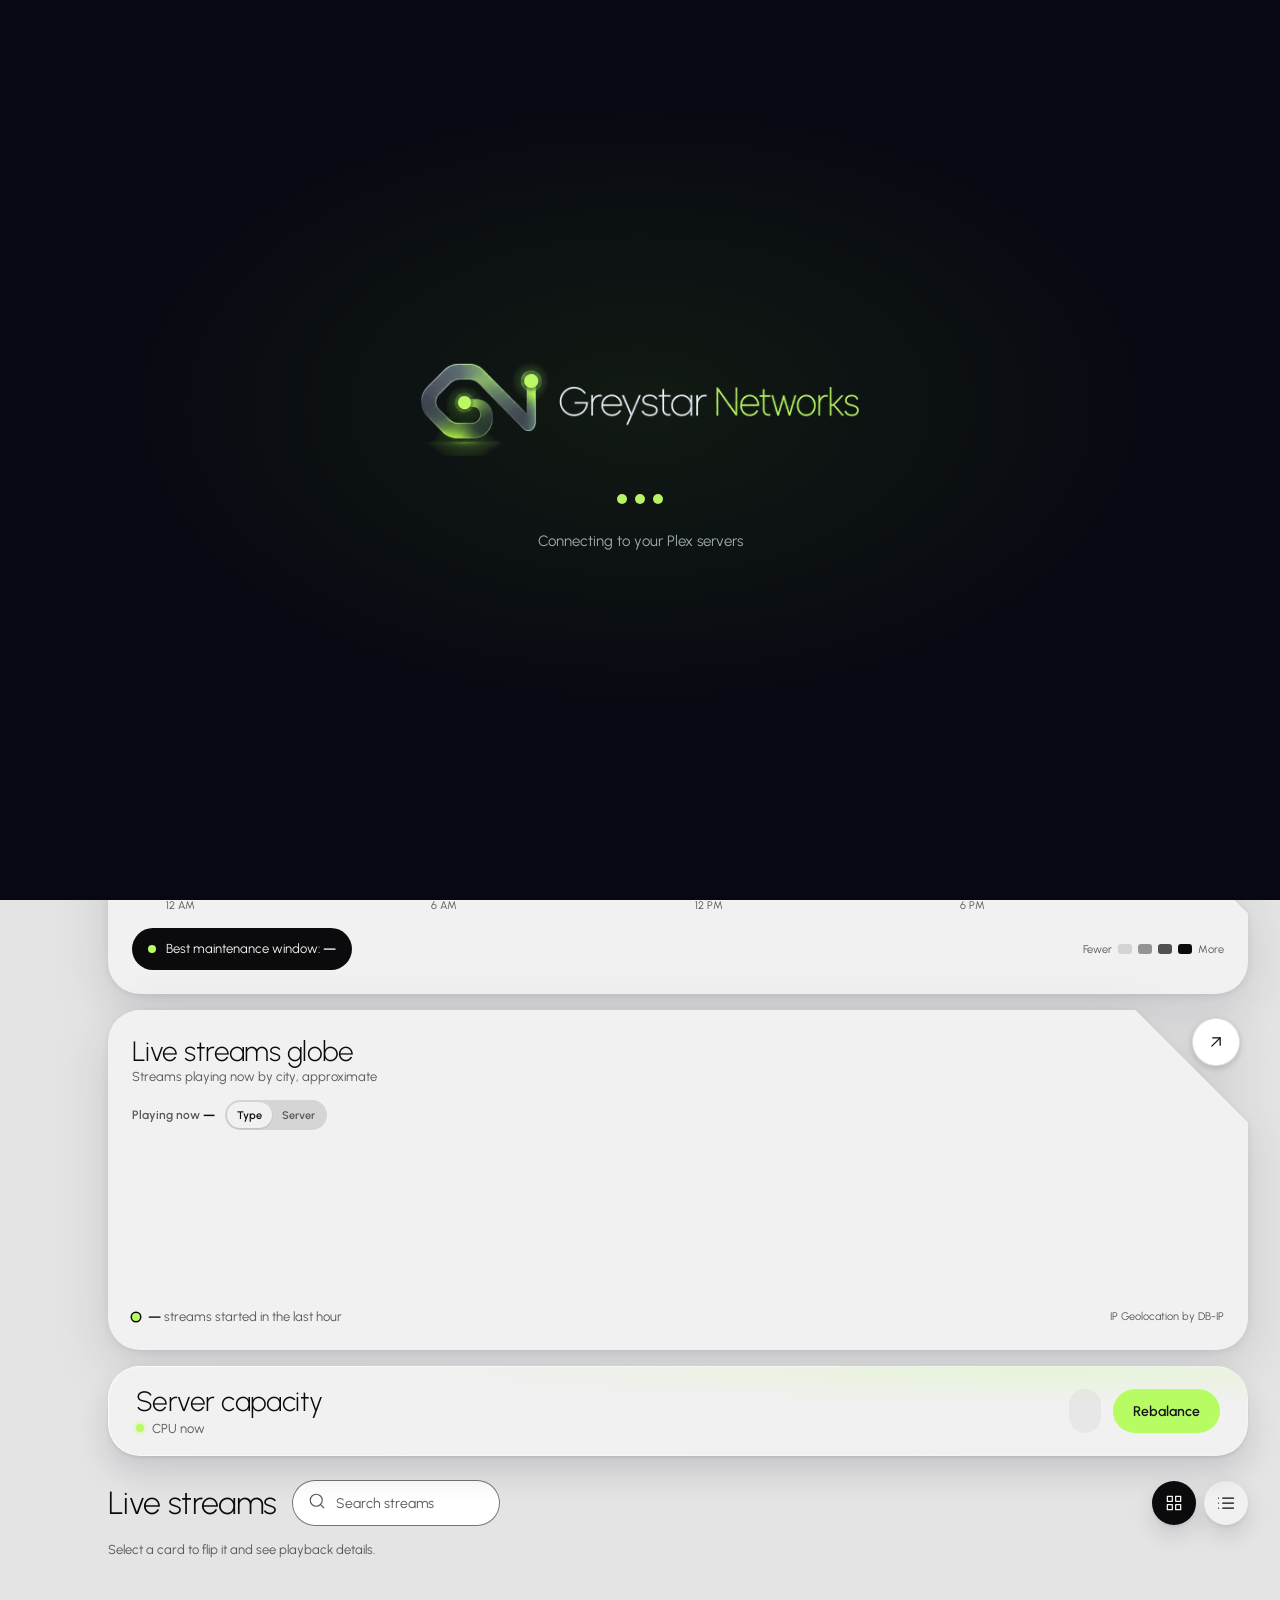
==== web/index.html @ 9a383bb4 "Globe: dots for every stream playing now, and a country outline on new streams Each stream playing i" ====
<!doctype html>
<html lang="en">
<head>
<meta charset="utf-8">
<meta name="viewport" content="width=device-width, initial-scale=1, viewport-fit=cover">
<title>Greystar Telemetry</title>
<meta name="color-scheme" content="light dark">
<meta name="theme-color" content="#070912">
<link rel="icon" href="favicon.ico" sizes="any">
<link rel="icon" href="assets/favicon-32.png" type="image/png" sizes="32x32">
<link rel="apple-touch-icon" href="assets/apple-touch-icon.png">
<link rel="manifest" href="manifest.webmanifest">
<meta name="apple-mobile-web-app-title" content="Telemetry">
<link rel="stylesheet" href="system.css">
<link rel="stylesheet" href="settings.css">
<link rel="stylesheet" href="requests.css">
<link rel="stylesheet" href="usearch.css">
<link rel="stylesheet" href="books.css">
<link rel="stylesheet" href="light.css">
<link rel="stylesheet" href="people.css">
<link rel="stylesheet" href="recent.css">
<link rel="stylesheet" href="dl.css">
<link rel="stylesheet" href="cleanup.css">
<link rel="stylesheet" href="home.css">
<link rel="stylesheet" href="ui.css">
<link rel="stylesheet" href="downloads.css">
<link rel="stylesheet" href="globe.css">
<script src="vendor/d3-7.9.0.min.js"></script>
<script src="dash-shim.js"></script>
<script src="ui.js"></script>
</head>
<body>

<style>
  html, body { margin: 0; background: #e4e4e4; }
  @media (prefers-color-scheme: dark) { html, body { background: #15141d; } }
  .gs-app.gs-app { max-width: none; min-height: 100vh; min-height: 100svh; border-radius: 0; box-sizing: border-box; }
  .gs-app { --n: 72px; --rn: 30px; --f: 18px; --notch-w: 112px; --notch-h: 112px; --notch-path: polygon(0 0, 100% 0, 100% 100%); box-sizing: border-box; display: grid; grid-template-columns: auto minmax(0, 1fr); gap: var(--space-5); padding: var(--space-6); border-radius: var(--radius-xl); background: var(--surface-page); color: var(--ink); font-family: var(--font-sans); max-width: 1360px; margin-inline: auto; }
  .gs-app *, .gs-app *::before, .gs-app *::after { box-sizing: border-box; }
  .gs-app h1, .gs-app h2, .gs-app h3, .gs-app p { margin: 0; }
  .gs-app button { font-family: inherit; }
  .sd-content { display: flex; flex-direction: column; gap: var(--space-5); min-width: 0; }

  /* Left navigation: one separate circle per item */
  .sd-nav { position: sticky; top: var(--space-4); align-self: start; display: flex; flex-direction: column; gap: var(--space-3); }
  .sd-navbtn { display: grid; place-items: center; width: 52px; height: 52px; padding: 0; border: 0; border-radius: 50%; background: var(--surface-card); color: var(--ink); cursor: pointer; transition: background-color 0.15s ease; }
  .sd-navbtn:hover { background: var(--surface-raised); }
  .sd-navbtn[aria-current="true"] { background: var(--surface-ink); color: var(--on-ink); }
  .sd-navbtn:focus-visible, .sd-go:focus-visible, .sd-viewbtn:focus-visible, .gs-chip:focus-visible { outline: 2px solid var(--focus-ring); outline-offset: 3px; }

  /* Top bar */
  .sd-top { display: flex; flex-wrap: wrap; align-items: center; gap: var(--space-3); }
  .sd-livebar { display: flex; flex: 1 1 460px; align-items: center; gap: var(--space-4); height: 68px; padding: 6px 6px 6px 28px; border-radius: 34px; background: var(--surface-ink); color: var(--on-ink); min-width: 0; }
  .sd-pill-title { flex: none; font-size: 22px; line-height: 28px; font-weight: 300; letter-spacing: -0.01em; white-space: nowrap; }
  .sd-clock { display: inline-flex; flex: none; align-items: center; gap: 10px; height: 48px; padding: 0 16px 0 8px; border-radius: 24px; background: #26262a; color: var(--on-ink); font-size: 13px; font-weight: 500; white-space: nowrap; font-variant-numeric: tabular-nums; }
  .sd-clock__dot { display: grid; place-items: center; width: 32px; height: 32px; border-radius: 50%; background: var(--volt); color: var(--on-fill); }
  .sd-pill-lime { display: flex; flex: 1 1 auto; align-self: stretch; align-items: center; gap: var(--space-5); padding: 0 var(--space-5) 0 6px; border-radius: 28px; background: var(--volt); color: var(--on-fill); min-width: 0; overflow: hidden; }
  .sd-newest + .sd-newest { padding-left: var(--space-5); border-left: 1px solid rgba(11, 11, 13, 0.2); }
  .sd-pill-lime__label { flex: none; font-size: 13px; font-weight: 600; }
  .sd-newest { display: flex; align-items: center; gap: 10px; min-width: 0; }
  .sd-newest__text { display: flex; flex-direction: column; min-width: 0; }
  .sd-newest__text b { font-size: 13px; line-height: 16px; font-weight: 600; overflow: hidden; text-overflow: ellipsis; white-space: nowrap; }
  .sd-newest__text span { font-size: 12px; line-height: 16px; white-space: nowrap; }
  .sd-user { display: flex; flex: none; align-items: center; gap: var(--space-3); height: 68px; padding: 0 var(--space-5) 0 10px; border-radius: 34px; background: var(--surface-card); }
  .sd-look { display: flex; flex: none; gap: 6px; height: 68px; align-items: center; padding: 0 10px; border-radius: 34px; background: var(--surface-card); }
  .sd-lookbtn { display: grid; place-items: center; width: 48px; height: 48px; padding: 0; border: 0; border-radius: 50%; background: transparent; color: var(--ink); cursor: pointer; }
  .sd-lookbtn:hover { background: var(--surface-page); }
  .sd-lookbtn[aria-pressed="true"] { background: var(--surface-ink); color: var(--on-ink); }
  .sd-lookbtn:focus-visible { outline: 2px solid var(--focus-ring); outline-offset: 3px; }
  .sd-user__name { font-size: 15px; line-height: 20px; font-weight: 600; }
  .sd-user__org { font-size: 12px; line-height: 16px; color: var(--ink-muted); }
  .sd-avatar { position: relative; display: grid; place-items: center; flex: none; width: 48px; height: 48px; border-radius: 50%; font-size: 18px; font-weight: 600; color: var(--on-fill); }
  .sd-avatar--sm { width: 36px; height: 36px; font-size: 14px; }
  .sd-avatar--lg { width: 56px; height: 56px; font-size: 22px; }
  .sd-avatar--0 { background: var(--tint-rose); }
  .sd-avatar--1 { background: var(--tint-sand); }
  .sd-avatar--2 { background: var(--tint-lilac); }
  .sd-avatar--3 { background: var(--tint-sky); }
  .sd-avatar__on { position: absolute; right: -1px; bottom: -1px; width: 14px; height: 14px; border: 3px solid var(--surface-card); border-radius: 50%; background: var(--volt); }

  /* Header */
  .sd-head { display: flex; flex-wrap: wrap; align-items: flex-end; justify-content: space-between; gap: var(--space-4) var(--space-6); }
  .sd-title { font-size: 56px; line-height: 60px; font-weight: 300; letter-spacing: -0.035em; }
  .sd-take { margin-top: var(--space-2); font-size: 17px; line-height: 26px; color: var(--ink-muted); font-variant-numeric: tabular-nums; }
  .sd-take span[data-field] { color: var(--ink); font-weight: 600; }
  .sd-bignums { display: flex; flex-wrap: wrap; align-items: flex-end; gap: var(--space-6); }
  .sd-bignum { display: flex; align-items: baseline; gap: var(--space-2); }
  .sd-big { font-size: 64px; line-height: 64px; font-weight: 300; letter-spacing: -0.04em; font-variant-numeric: tabular-nums; }
  .sd-big-l { font-size: 20px; line-height: 24px; font-weight: 300; color: var(--ink-muted); }

  /* Cards with a notch and an arrow button at the top right */
  .sd-card { position: relative; border-radius: var(--radius-lg); background: var(--surface-card); color: var(--ink); padding: var(--space-5); min-width: 0; }
  .sd-card--ink { background: var(--surface-ink); color: var(--on-ink); }
  .sd-notch { position: absolute; top: 0; right: 0; width: var(--notch-w); height: var(--notch-h); background: var(--surface-page); clip-path: var(--notch-path); pointer-events: none; }
  .sd-go { position: absolute; top: 8px; right: 8px; display: grid; place-items: center; width: 48px; height: 48px; padding: 0; border: 1px solid var(--hairline); border-radius: 50%; background: var(--surface-raised); color: var(--ink); cursor: pointer; }
  .sd-go:hover { background: var(--surface-ink); color: var(--on-ink); }
  .sd-card--ink .sd-go:focus-visible { outline-color: var(--volt); }
  .sd-card__head { padding-right: calc(var(--notch-w) - var(--space-6)); min-height: 48px; }
  .sd-card-title { font-size: 28px; line-height: 34px; font-weight: 300; letter-spacing: -0.02em; }
  .sd-card-note { margin-top: 2px; font-size: 13px; line-height: 18px; color: var(--ink-muted); font-variant-numeric: tabular-nums; }
  .sd-card-note b { font-weight: 600; color: var(--ink); }
  .sd-card--ink .sd-card-note { color: var(--on-ink-muted); }

  /* Summary: a row of pills (Transcoding, Buffering, Paused). Each one filters the stream list. */
  .sd-pills { display: flex; flex-wrap: wrap; gap: var(--space-2); }
  .sd-pill { position: relative; display: inline-flex; align-items: center; gap: var(--space-3); height: 56px; padding: 0 8px 0 22px; border: 0; border-radius: var(--radius-pill); background: var(--surface-card); color: var(--ink); font: inherit; text-align: left; cursor: pointer; transition: background-color 0.15s ease, transform 0.1s ease; }
  .sd-pill:hover { background: var(--surface-raised); }
  .sd-pill:active { transform: scale(0.97); }
  .sd-pill:focus-visible { outline: 2px solid var(--focus-ring); outline-offset: 3px; }
  .sd-pill__num { min-width: 0.6em; font-size: 32px; line-height: 32px; font-weight: 300; letter-spacing: -0.03em; font-variant-numeric: tabular-nums; }
  .sd-pill__label { font-size: 15px; line-height: 20px; font-weight: 500; }
  .sd-pill__tag { display: inline-flex; align-items: center; height: 26px; padding: 0 10px; border-radius: var(--radius-pill); background: var(--surface-page); color: var(--ink-muted); font-size: 12px; font-weight: 500; white-space: nowrap; font-variant-numeric: tabular-nums; }
  .sd-pill__tag b { margin-right: 4px; font-weight: 600; color: var(--ink); }
  .sd-pill__badge { display: inline-flex; }
  .sd-pill__badge:empty { display: none; }
  .sd-pill__badge .gs-badge { height: 26px; padding: 0 10px; font-size: 12px; font-weight: 600; }
  .sd-pill__go { display: grid; place-items: center; width: 40px; height: 40px; flex: none; border-radius: 50%; background: var(--action); color: var(--on-action); }
  .sd-pill__warn { display: none; }
  .sd-pill[aria-pressed="true"] { background: var(--surface-ink); color: var(--on-ink); }
  .sd-pill[aria-pressed="true"] .sd-pill__tag { background: rgba(255, 255, 255, 0.12); color: var(--on-ink-muted); }
  .sd-pill[aria-pressed="true"] .sd-pill__tag b { color: var(--on-ink); }
  .sd-pill[aria-pressed="true"] .sd-pill__go { background: var(--volt); color: var(--on-fill); }
  @media (prefers-reduced-motion: reduce) { .sd-pill { transition: none; } .sd-pill:active { transform: none; } }
  /* Page-load build ("Build and count"): playIntro() gives each block a kind and a delay once, after the splash. */
  .gs-in { animation: 420ms cubic-bezier(0.2, 0.7, 0.2, 1) var(--intro-d, 0ms) both; }
  .gs-in--left { animation-name: gs-in-left; }
  .gs-in--rise { animation-name: gs-in-rise; }
  .gs-in--drop { animation-name: gs-in-drop; animation-duration: 520ms; animation-timing-function: cubic-bezier(0.3, 1.45, 0.5, 1); }
  .gs-intro-draw .sd-bwline { stroke-dasharray: 1; animation: gs-draw 900ms 950ms cubic-bezier(0.4, 0, 0.2, 1) both; }
  @keyframes gs-in-left { from { opacity: 0; transform: translateX(-22px); } to { opacity: 1; transform: none; } }
  @keyframes gs-in-rise { from { opacity: 0; transform: translateY(14px); } to { opacity: 1; transform: none; } }
  @keyframes gs-in-drop { from { opacity: 0; transform: translateY(-26px); } to { opacity: 1; transform: none; } }
  @keyframes gs-draw { from { stroke-dashoffset: 1; } to { stroke-dashoffset: 0; } }
  @media (prefers-reduced-motion: reduce) { .gs-in, .gs-intro-draw .sd-bwline { animation: none; } }
  .sd-tag { display: inline-flex; align-items: center; height: 28px; padding: 0 12px; border-radius: var(--radius-pill); background: var(--surface-page); color: var(--ink-muted); font-size: 13px; font-weight: 500; white-space: nowrap; font-variant-numeric: tabular-nums; }
  .sd-tag b { margin-right: 4px; font-weight: 600; color: var(--ink); }

  .sd-main { display: grid; grid-template-columns: minmax(0, 1fr); gap: var(--space-4); }
  @media (min-width: 1000px) { .sd-main { grid-template-columns: minmax(0, 1.35fr) minmax(0, 1fr); } }
  .sd-chart { position: relative; min-height: 250px; margin-top: var(--space-4); }
  /* Bandwidth card: peak by day, last 7 days */
  .sd-bwdays { margin-top: var(--space-4); padding-top: var(--space-4); border-top: 1px solid var(--hairline); }
  .sd-bwdays__head { display: flex; flex-wrap: wrap; align-items: baseline; justify-content: space-between; gap: 4px var(--space-3); margin-bottom: var(--space-3); }
  .sd-bwdays__title { font-size: 15px; line-height: 20px; font-weight: 600; }
  .sd-bwdays__best { font-size: 13px; line-height: 18px; color: var(--ink-muted); }
  .sd-bwdays__best b { font-weight: 600; color: var(--ink); }
  .sd-bwdays__bars { display: grid; grid-template-columns: repeat(7, minmax(0, 1fr)); gap: 14px; align-items: end; margin: 0; padding: 0; list-style: none; }
  .sd-bwday { display: flex; flex-direction: column; align-items: center; gap: 6px; min-width: 0; font-variant-numeric: tabular-nums; }
  .sd-bwday__v { font-size: 13px; line-height: 16px; font-weight: 600; }
  .sd-bwday__track { display: flex; align-items: flex-end; width: 100%; height: 110px; }
  .sd-bwday__bar { width: 100%; min-height: 3px; border-radius: 10px 10px 4px 4px; background: var(--surface-sunken); }
  .sd-bwday.is-top .sd-bwday__bar { background: var(--ink); }
  .sd-bwday.is-today .sd-bwday__bar { box-sizing: border-box; background: var(--volt); border: 1.5px dashed var(--ink); }
  .sd-bwday.is-top .sd-bwday__v { font-weight: 700; }
  .sd-bwday__d { font-size: 13px; line-height: 16px; font-weight: 500; }
  .sd-bwday.is-today .sd-bwday__d { font-weight: 600; }
  .sd-bwday__t { margin-top: -4px; font-size: 12px; line-height: 14px; color: var(--ink-muted); white-space: nowrap; }
  .sd-bwday.is-empty .sd-bwday__v, .sd-bwday.is-empty .sd-bwday__t { color: var(--ink-muted); font-weight: 400; }
  .sd-chart svg { display: block; width: 100%; height: auto; overflow: visible; }
  .sd-axis text { fill: var(--ink-muted); font-size: 12px; font-variant-numeric: tabular-nums; }
  .sd-grid line { stroke: var(--hairline); }
  .sd-tip { position: absolute; z-index: 2; pointer-events: none; padding: 6px 12px; border-radius: var(--radius-sm); background: var(--surface-ink); color: var(--on-ink); font-size: 12px; line-height: 16px; white-space: nowrap; transform: translate(-50%, -100%); }
  .sd-tip b { display: block; font-size: 15px; font-weight: 500; line-height: 20px; }
  .sd-fail { display: flex; align-items: center; justify-content: center; gap: 6px; min-height: 120px; font-size: 13px; color: var(--ink-muted); }
  .sd-fail::before { content: ""; width: 6px; height: 6px; border-radius: 50%; background: var(--danger); }
  .sd-card--ink .sd-fail { color: var(--on-ink-muted); }

  .sd-units { display: flex; flex-direction: column; gap: var(--space-3); margin: var(--space-4) 0 0; padding: 0; list-style: none; }
  .sd-unit { display: flex; align-items: center; gap: var(--space-3); width: 100%; height: var(--control-md); padding: 0 var(--space-4); border: 0; border-radius: var(--radius-pill); background: var(--surface-slate); color: var(--on-slate); text-align: left; cursor: pointer; }
  .sd-unit.is-selected { box-shadow: 0 0 0 2px var(--volt); }
  .sd-unit:focus-visible { outline: 2px solid var(--volt); outline-offset: 3px; }
  .sd-slot { flex: none; width: 24px; height: 6px; border-radius: 3px; background: var(--surface-ink); }
  .sd-unit__name { font-family: var(--font-mono); font-size: 13px; line-height: 20px; }
  .sd-unit__count { margin-left: auto; font-size: 13px; line-height: 18px; white-space: nowrap; font-variant-numeric: tabular-nums; }
  .sd-bar { flex: none; width: 48px; height: 6px; border-radius: 3px; background: var(--surface-ink); overflow: hidden; }
  .sd-bar i { display: block; height: 100%; background: var(--volt); }
  .sd-led { flex: none; }
  .sd-led--online { color: var(--volt); }
  .sd-led--warning { color: var(--amber); }
  .sd-led--offline { color: var(--tint-rose); }

  /* Servers card */
  .sd-notch { z-index: 2; }
  .sd-go { z-index: 3; }
  .sd-srvcard { display: flex; flex-direction: column; gap: var(--space-4); overflow: hidden; background: radial-gradient(90% 60% at 82% 6%, rgba(160, 230, 90, 0.10), transparent 60%), linear-gradient(180deg, #1c1e21 0%, #111214 100%); color: #f6f6f4; box-shadow: 0 18px 40px rgba(0, 0, 0, 0.18); }
  .sd-srvcard::before { content: ""; position: absolute; inset: 0; z-index: 3; padding: 1px; border-radius: inherit; background: linear-gradient(160deg, rgba(255, 255, 255, 0.10) 0%, rgba(255, 255, 255, 0.05) 35%, rgba(255, 255, 255, 0.04) 65%, rgba(255, 255, 255, 0.22) 100%), linear-gradient(20deg, transparent 55%, rgba(255, 255, 255, 0.28) 100%); -webkit-mask: linear-gradient(#000 0 0) content-box, linear-gradient(#000 0 0); -webkit-mask-composite: xor; mask: linear-gradient(#000 0 0) content-box exclude, linear-gradient(#000 0 0); pointer-events: none; }
  .sd-rack { position: absolute; top: 0; right: 4px; z-index: 1; width: 150px; height: auto; pointer-events: none; -webkit-mask-image: radial-gradient(closest-side, #000 62%, transparent 100%); mask-image: radial-gradient(closest-side, #000 62%, transparent 100%); }
  .sd-srvhead { position: relative; z-index: 2; padding-right: 140px; }
  .sd-srvtitle { display: flex; flex-wrap: wrap; align-items: baseline; gap: 4px 14px; }
  .sd-srvtitle .sd-card-title { font-size: 32px; line-height: 38px; }
  .sd-srvsum { display: inline-block; font-size: 13px; line-height: 18px; color: #d4d4d6; white-space: nowrap; font-variant-numeric: tabular-nums; }
  .sd-srvsum__dot { display: inline-block; vertical-align: 1px; width: 8px; height: 8px; margin-right: 8px; border-radius: 50%; background: var(--volt); box-shadow: 0 0 0 3px rgba(184, 252, 100, 0.2); }
  .sd-srvnote { margin-top: 6px; font-size: 13px; line-height: 18px; color: #b9b9be; }
  .sd-srvscroll { position: relative; z-index: 2; margin-top: var(--space-2); overflow-x: auto; }
  .sd-srvtable { width: 100%; border-collapse: separate; border-spacing: 0; font-size: 13px; line-height: 18px; font-variant-numeric: tabular-nums; }
  .sd-srvtable th { padding: 10px 6px; background: rgba(255, 255, 255, 0.05); color: #c4c4c8; font-weight: 500; text-align: left; white-space: nowrap; }
  .sd-srvtable th:first-child { padding-left: 14px; border-radius: 14px 0 0 14px; }
  .sd-srvtable th:last-child { border-radius: 0 14px 14px 0; }
  .sd-srvtable td { padding: 9px 6px; border-bottom: 1px solid rgba(255, 255, 255, 0.06); white-space: nowrap; }
  .sd-srvtable tbody tr:last-child td { border-bottom: 0; }
  .sd-srvtable td:first-child { padding-left: 14px; }
  .sd-srvtable td:last-child { width: 1%; padding-right: 0; text-align: right; }
  .sd-srvtable tr.is-selected td { background: rgba(184, 252, 100, 0.06); }
  .sd-srvname { display: inline-flex; align-items: center; gap: 8px; font-weight: 600; color: #f6f6f4; }
  .sd-srvdot { flex: none; width: 10px; height: 10px; border-radius: 50%; }
  .sd-srvdot--online { background: var(--volt); }
  .sd-srvdot--high { background: var(--amber); }
  .sd-srvdot--offline { background: #6c6c72; }
  .sd-srvpill { display: inline-flex; align-items: center; height: 26px; padding: 0 10px; border-radius: var(--radius-pill); font-size: 12px; font-weight: 600; }
  .sd-srvpill--online { background: rgba(184, 252, 100, 0.12); box-shadow: inset 0 0 0 1px rgba(184, 252, 100, 0.45); color: #cdfd95; }
  .sd-srvpill--high { background: rgba(232, 180, 120, 0.14); box-shadow: inset 0 0 0 1px rgba(232, 180, 120, 0.55); color: #f2c895; }
  .sd-srvpill--offline { background: rgba(255, 255, 255, 0.06); box-shadow: inset 0 0 0 1px rgba(255, 255, 255, 0.16); color: #c4c4c8; }
  .sd-srvgo { display: inline-grid; place-items: center; width: 36px; height: 36px; padding: 0; border: 0; border-radius: 50%; background: var(--volt); color: var(--on-fill); cursor: pointer; transition: transform 0.15s ease; }
  .sd-srvgo:hover { transform: translateX(2px); }
  .sd-srvgo:focus-visible { outline: 2px solid var(--volt); outline-offset: 3px; }
  .sd-srvgo[aria-pressed="true"] { box-shadow: 0 0 0 3px rgba(184, 252, 100, 0.35); }
  .sd-muted { color: #b9b9be; }
  .sd-th-m { display: none; }
  @media (max-width: 520px) {
    .sd-srvtable { font-size: 12px; }
    .sd-srvtable th, .sd-srvtable td { padding-left: 4px; padding-right: 4px; }
    .sd-srvtable th:first-child, .sd-srvtable td:first-child { padding-left: 10px; }
    .sd-srvpill { height: 22px; padding: 0 8px; font-size: 11px; }
    .sd-srvgo { width: 30px; height: 30px; }
    .sd-unit-m, .sd-th-d { display: none; }
    .sd-th-m { display: inline; }
  }
  .sd-sr { position: absolute; width: 1px; height: 1px; overflow: hidden; clip: rect(0 0 0 0); white-space: nowrap; }
  /* Settings */
  .sd-gear { display: grid; place-items: center; flex: none; width: 68px; height: 68px; padding: 0; border: 0; border-radius: 50%; background: var(--surface-card); color: var(--ink); cursor: pointer; }
  .sd-gear[aria-expanded="true"] { background: var(--surface-ink); color: var(--on-ink); }
  .sd-gear:focus-visible { outline: 2px solid var(--focus-ring); outline-offset: 3px; }
  .sd-settings-dock { position: sticky; top: 12px; z-index: 9; height: 0; margin-bottom: calc(-1 * var(--space-5)); }
  .sd-settings { position: absolute; top: 0; right: 0; width: min(560px, 100%); max-height: calc(100vh - 24px); max-height: calc(100svh - 24px); overflow-y: auto; box-sizing: border-box; padding: 20px 22px 22px; border-radius: 28px; background: var(--surface-raised); color: var(--ink); box-shadow: var(--shadow-float); }
  .sd-settings__head { display: flex; align-items: center; justify-content: space-between; margin-bottom: 18px; }
  .sd-settings__title { font-size: 24px; line-height: 30px; font-weight: 300; letter-spacing: -0.02em; }
  .sd-settings__close { display: grid; place-items: center; width: 40px; height: 40px; padding: 0; border: 0; border-radius: 50%; background: var(--surface-card); color: var(--ink); cursor: pointer; }
  .sd-settings__close:focus-visible, .sd-settings__reset:focus-visible { outline: 2px solid var(--focus-ring); outline-offset: 3px; }
  .sd-field { padding: 16px; border-radius: 20px; background: var(--surface-card); }
  .sd-field + .sd-field { margin-top: 12px; }
  .sd-field__row { display: flex; align-items: baseline; justify-content: space-between; margin-bottom: 12px; }
  .sd-field__row label { font-size: 15px; font-weight: 600; }
  .sd-field__row output { font-size: 24px; font-weight: 300; font-variant-numeric: tabular-nums; }
  .sd-field__ticks { display: flex; justify-content: space-between; margin-top: 6px; font-size: 12px; color: var(--ink-muted); }
  .sd-field__hint { margin-top: 12px !important; font-size: 13px; line-height: 18px; color: var(--ink-muted); }
  .sd-range { width: 100%; height: 28px; margin: 0; background: transparent; -webkit-appearance: none; appearance: none; cursor: pointer; }
  .sd-range:focus-visible { outline: 2px solid var(--focus-ring); outline-offset: 4px; border-radius: 14px; }
  .sd-range::-webkit-slider-runnable-track { height: 8px; border-radius: 4px; background: linear-gradient(90deg, var(--ink) 0 var(--fill, 100%), var(--surface-page) var(--fill, 100%) 100%); }
  .sd-range::-moz-range-track { height: 8px; border-radius: 4px; background: var(--surface-page); }
  .sd-range::-moz-range-progress { height: 8px; border-radius: 4px; background: var(--ink); }
  .sd-range::-webkit-slider-thumb { width: 26px; height: 26px; margin-top: -9px; border: 3px solid var(--ink); border-radius: 50%; background: var(--volt); -webkit-appearance: none; appearance: none; }
  .sd-range::-moz-range-thumb { width: 20px; height: 20px; border: 3px solid var(--ink); border-radius: 50%; background: var(--volt); }
  .sd-settings__reset { margin-top: 14px; height: 40px; padding: 0 18px; border: 0; border-radius: var(--radius-pill); background: transparent; box-shadow: inset 0 0 0 1px var(--border-strong); color: var(--ink); font-family: inherit; font-size: 13px; font-weight: 500; cursor: pointer; }
  .sd-settings__reset:disabled { opacity: 0.45; cursor: default; }
  /* Insights: viewing heatmap and server capacity */
  .sd-insights { display: grid; grid-template-columns: minmax(0, 1fr); gap: var(--space-4); }
  @media (min-width: 1000px) { .sd-insights { grid-template-columns: minmax(0, 1.35fr) minmax(0, 1fr); } }
  .sd-heat { display: grid; grid-template-columns: 34px repeat(24, minmax(0, 1fr)); gap: 3px; align-items: center; margin-top: var(--space-4); }
  .sd-heat__day { font-size: 11px; color: var(--ink-muted); }
  .sd-heat__cell { height: 18px; border-radius: 4px; background: var(--ink); }
  .sd-heat__cell.is-peak { background: var(--volt); box-shadow: 0 0 0 2px var(--ink); }
  .sd-heat__axis { display: grid; grid-template-columns: 34px repeat(4, minmax(0, 1fr)); margin-top: 6px; font-size: 11px; color: var(--ink-muted); }
  .sd-heat__legend { display: flex; align-items: center; gap: 6px; font-size: 11px; color: var(--ink-muted); }
  .sd-heat__legend i { width: 14px; height: 10px; border-radius: 3px; background: var(--ink); }
  .sd-heatfoot { display: flex; flex-wrap: wrap; align-items: center; justify-content: space-between; gap: var(--space-3); margin-top: var(--space-4); }
  .sd-window { display: flex; align-items: center; gap: 10px; padding: 12px 16px; border-radius: 22px; background: var(--surface-ink); color: var(--on-ink); font-size: 13px; line-height: 18px; }
  .sd-window i { width: 8px; height: 8px; flex: none; border-radius: 50%; background: var(--volt); }
  .sd-window b { font-weight: 600; }
  .sd-rings { display: grid; grid-template-columns: repeat(auto-fit, minmax(64px, 1fr)); gap: var(--space-3) 6px; margin-top: var(--space-4); }
  .sd-ring { display: flex; flex-direction: column; align-items: center; gap: 4px; text-align: center; }
  .sd-ring svg { width: 68px; height: 68px; }
  .sd-ring b { font-size: 13px; line-height: 16px; font-weight: 600; }
  .sd-ring span { font-size: 12px; line-height: 16px; color: #b9b9be; font-variant-numeric: tabular-nums; }
  .sd-capfoot { display: flex; flex-wrap: wrap; align-items: center; gap: var(--space-3); margin-top: var(--space-4); }
  .sd-capwarn { display: flex; flex: 1 1 220px; align-items: center; gap: 10px; min-height: 44px; padding: 10px 16px; border-radius: 22px; background: rgba(255, 255, 255, 0.06); font-size: 13px; line-height: 18px; }
  .sd-capwarn svg { flex: none; }
  .sd-rebal { height: 44px; padding: 0 20px; border: 0; border-radius: var(--radius-pill); background: var(--volt); color: var(--on-fill); font-family: inherit; font-size: 14px; font-weight: 600; cursor: pointer; }
  .sd-rebal:disabled { opacity: 0.4; cursor: default; }
  .sd-rebal:focus-visible { outline: 2px solid var(--volt); outline-offset: 3px; }
  .sd-moves { margin-top: var(--space-3); padding: 14px 16px; border-radius: 20px; background: rgba(255, 255, 255, 0.06); font-size: 13px; line-height: 18px; }
  .sd-moves__title { font-weight: 600; margin-bottom: 8px; }
  .sd-moves ul { display: flex; flex-direction: column; gap: 6px; margin: 0 0 10px; padding: 0; list-style: none; }
  .sd-moves li { display: block; padding-left: 18px; text-indent: -18px; }
  .sd-moves li svg { margin-right: 8px; vertical-align: 0; }
  .sd-moves li b { font-weight: 600; }
  .sd-moves p { color: #b9b9be; font-size: 12px; }
  /* Streams */
  .sd-section { display: flex; flex-direction: column; gap: var(--space-4); }
  .sd-toolbar { display: flex; flex-wrap: wrap; align-items: center; gap: var(--space-3) var(--space-4); }
  .sd-sec-title { font-size: 32px; line-height: 38px; font-weight: 300; letter-spacing: -0.02em; margin-right: var(--space-2); }
  .sd-search { display: flex; align-items: center; gap: var(--space-2); height: var(--control-md); padding: 0 var(--space-4); border-radius: var(--radius-pill); background: var(--surface-raised); box-shadow: inset 0 0 0 1px var(--border-strong); color: var(--ink-muted); }
  .sd-search:focus-within { outline: 2px solid var(--focus-ring); outline-offset: 3px; }
  .sd-search input { width: 150px; min-width: 0; border: 0; outline: 0; background: transparent; color: var(--ink); font-family: inherit; font-size: 14px; }
  .sd-search input::placeholder { color: var(--ink-muted); opacity: 1; }
  .sd-chips { display: flex; flex-wrap: wrap; gap: var(--space-2); }
  .gs-app .gs-chip { box-shadow: inset 0 0 0 1px var(--hairline); background: transparent; }
  .gs-app .gs-chip--selected { background: var(--surface-raised); box-shadow: none; }
  .sd-view { display: flex; gap: var(--space-2); margin-left: auto; }
  .sd-viewbtn { display: grid; place-items: center; width: var(--control-md); height: var(--control-md); padding: 0; border: 0; border-radius: 50%; background: var(--surface-card); color: var(--ink); cursor: pointer; }
  .sd-viewbtn[aria-pressed="true"] { background: var(--surface-ink); color: var(--on-ink); }
  .sd-active { display: flex; flex-wrap: wrap; gap: var(--space-2); }
  .sd-active:empty { display: none; }
  .sd-cards { display: grid; grid-template-columns: repeat(auto-fill, minmax(min(100%, calc(290px * var(--card-scale, 1))), 1fr)); gap: calc(var(--space-4) * var(--card-scale, 1)); }
  .sd-cards .sd-flip, .sd-carousel .sd-flip { zoom: var(--card-scale, 1); }
  .sd-scard { display: flex; flex-direction: column; gap: var(--space-4); min-height: 250px; }
  .sd-scard__who { display: flex; flex-direction: column; gap: 2px; margin-top: auto; }
  .sd-scard__name { font-size: 28px; line-height: 34px; font-weight: 300; letter-spacing: -0.02em; overflow-wrap: anywhere; }
  .sd-scard__title { font-size: 15px; line-height: 20px; color: var(--ink-muted); }
  .sd-scard__foot { display: flex; align-items: flex-end; justify-content: space-between; gap: var(--space-3); }
  .sd-micro { display: block; margin-bottom: 6px; font-size: 12px; line-height: 16px; color: var(--ink-muted); }
  .sd-tags { display: flex; flex-wrap: wrap; gap: 6px; }
  .sd-progress { display: flex; align-items: center; gap: var(--space-3); font-size: 13px; color: var(--ink-muted); font-variant-numeric: tabular-nums; }
  .sd-progress .sd-prog { flex: 1; margin: 0; width: auto; }
  .sd-prog { display: inline-block; width: 64px; height: 6px; margin-right: var(--space-2); border-radius: 3px; background: var(--surface-page); vertical-align: middle; overflow: hidden; }
  .sd-prog i { display: block; height: 100%; background: var(--ink); }
  /* Stream cards filled with dimmed cover art */
  /* --art-shade: 1 is the original dim look, lower is brighter (Settings, Display, Cover art brightness).
     The bottom never gets lighter than 0.6 so the progress line stays readable. */
  .sd-scard--art { --s: var(--art-shade, 1); background: linear-gradient(180deg, rgba(8, 8, 10, calc(0.5 * var(--s))) 0%, rgba(8, 8, 10, calc(0.66 * var(--s))) 45%, rgba(8, 8, 10, max(0.6, calc(0.9 * var(--s)))) 100%), var(--art) center 30% / cover no-repeat, #1a1a1e; color: #f6f6f4;
    text-shadow: 0 1px 2px rgba(0, 0, 0, calc(0.9 - 0.9 * var(--s))), 0 0 14px rgba(0, 0, 0, calc(0.6 - 0.6 * var(--s))); }
  .sd-scard--art .sd-scard__title, .sd-scard--art .sd-micro, .sd-scard--art .sd-progress { color: #d4d4d6; }
  .sd-scard--art .gs-badge:not(.gs-badge--neutral) { text-shadow: none; }
  .sd-scard--art .sd-tag { background: linear-gradient(rgba(255, 255, 255, 0.16), rgba(255, 255, 255, 0.16)), rgba(10, 10, 12, calc(0.6 - 0.6 * var(--s))); color: #f6f6f4; backdrop-filter: blur(6px); }
  .sd-scard--art .sd-prog { background: rgba(255, 255, 255, 0.22); }
  .sd-scard--art .sd-prog i { background: var(--volt); }
  .sd-scard--art .sd-avatar { box-shadow: 0 0 0 3px rgba(255, 255, 255, 0.18); }
  .sd-scard--art .gs-badge--neutral { background: linear-gradient(rgba(255, 255, 255, 0.18), rgba(255, 255, 255, 0.18)), rgba(10, 10, 12, calc(0.6 - 0.6 * var(--s))); color: #f6f6f4; }
  .sd-art-note { font-size: 12px; color: var(--ink-muted); }
  /* Flip cards */
  .sd-flip { min-width: 0; perspective: 1600px; }
  .sd-flip__inner { display: grid; height: 100%; border-radius: var(--radius-lg); transform-style: preserve-3d; transition: transform 0.7s cubic-bezier(0.22, 0.8, 0.2, 1); cursor: pointer; }
  .sd-flip__inner.is-flipped { transform: rotateY(180deg); }
  .sd-flip__inner:focus-visible { outline: 2px solid var(--focus-ring); outline-offset: 4px; }
  .sd-face { grid-area: 1 / 1; -webkit-backface-visibility: hidden; backface-visibility: hidden; }
  .sd-back { transform: rotateY(180deg); display: flex; flex-direction: column; gap: var(--space-4); background: linear-gradient(180deg, rgba(8, 8, 10, 0.86), rgba(8, 8, 10, 0.95)), var(--art) center 40% / cover no-repeat, #141416; color: #f6f6f4; }
  .sd-back__eyebrow { font-size: 11px; line-height: 14px; font-weight: 600; letter-spacing: 0.08em; text-transform: uppercase; color: var(--volt); }
  .sd-back__title { margin-top: 4px; font-size: 24px; line-height: 30px; font-weight: 300; letter-spacing: -0.02em; }
  .sd-back__sub { font-size: 13px; line-height: 18px; color: #c4c4c8; }
  .sd-back .sd-tag { background: rgba(255, 255, 255, 0.14); color: #f6f6f4; }
  .sd-back .gs-badge--neutral { background: rgba(255, 255, 255, 0.18); color: #f6f6f4; }
  .sd-dl { display: grid; grid-template-columns: auto minmax(0, 1fr); gap: 7px var(--space-4); margin: 0; font-size: 13px; line-height: 18px; }
  .sd-dl dt { color: #b9b9be; white-space: nowrap; }
  .sd-dl dd { margin: 0; color: #f6f6f4; overflow-wrap: anywhere; font-variant-numeric: tabular-nums; }
  .sd-dl dd small { color: #b9b9be; font-size: 12px; }
  .sd-hint { margin-top: calc(-1 * var(--space-2)); font-size: 13px; color: var(--ink-muted); }
  @media (prefers-reduced-motion: reduce) { .sd-flip__inner { transition: none; } }
  .sd-tablecard { padding: var(--space-5) 0 var(--space-3); border-radius: var(--radius-lg); background: var(--surface-card); }
  .sd-scroll { overflow-x: auto; padding: 0 var(--space-5); }
  .sd-table { width: 100%; min-width: 860px; border-collapse: collapse; text-align: left; font-variant-numeric: tabular-nums; }
  .sd-table th { padding: var(--space-3) var(--space-3) var(--space-3) 0; white-space: nowrap; font-weight: 500; }
  .sd-table td { padding: 12px var(--space-3) 12px 0; border-top: 1px solid var(--hairline); font-size: 14px; line-height: 20px; vertical-align: middle; }
  .sd-table .is-num { text-align: right; padding-right: var(--space-5); }
  .sd-table .is-mono { font-family: var(--font-mono); font-size: 13px; }
  .sd-sort { all: unset; box-sizing: border-box; display: inline-flex; align-items: center; gap: 4px; cursor: pointer; font-size: 11px; line-height: 14px; font-weight: 500; letter-spacing: 0.08em; text-transform: uppercase; color: var(--ink-muted); }
  .sd-sort:hover { color: var(--ink); }
  .sd-sort:focus-visible { outline: 2px solid var(--focus-ring); outline-offset: 3px; border-radius: 4px; }
  .sd-sort[data-dir]::after { content: attr(data-dir); }
  .sd-empty { grid-column: 1 / -1; padding: var(--space-6) var(--space-5); border-radius: var(--radius-lg); background: var(--surface-card); color: var(--ink-muted); font-size: 15px; }
  td.sd-empty-cell { padding: var(--space-6) 0; color: var(--ink-muted); }

  @media (max-width: 1100px) { .sd-newest:nth-of-type(n+3) { display: none; } }
  .gs-app [hidden] { display: none !important; }
  /* Attention bar and alerts */
  .sd-alertbar { display: flex; align-items: center; gap: 12px; width: 100%; padding: 14px 20px; border: 0; border-radius: 22px; background: var(--surface-ink); color: var(--on-ink); font-family: inherit; font-size: 14px; line-height: 20px; text-align: left; cursor: pointer; }
  .sd-alertbar__shape { flex: none; color: var(--amber); }
  .sd-alertbar b { margin-left: auto; color: var(--volt); font-weight: 600; white-space: nowrap; }
  .sd-alertbar:focus-visible { outline: 2px solid var(--focus-ring); outline-offset: 3px; }
  .sd-alertlist { display: flex; flex-direction: column; gap: var(--space-2); }
  .sd-alert { display: flex; align-items: center; gap: 12px; width: 100%; padding: 14px 16px; border: 0; border-radius: 20px; background: var(--surface-card); color: var(--ink); font-family: inherit; text-align: left; cursor: pointer; }
  .sd-alert__icon { display: grid; place-items: center; flex: none; width: 36px; height: 36px; border-radius: 50%; }
  .sd-alert__icon--warning { background: var(--amber); color: var(--on-fill); }
  .sd-alert__icon--danger { background: var(--danger); color: var(--on-danger); }
  .sd-alert__icon svg { width: 12px; height: 12px; }
  .sd-alert__text { flex: 1; min-width: 0; }
  .sd-alert__t { display: block; font-size: 15px; line-height: 20px; font-weight: 600; }
  .sd-alert__d { display: block; font-size: 13px; line-height: 18px; color: var(--ink-muted); }
  .sd-alert:focus-visible { outline: 2px solid var(--focus-ring); outline-offset: 3px; }
  .sd-allclear { padding: var(--space-6) var(--space-5); border-radius: 20px; background: var(--surface-card); color: var(--ink-muted); }

  /* Phone views: compact rows, bottom sheet, poster carousel, tab bar */
  .sd-rows { display: flex; flex-direction: column; gap: var(--space-2); }
  .sd-row { display: flex; align-items: center; gap: 12px; width: 100%; padding: 8px 12px 8px 8px; border: 0; border-radius: 20px; background: var(--surface-card); color: var(--ink); font-family: inherit; text-align: left; cursor: pointer; }
  .sd-row[aria-expanded="true"] { box-shadow: inset 0 0 0 2px var(--ink); }
  .sd-row:focus-visible { outline: 2px solid var(--focus-ring); outline-offset: 3px; }
  .sd-row__thumb { flex: none; width: 48px; height: 64px; border-radius: 12px; background: var(--art) center 40% / cover no-repeat, #222; }
  .sd-row__main { flex: 1; min-width: 0; }
  .sd-row__name { display: block; font-size: 15px; line-height: 20px; font-weight: 600; }
  .sd-row__meta { display: block; font-size: 12px; line-height: 16px; color: var(--ink-muted); white-space: nowrap; overflow: hidden; text-overflow: ellipsis; }
  .sd-row .sd-prog { display: block; width: 100%; height: 4px; margin: 7px 0 0; }
  .sd-sheet { position: sticky; bottom: 96px; z-index: 5; padding: 10px 18px 20px; border-radius: 28px; background: #0e0e11; color: #f6f6f4; box-shadow: 0 -12px 40px rgba(0, 0, 0, 0.3); }
  .sd-sheet__grab { width: 40px; height: 5px; margin: 0 auto 12px; border-radius: 3px; background: #55555a; }
  .sd-sheet__close { position: absolute; top: 12px; right: 12px; display: grid; place-items: center; width: 36px; height: 36px; padding: 0; border: 0; border-radius: 50%; background: rgba(255, 255, 255, 0.12); color: #f6f6f4; cursor: pointer; }
  .sd-sheet__close:focus-visible { outline: 2px solid var(--volt); outline-offset: 2px; }
  .sd-sheet__top { display: flex; align-items: center; gap: 12px; margin-bottom: 12px; padding-right: 40px; }
  .sd-sheet__thumb { flex: none; width: 52px; height: 70px; border-radius: 12px; background: var(--art) center 40% / cover no-repeat, #222; }
  .sd-sheet__body { display: flex; flex-direction: column; gap: var(--space-3); }
  .sd-sheet .sd-tag { background: rgba(255, 255, 255, 0.14); color: #f6f6f4; }
  .sd-sheet .gs-badge--neutral { background: rgba(255, 255, 255, 0.18); color: #f6f6f4; }
  @media (prefers-reduced-motion: no-preference) {
    .sd-sheet { animation: sd-up 0.32s cubic-bezier(0.22, 0.8, 0.2, 1); }
    @keyframes sd-up { from { transform: translateY(24px); opacity: 0; } to { transform: none; opacity: 1; } }
  }
  .sd-carousel { display: flex; gap: 12px; margin-inline: calc(-1 * var(--space-4)); padding: 4px var(--space-4) 8px; overflow-x: auto; scroll-snap-type: x mandatory; scrollbar-width: none; }
  .sd-carousel::-webkit-scrollbar { display: none; }
  .sd-carousel .sd-flip { flex: 0 0 calc(86% * var(--card-scale, 1)); scroll-snap-align: center; }
  .sd-carousel .sd-scard { min-height: 330px; }

  /* Stream card styles (Settings, Display, Stream card style). Classic is the original card above;
     the others show the poster at full brightness. The flip side keeps the front's size and scrolls. */
  .gs-app[data-cstyle="side"] .sd-cards, .gs-app[data-cstyle="banner"] .sd-cards { grid-template-columns: repeat(auto-fill, minmax(min(100%, calc(400px * var(--card-scale, 1))), 1fr)); }
  .gs-app[data-cstyle="tiles"] .sd-cards { grid-template-columns: repeat(auto-fill, minmax(min(100%, calc(168px * var(--card-scale, 1))), 1fr)); gap: calc(12px * var(--card-scale, 1)); }
  .gs-app[data-cstyle="tiles"] .sd-carousel .sd-flip { flex-basis: calc(46% * var(--card-scale, 1)); }
  .sd-carousel .sd-scard.sd-scard--side, .sd-carousel .sd-scard.sd-scard--top, .sd-carousel .sd-scard.sd-scard--banner, .sd-carousel .sd-scard.sd-scard--tile { min-height: 0; }
  .sd-flip__inner { position: relative; }
  .sd-back.sd-back--fit { position: absolute; inset: 0; overflow-y: auto; overscroll-behavior: contain; scrollbar-width: none; padding: var(--space-4); gap: var(--space-3); }
  .sd-back--fit .sd-back__title { font-size: 20px; line-height: 26px; }
  .sd-back--fit > * { flex-shrink: 0; }  /* scroll instead of squeezing rows together */
  .sd-back--side, .sd-back--banner { --notch-w: 72px; --notch-h: 72px; border-radius: 28px; }
  .sd-back--top { --notch-w: 96px; --notch-h: 96px; }
  /* Tiles: the back is narrow, so details stack as label over value with a thin divider between them. */
  .sd-back--tile { --notch-w: 56px; --notch-h: 56px; border-radius: 24px; padding: 14px 12px 16px 14px; gap: 10px; }
  .sd-back--tile .sd-card__head { min-height: 0; padding-right: 28px; }
  .sd-back--tile .sd-back__eyebrow { font-size: 10px; line-height: 12px; }
  .sd-back--tile .sd-back__title { margin-top: 3px; font-size: 15px; line-height: 19px; overflow-wrap: anywhere; }
  .sd-back--tile .sd-back__sub { margin-top: 2px; font-size: 12px; line-height: 16px; }
  .sd-back--tile .sd-tags { gap: 4px; }
  .sd-back--tile .sd-tags .gs-badge, .sd-back--tile .sd-tags .sd-tag { height: 22px; padding: 0 8px; gap: 4px; font-size: 11px; }
  .sd-back--tile .sd-dl { display: block; font-size: 12px; line-height: 16px; }
  .sd-back--tile .sd-dl dt { margin-top: 8px; padding-top: 8px; border-top: 1px solid rgba(255, 255, 255, 0.09); font-size: 10px; line-height: 12px; font-weight: 600; letter-spacing: 0.06em; text-transform: uppercase; }
  .sd-back--tile .sd-dl dt:first-child { margin-top: 0; padding-top: 0; border-top: 0; }
  .sd-back--tile .sd-dl dd { margin: 3px 0 0; }
  .sd-back--tile .sd-dl dd small { display: block; margin-top: 1px; font-size: 11px; line-height: 14px; }
  .sd-back--side .sd-go, .sd-back--banner .sd-go, .sd-scard--side .sd-go, .sd-scard--banner .sd-go { top: 6px; right: 6px; width: 40px; height: 40px; }
  .sd-back--top .sd-go, .sd-scard--top .sd-go { width: 44px; height: 44px; }
  .sd-back--tile .sd-go, .sd-scard--tile .sd-go { top: 4px; right: 4px; width: 32px; height: 32px; }
  .sd-back--tile .sd-go svg, .sd-scard--tile .sd-go svg { width: 14px; height: 14px; }
  .sd-scard__body { flex: 1 1 auto; min-width: 0; display: flex; flex-direction: column; gap: 10px; }
  .sd-scard__status { display: flex; flex-wrap: wrap; align-items: center; gap: 8px; font-size: 13px; color: var(--ink-muted); }
  .sd-scard__meta { margin: 2px 0 8px; font-size: 11px; line-height: 14px; color: #c4c4c8; }
  .sd-tag.sd-tag--line { background: transparent; box-shadow: inset 0 0 0 1px rgba(255, 255, 255, 0.28); }
  /* A. Poster beside the details: a light card */
  .sd-scard--side { flex-direction: row; gap: var(--space-4); min-height: 0; padding: var(--space-4); border-radius: 28px; --notch-w: 72px; --notch-h: 72px; }
  .sd-scard--side .sd-scard__poster { flex: none; width: 112px; aspect-ratio: 2 / 3; align-self: flex-start; border-radius: 18px; background: var(--art) center / cover no-repeat, #222; }
  .sd-scard--side .sd-scard__who, .sd-scard--top .sd-scard__who { margin-top: 0; }
  .sd-scard--side .sd-scard__who { padding-right: 44px; }
  .sd-scard--side .sd-scard__name, .sd-scard--top .sd-scard__name { font-size: 24px; line-height: 30px; }
  .sd-scard--side .sd-scard__title, .sd-scard--top .sd-scard__title, .sd-scard--banner .sd-scard__title { font-size: 14px; }
  .sd-scard--side .sd-tag, .sd-scard--top .sd-tag, .sd-scard--banner .sd-tag { height: 26px; padding: 0 10px; font-size: 12px; }
  .sd-scard--side .sd-progress, .sd-scard--top .sd-progress, .sd-scard--banner .sd-progress { margin-top: auto; font-size: 12px; }
  /* B. Full poster on top */
  .sd-scard--top { padding: 0; gap: 0; min-height: 0; background: #141416; color: #f6f6f4; --notch-w: 96px; --notch-h: 96px; }
  .sd-scard--top .sd-scard__poster { height: 200px; flex: none; padding: var(--space-4); border-radius: var(--radius-lg) 0 0 0; display: flex; flex-direction: column; justify-content: space-between; align-items: flex-start;
    background: linear-gradient(180deg, rgba(8, 8, 10, 0.28) 0%, rgba(8, 8, 10, 0) 38%, rgba(8, 8, 10, 0) 70%, rgba(20, 20, 22, 0.85) 100%), var(--art) center 30% / cover no-repeat, #1a1a1e; }
  .sd-scard--top .sd-avatar { width: 44px; height: 44px; font-size: 18px; box-shadow: 0 0 0 3px rgba(255, 255, 255, 0.35); }
  .sd-scard--top .sd-scard__body { padding: 14px 20px 18px; gap: 12px; }
  .sd-scard--top .sd-scard__title, .sd-scard--top .sd-progress, .sd-scard--banner .sd-scard__title, .sd-scard--banner .sd-scard__status { color: #c4c4c8; }
  .sd-scard--top .sd-tag { background: rgba(255, 255, 255, 0.1); color: #f6f6f4; }
  .sd-scard--top .sd-prog, .sd-scard--banner .sd-prog { background: rgba(255, 255, 255, 0.18); }
  .sd-scard--top .sd-prog i, .sd-scard--banner .sd-prog i, .sd-scard--tile .sd-prog i { background: var(--volt); }
  .sd-scard--top .gs-badge--neutral, .sd-scard--tile .gs-badge--neutral { background: rgba(20, 20, 22, 0.72); color: #f6f6f4; }
  /* C. Wide banner: details on dark at the left, poster bright at the right */
  .sd-scard--banner { min-height: 210px; padding: 20px 22px; gap: 12px; border-radius: 30px; color: #f6f6f4; --notch-w: 80px; --notch-h: 80px;
    background: linear-gradient(90deg, #141416 0%, #141416 36%, rgba(20, 20, 22, 0.62) 60%, rgba(20, 20, 22, 0) 86%), var(--art) right 25% / 64% auto no-repeat, #141416; }
  .sd-scard__whorow { display: flex; align-items: center; gap: var(--space-3); max-width: 62%; }
  .sd-scard--banner .sd-scard__who { margin-top: 0; min-width: 0; }
  .sd-scard--banner .sd-scard__name { font-size: 22px; line-height: 26px; }
  .sd-scard--banner .sd-avatar { width: 40px; height: 40px; font-size: 16px; }
  .sd-scard--banner .sd-tags { max-width: 62%; }
  .sd-scard--banner .sd-tag { background: rgba(255, 255, 255, 0.12); color: #f6f6f4; }
  .sd-scard--banner .gs-badge--neutral { background: rgba(255, 255, 255, 0.16); color: #f6f6f4; }
  .sd-scard--banner .sd-progress { color: #e4e4e4; }
  .sd-scard--banner .sd-progress > span:last-child { padding: 2px 8px; border-radius: 999px; background: rgba(20, 20, 22, 0.7); }
  /* D. Compact poster tiles */
  .sd-scard--tile { min-height: 0; aspect-ratio: 2 / 3; padding: 12px; gap: 0; border-radius: 24px; justify-content: space-between; color: #f6f6f4; --notch-w: 56px; --notch-h: 56px;
    background: linear-gradient(180deg, rgba(8, 8, 10, 0) 45%, rgba(8, 8, 10, 0.86) 100%), var(--art) center / cover no-repeat, #1a1a1e; }
  .sd-scard--tile > .gs-badge { align-self: flex-start; height: 22px; padding: 0 9px; font-size: 11px; font-weight: 600; }
  .sd-scard--tile .sd-scard__who { margin-top: 0; }
  .sd-scard--tile .sd-scard__name { font-size: 17px; line-height: 22px; font-weight: 500; letter-spacing: 0; }
  .sd-scard--tile .sd-scard__title { font-size: 12px; line-height: 16px; color: #e4e4e4; }
  .sd-scard--tile .sd-prog { display: block; width: 100%; height: 4px; margin: 0; background: rgba(255, 255, 255, 0.25); }
  .sd-scard--tile .sd-scard__name, .sd-scard--tile .sd-scard__title, .sd-scard--tile .sd-scard__meta { text-shadow: 0 1px 2px rgba(0, 0, 0, 0.6); }
  /* Moving clips (Settings, Display): a looping silent clip under the card's shade and text */
  .has-clip { position: relative; isolation: isolate; }
  .sd-clip { position: absolute; inset: 0; z-index: -1; width: 100%; height: 100%; object-fit: cover; border-radius: inherit; opacity: 0; transition: opacity 0.6s ease; pointer-events: none; }
  .sd-clip.is-ready { opacity: 1; }
  .sd-clip__shade { position: absolute; inset: 0; z-index: -1; border-radius: inherit; pointer-events: none; }
  .sd-scard--art > .sd-clip__shade { background: linear-gradient(180deg, rgba(8, 8, 10, calc(0.5 * var(--s))) 0%, rgba(8, 8, 10, calc(0.66 * var(--s))) 45%, rgba(8, 8, 10, max(0.6, calc(0.9 * var(--s)))) 100%); }
  .sd-scard--top .sd-scard__poster > .sd-clip__shade { background: linear-gradient(180deg, rgba(8, 8, 10, 0.28) 0%, rgba(8, 8, 10, 0) 38%, rgba(8, 8, 10, 0) 70%, rgba(20, 20, 22, 0.85) 100%); }
  .sd-scard--tile > .sd-clip__shade { background: linear-gradient(180deg, rgba(8, 8, 10, 0) 45%, rgba(8, 8, 10, 0.86) 100%); }
  .sd-scard--banner > .sd-clip { left: auto; width: 64%; border-radius: 0 30px 30px 0; -webkit-mask-image: linear-gradient(90deg, transparent, #000 45%); mask-image: linear-gradient(90deg, transparent, #000 45%); }
  .sd-flip__inner.is-flipped .sd-clip { visibility: hidden; }
  @media (prefers-reduced-motion: reduce) { .sd-clip { display: none; } }
  /* Settings: card style picker */
  .sd-field.is-off { opacity: 0.55; }
  .sd-dots { display: flex; justify-content: center; gap: 6px; }
  .sd-dots i { width: 6px; height: 6px; border-radius: 3px; background: var(--border-strong); opacity: 0.5; transition: width 0.2s ease; }
  .sd-dots i.on { width: 18px; background: var(--ink); opacity: 1; }
  .sd-tabbar { position: sticky; bottom: 12px; z-index: 6; display: flex; align-items: center; justify-content: space-around; height: 72px; margin-top: auto; padding: 0 8px; border-radius: 36px; background: var(--surface-ink); box-shadow: var(--shadow-float); }
  .sd-tab { position: relative; display: flex; flex-direction: column; align-items: center; justify-content: center; gap: 2px; width: 58px; height: 58px; padding: 0; border: 0; border-radius: 50%; background: transparent; color: var(--on-ink); font-family: inherit; font-size: 10px; font-weight: 600; cursor: pointer; }
  .sd-tab[aria-current="true"] { background: var(--volt); color: var(--on-fill); }
  .sd-tab:focus-visible { outline: 2px solid var(--volt); outline-offset: 2px; }
  .sd-tab__count { position: absolute; top: 4px; right: 6px; display: grid; place-items: center; min-width: 18px; height: 18px; padding: 0 5px; border-radius: 9px; background: var(--amber); color: var(--on-fill); font-size: 10px; font-weight: 700; }
  .sd-sec-head { display: flex; align-items: baseline; gap: var(--space-2); }
  .sd-sec-count { font-size: 15px; color: var(--ink-muted); font-variant-numeric: tabular-nums; }

  @media (min-width: 761px) and (min-height: 501px), (min-width: 761px) and (pointer: fine), (min-width: 761px) and (pointer: none) {
    #alerts, .sd-tabbar, .sd-viewbtn--mob { display: none !important; }
  }
  @media (max-width: 760px), (max-height: 500px) and (pointer: coarse) {
    .gs-app { grid-template-columns: minmax(0, 1fr); gap: var(--space-4); padding: var(--space-4); border-radius: var(--radius-lg); }
    .sd-nav, .sd-viewbtn--desk { display: none !important; }
    .sd-content { gap: var(--space-4); min-height: calc(100svh - 32px); }
    .sd-top { flex-wrap: nowrap; gap: 8px; }
    .sd-livebar { flex: 1 1 0; gap: 8px; height: 56px; padding: 5px 5px 5px 16px; }
    .sd-pill-title { font-size: 16px; }
    .sd-clock { display: none; }
    .sd-pill-lime { padding-right: 12px; gap: 8px; }
    .sd-newest:nth-of-type(n+2) { display: none; }
    .sd-newest .sd-avatar--sm { width: 32px; height: 32px; font-size: 12px; }
    .sd-look { height: 52px; padding: 0; background: transparent; }
    .sd-lookbtn { width: 48px; height: 48px; background: var(--surface-card); }
    .sd-lookbtn[aria-pressed="false"] { display: none; }
    .sd-lookbtn[aria-pressed="true"] { background: var(--surface-card); color: var(--ink); }
    .sd-user { height: 52px; padding: 0 2px; background: transparent; }
    .sd-user__text { display: none; }
    .sd-user .sd-avatar { width: 48px; height: 48px; }
    .sd-avatar__on { border-color: var(--surface-page); }
    .sd-head { gap: 4px; }
    .sd-title { font-size: 32px; line-height: 36px; }
    .sd-take { font-size: 14px; line-height: 20px; }
    .sd-bignums { gap: var(--space-4); }
    .sd-big { font-size: 28px; line-height: 32px; }
    .sd-big-l { font-size: 14px; }
    .sd-pills { display: grid; grid-template-columns: repeat(3, minmax(0, 1fr)); gap: 8px; }
    .sd-pill { flex-direction: column; align-items: flex-start; justify-content: center; gap: 2px; height: auto; min-height: 64px; padding: 10px 14px; border-radius: 22px; }
    .sd-pill__num { font-size: 26px; line-height: 28px; }
    .sd-pill__label { font-size: 12px; line-height: 16px; }
    .sd-pill__tag, .sd-pill__badge, .sd-pill__go { display: none; }
    .sd-pill.is-warn:not([aria-pressed="true"]) { background: var(--amber); color: var(--on-fill); }
    .sd-pill.is-warn .sd-pill__warn { display: block; position: absolute; top: 12px; right: 12px; }
    .sd-card__head { min-height: 36px; }
    .sd-card-title { font-size: 24px; line-height: 30px; }
    .sd-chart { min-height: 170px; }
    .sd-bwdays__bars { gap: 6px; }
    .sd-bwday__track { height: 80px; }
    .sd-bwday__v { font-size: 11px; }
    .sd-bwday__d { font-size: 12px; }
    .sd-bwday__t { display: none; }
    .sd-gear { width: 48px; height: 48px; }
    .sd-settings-dock { margin-bottom: calc(-1 * var(--space-4)); }
    .sd-settings { width: 100%; }
    .sd-srvhead { padding-right: 112px; }
    .sd-rack { width: 120px; right: 0; }
    .sd-bar { display: none; }
    .sd-toolbar { gap: var(--space-3); }
    .sd-sec-title { font-size: 28px; line-height: 34px; }
    .sd-search { flex: 1 1 100%; }
    .sd-search input { width: 100%; }
    .sd-chips { flex: 1 1 0; flex-wrap: nowrap; overflow-x: auto; scrollbar-width: none; min-width: 0; }
    .sd-chips::-webkit-scrollbar { display: none; }
    .sd-chips .gs-chip { flex: none; }
    .sd-view { margin-left: 0; }
    .gs-app[data-mtab="home"] #servers-card, .gs-app[data-mtab="home"] #capacity-card, .gs-app[data-mtab="home"] #streams-card, .gs-app[data-mtab="home"] #alerts { display: none; }
    .gs-app:not([data-mtab="home"]) #viewing-card { display: none; }
    .gs-app[data-mtab="streams"] #capacity-card, .gs-app[data-mtab="alerts"] #capacity-card { display: none; }
    .sd-heat { gap: 2px; grid-template-columns: 28px repeat(24, minmax(0, 1fr)); }
    .sd-heat__cell { height: 14px; border-radius: 3px; }
    .sd-heat__axis { grid-template-columns: 28px repeat(4, minmax(0, 1fr)); }
    .gs-app:not([data-mtab="home"]) .sd-head, .gs-app:not([data-mtab="home"]) .sd-alertbar, .gs-app:not([data-mtab="home"]) #summary, .gs-app:not([data-mtab="home"]) #bandwidth-card { display: none; }
    .gs-app[data-mtab="servers"] #streams-card, .gs-app[data-mtab="servers"] #alerts { display: none; }
    .gs-app[data-mtab="streams"] #servers-card, .gs-app[data-mtab="streams"] #alerts { display: none; }
    .gs-app[data-mtab="alerts"] #servers-card, .gs-app[data-mtab="alerts"] #streams-card { display: none; }
  }
</style>

<a class="gs-skip" href="#content">Skip to content</a>
<div class="gs-splash" id="splash" role="status" aria-label="Loading">
  <img src="assets/logo-glow.png" alt="Greystar Networks" width="1000" height="250">
  <div class="gs-splash__dots" aria-hidden="true"><i></i><i></i><i></i></div>
  <p>Connecting to your Plex servers</p>
</div>
<div class="gs-app" id="streams-app" data-mtab="home">
  <nav class="sd-nav" id="nav" aria-label="Sections"></nav>

  <div class="sd-content" id="content" role="main">
    <div class="sd-settings-dock" id="settings-dock" hidden>
      <div class="sd-settings-scrim" id="set-scrim"></div>
      <section class="sd-settings" id="settings" role="dialog" aria-labelledby="set-title" data-view="display">
        <div class="sd-settings__head">
          <button type="button" class="st-back" id="set-back" aria-label="Back to all settings" hidden></button>
          <div class="st-titles">
            <span class="st-crumb" id="set-crumb" hidden>Settings</span>
            <div class="st-titleline"><h2 class="sd-settings__title" id="set-title" tabindex="-1">Settings</h2><span class="st-scope" id="set-scope" hidden></span></div>
          </div>
          <span class="st-spacer"></span>
          <button type="button" class="st-btn" id="card-size-reset" disabled>Reset to default</button>
          <button type="button" class="sd-settings__close" id="set-close" aria-label="Close settings"></button>
        </div>
        <p class="st-lead" id="set-lead" hidden></p>
        <div class="st-home" id="st-home" hidden></div>
        <div class="st-pane st-display" id="st-pane-display">
          <div class="st-display__ctl">
            <fieldset class="sd-field st-styles" id="home-layout" hidden>
              <legend>Home layout</legend>
              <p class="sd-field__hint">What you see when you open the site. Saved in this browser.</p>
              <div class="st-thumbs">
                <label class="st-thumb"><input type="radio" name="vhome" value="doors"><svg viewBox="0 0 96 72" aria-hidden="true"><rect x="8" y="8" width="38" height="26" rx="6" fill="#2b7a48"/><rect x="50" y="8" width="38" height="26" rx="6" fill="#b8fc64"/><rect x="8" y="38" width="38" height="26" rx="6" fill="#3a3a46"/><rect x="50" y="38" width="38" height="26" rx="6" fill="#3a3a46"/></svg><span>Four big doors</span></label>
                <label class="st-thumb"><input type="radio" name="vhome" value="hub"><svg viewBox="0 0 96 72" aria-hidden="true"><rect x="18" y="8" width="60" height="12" rx="6" fill="#f1f1f1" stroke="#b8fc64" stroke-width="2"/><rect x="8" y="26" width="25" height="16" rx="4" fill="#b8fc64"/><rect x="36" y="26" width="25" height="16" rx="4" fill="#3a3a46"/><rect x="64" y="26" width="24" height="16" rx="4" fill="#3a3a46"/><rect x="8" y="48" width="14" height="18" rx="3" fill="#3f6d8c"/><rect x="25" y="48" width="14" height="18" rx="3" fill="#6b4f7a"/><rect x="42" y="48" width="14" height="18" rx="3" fill="#7a6a4f"/><rect x="59" y="48" width="14" height="18" rx="3" fill="#4f7a5a"/></svg><span>Requests hub</span></label>
                <label class="st-thumb"><input type="radio" name="vhome" value="month"><svg viewBox="0 0 96 72" aria-hidden="true"><rect x="8" y="8" width="18" height="18" rx="4" fill="#0b0b0d" stroke="#555" stroke-width="1"/><rect x="29" y="8" width="18" height="18" rx="4" fill="#3a3a46"/><rect x="50" y="8" width="18" height="18" rx="4" fill="#b8fc64"/><rect x="71" y="8" width="17" height="18" rx="4" fill="#3a3a46"/><rect x="8" y="32" width="46" height="32" rx="5" fill="#3a3a46"/><rect x="14" y="40" width="30" height="3" rx="1" fill="#e4e4e4"/><rect x="14" y="48" width="22" height="3" rx="1" fill="#e4e4e4"/><rect x="14" y="56" width="14" height="3" rx="1" fill="#e4e4e4"/><rect x="58" y="32" width="30" height="32" rx="5" fill="#3a3a46"/><rect x="62" y="46" width="22" height="6" rx="2" fill="#b8fc64"/></svg><span>My month</span></label>
              </div>
            </fieldset>
            <fieldset class="sd-field" id="look-field">
              <legend>Appearance</legend>
              <p class="sd-field__hint">Light, dark, or the same as this device. Saved in this browser.</p>
              <div class="st-seg st-seg--wide" id="look-seg" role="group" aria-label="Appearance"></div>
            </fieldset>
            <fieldset class="sd-field st-styles" id="card-style">
              <legend>Stream card style</legend>
              <p class="sd-field__hint">Pick by picture. The preview changes as you choose. Select any card on the dashboard to flip it.</p>
              <div class="st-thumbs">
                <label class="st-thumb"><input type="radio" name="cstyle" value="classic"><svg viewBox="0 0 96 72" aria-hidden="true"><rect x="8" y="8" width="80" height="56" rx="8" fill="#2a3542"/><rect x="14" y="40" width="40" height="5" rx="2" fill="#fff"/><rect x="14" y="49" width="28" height="4" rx="2" fill="#aab"/><rect x="14" y="57" width="68" height="2" rx="1" fill="#b8fc64"/></svg><span>Classic</span></label>
                <label class="st-thumb"><input type="radio" name="cstyle" value="side"><svg viewBox="0 0 96 72" aria-hidden="true"><rect x="8" y="8" width="80" height="56" rx="8" fill="#e4e4e4"/><rect x="12" y="12" width="28" height="48" rx="5" fill="#3f6d8c"/><rect x="46" y="18" width="34" height="5" rx="2" fill="#0b0b0d"/><rect x="46" y="27" width="24" height="4" rx="2" fill="#8a8a8f"/><rect x="46" y="50" width="36" height="2" rx="1" fill="#0b0b0d"/></svg><span>Poster beside</span></label>
                <label class="st-thumb"><input type="radio" name="cstyle" value="top"><svg viewBox="0 0 96 72" aria-hidden="true"><rect x="22" y="4" width="52" height="64" rx="8" fill="#e4e4e4"/><rect x="22" y="4" width="52" height="38" rx="8" fill="#3f6d8c"/><rect x="28" y="48" width="34" height="5" rx="2" fill="#0b0b0d"/><rect x="28" y="57" width="22" height="4" rx="2" fill="#8a8a8f"/></svg><span>Poster on top</span></label>
                <label class="st-thumb"><input type="radio" name="cstyle" value="banner"><svg viewBox="0 0 96 72" aria-hidden="true"><rect x="4" y="18" width="88" height="36" rx="8" fill="#e4e4e4"/><rect x="56" y="18" width="36" height="36" rx="8" fill="#3f6d8c"/><rect x="10" y="27" width="36" height="5" rx="2" fill="#0b0b0d"/><rect x="10" y="36" width="24" height="4" rx="2" fill="#8a8a8f"/></svg><span>Banner</span></label>
                <label class="st-thumb"><input type="radio" name="cstyle" value="tiles"><svg viewBox="0 0 96 72" aria-hidden="true"><rect x="10" y="8" width="22" height="33" rx="4" fill="#3f6d8c"/><rect x="37" y="8" width="22" height="33" rx="4" fill="#6b4f7a"/><rect x="64" y="8" width="22" height="33" rx="4" fill="#4f7a5a"/><rect x="10" y="44" width="22" height="20" rx="4" fill="#7a6a4f"/><rect x="37" y="44" width="22" height="20" rx="4" fill="#3f6d8c"/></svg><span>Tiles</span></label>
              </div>
            </fieldset>
            <div class="sd-field">
              <div class="sd-field__row"><label for="card-size">Card size</label><output id="card-size-out" for="card-size">100%</output></div>
              <input class="sd-range" type="range" id="card-size" min="60" max="100" step="5" value="100">
              <div class="sd-field__ticks"><span>Smaller</span><span>Default</span></div>
              <p class="sd-field__hint">Smaller cards fit more per row. The phone rows and the table stay the same.</p>
            </div>
            <div class="sd-field" id="art-light-field">
              <div class="sd-field__row"><label for="art-light">Cover art brightness</label><output id="art-light-out" for="art-light">30%</output></div>
              <input class="sd-range" type="range" id="art-light" min="0" max="100" step="5" value="30">
              <div class="sd-field__ticks"><span>Darker</span><span>Brighter</span></div>
              <p class="sd-field__hint" id="art-light-hint">How much of the poster shows through the shade. Text keeps a shadow so it stays readable.</p>
            </div>
            <div class="sd-field st-switchrow" id="clip-mode">
              <div><label class="st-switchrow__label" for="clip-switch">Moving clips</label>
                <p class="sd-field__hint" id="clip-hint">Up to 6 cards play a silent 8-second loop from 10% into the show or movie, only while that person is watching. Turn it off to save data on a phone.</p></div>
              <input type="checkbox" class="st-switch" id="clip-switch" role="switch" checked>
              <span class="st-switchrow__state" id="clip-state" aria-hidden="true">On</span>
            </div>
            <div class="sd-field" id="clip-count-field">
              <div class="sd-field__row"><label for="clip-count">Cards with moving clips</label><output id="clip-count-out" for="clip-count">6</output></div>
              <input class="sd-range" type="range" id="clip-count" min="6" max="12" step="1" value="6">
              <div class="sd-field__ticks"><span>6</span><span>12</span></div>
            </div>
          </div>
          <aside class="st-preview" aria-label="Live preview">
            <div class="st-preview__head">
              <span class="st-preview__label"><i aria-hidden="true"></i>Live preview</span>
              <div class="st-seg" role="group" aria-label="Preview side">
                <button type="button" data-side="front" aria-pressed="true">Card</button>
                <button type="button" data-side="back" aria-pressed="false">Back</button>
              </div>
            </div>
            <div class="st-preview__stage" id="set-preview" data-sd-preview="full"></div>
            <p class="st-preview__note" id="set-preview-note"></p>
          </aside>
        </div>
        <div class="st-pane" id="st-pane-plex" hidden></div>
        <div class="st-pane" id="st-pane-netdata" hidden></div>
        <div class="st-pane" id="st-pane-alerts" hidden></div>
        <div class="st-pane" id="st-pane-access" hidden></div>
        <div class="st-pane" id="st-pane-billing" hidden></div>
        <div class="st-pane" id="st-pane-requests" hidden></div>
        <div class="st-pane" id="st-pane-books" hidden></div>
        <div class="st-pane" id="st-pane-arr" hidden></div>
        <div class="st-pane" id="st-pane-reqlog" hidden></div>
        <div class="st-pane" id="st-pane-cards" hidden></div>
      </section>
    </div>
    <div class="sd-top">
      <a class="sd-brand sd-brand--top" href="/" aria-label="Greystar Telemetry home"><img src="assets/mark-glow.png" alt="" width="160" height="126"></a>
      <div class="sd-livebar">
        <span class="sd-pill-title">Live now</span>
        <span class="sd-clock"><span class="sd-clock__dot" id="clock-icon"></span><span id="asof">—</span></span>
        <div class="sd-pill-lime" data-source="streams" id="newest"></div>
      </div>
      <div class="sd-look" role="group" aria-label="Appearance" id="look"></div>
      <button type="button" class="sd-gear" id="gear" aria-label="Settings" title="Settings" aria-expanded="false" aria-controls="settings"></button>
      <div class="sd-user" id="user"></div>
    </div>

    <header class="sd-phead" id="phead" hidden>
      <span class="sd-phead__eyebrow">Telemetry</span>
      <h1 class="sd-phead__title"><span id="phead-title"></span><span class="sd-phead__count" id="phead-count"></span></h1>
    </header>

    <div class="sd-lockup">
      <span class="sd-lockup__label">Telemetry</span>
    </div>

    <button type="button" class="vh-back" id="vhome-back"></button>
    <section class="vh" id="vhome" aria-label="Home"></section>

    <section class="gp-subsec" id="sub-card" aria-label="Your subscription" hidden></section>

    <header class="sd-head">
      <div>
        <h1 class="sd-title" id="title">Active streams</h1>
        <p class="sd-take" id="takeaway">
          <span data-source="kpis" data-field="streams" data-row="0">—</span> streams across
          <span data-source="kpis" data-field="servers" data-row="0">—</span> servers.
          <span data-source="kpis" data-field="buffering" data-row="0">—</span> buffering right now.
          <span class="gs-badge gs-badge--info" id="sample-badge" style="margin-left: 8px"><svg class="gs-badge__shape" width="10" height="10" viewBox="0 0 10 10" fill="currentColor" aria-hidden="true"><path d="M5 .6 9.4 5 5 9.4.6 5Z"/></svg>Sample data</span>
        </p>
      </div>
      <div class="sd-bignums">
        <div class="sd-bignum"><span class="sd-big" data-source="kpis" data-field="streams" data-row="0">—</span><span class="sd-big-l">Streams</span></div>
        <div class="sd-bignum"><span class="sd-big" data-source="kpis" data-field="mbps" data-fmt="1" data-row="0">—</span><span class="sd-big-l">Mbps</span></div>
      </div>
    </header>

    <button type="button" class="sd-alertbar" id="alertbar" data-source="streams server_load" hidden></button>

    <section class="sd-pills" id="summary" aria-label="Summary">
      <button type="button" class="sd-pill" data-go="transcode">
        <span class="sd-pill__num" data-source="kpis" data-field="transcodes" data-row="0">—</span>
        <span class="sd-pill__label">Transcoding</span>
        <span class="sd-pill__tag"><b data-source="kpis" data-field="transcode_pct" data-row="0">—</b>% of streams</span>
        <span class="sd-pill__go" aria-hidden="true"></span><span class="sd-sr">, show these streams</span>
      </button>
      <button type="button" class="sd-pill" data-go="buffering">
        <span class="sd-pill__num" data-source="kpis" data-field="buffering" data-row="0">—</span>
        <span class="sd-pill__label">Buffering</span>
        <span class="sd-pill__badge" id="buf-badge"></span>
        <svg class="sd-pill__warn" width="10" height="10" viewBox="0 0 10 10" fill="currentColor" aria-hidden="true"><path d="M5 1 9.2 8.5H.8Z"/></svg>
        <span class="sd-pill__go" aria-hidden="true"></span><span class="sd-sr">, show these streams</span>
      </button>
      <button type="button" class="sd-pill" data-go="paused">
        <span class="sd-pill__num" data-source="kpis" data-field="paused" data-row="0">—</span>
        <span class="sd-pill__label">Paused</span>
        <span class="sd-pill__tag"><b data-source="kpis" data-field="playing" data-row="0">—</b>playing</span>
        <span class="sd-pill__go" aria-hidden="true"></span><span class="sd-sr">, show these streams</span>
      </button>
    </section>

    <div class="sd-main">
      <section class="sd-card" id="bandwidth-card" aria-labelledby="bw-title">
        <span class="sd-notch" aria-hidden="true"></span><button type="button" class="sd-go" data-go="top" aria-label="Back to top"></button>
        <div class="sd-card__head">
          <h2 class="sd-card-title" id="bw-title">Bandwidth, last hour</h2>
          <p class="sd-card-note">Total across all servers, one point a minute. Peak <b data-source="kpis" data-field="peak_mbps" data-fmt="1" data-row="0">—</b> Mbps</p>
        </div>
        <div class="sd-chart" data-source="bandwidth"></div>
        <div class="sd-bwdays" data-source="bandwidth_daily">
          <div class="sd-bwdays__head">
            <h3 class="sd-bwdays__title" id="bw-days-title">Peak by day, last 7 days</h3>
            <p class="sd-bwdays__best" id="bw-days-best"></p>
          </div>
          <ol class="sd-bwdays__bars" id="bw-days" aria-labelledby="bw-days-title"></ol>
        </div>
      </section>
      <section class="sd-card sd-srvcard" id="servers-card" aria-labelledby="srv-title">
<img class="sd-rack" alt="" src="[data-uri]">
        <div class="sd-srvhead">
          <div class="sd-srvtitle">
            <h2 class="sd-card-title" id="srv-title">Servers</h2>
            <span class="sd-srvsum"><i class="sd-srvsum__dot" aria-hidden="true"></i><span data-source="kpis" data-field="servers_online" data-row="0">&mdash;</span>&nbsp;online <span aria-hidden="true">&middot;</span> <span data-source="kpis" data-field="servers_offline" data-row="0">&mdash;</span>&nbsp;offline</span>
          </div>
          <p class="sd-srvnote">Stream load and throughput across your servers.</p>
        </div>
        <div class="sd-srvscroll">
          <table class="sd-srvtable" data-source="server_load" data-row-key="server">
            <thead><tr>
              <th scope="col" data-field="server">Server</th>
              <th scope="col" data-field="streams">Streams</th>
              <th scope="col" data-field="egress_mbps"><span class="sd-th-d">Throughput</span><span class="sd-th-m">Mbps</span></th>
              <th scope="col" data-field="status_label">Status</th>
              <th scope="col"><span class="sd-sr">Show streams</span></th>
            </tr></thead>
            <tbody id="srv-rows"></tbody>
          </table>
        </div>
      </section>
    </div>

    <div class="sd-insights">
      <section class="sd-card" id="viewing-card" aria-labelledby="vw-title">
        <span class="sd-notch" aria-hidden="true"></span><button type="button" class="sd-go" data-go="capacity" aria-label="Go to server capacity"></button>
        <div class="sd-card__head">
          <h2 class="sd-card-title" id="vw-title">When people watch</h2>
          <p class="sd-card-note">Concurrent streams by hour, last 7 days. Peak <b><span data-source="viewing_summary" data-field="peak_streams" data-row="0">&mdash;</span> at <span data-source="viewing_summary" data-field="peak_label" data-row="0">&mdash;</span></b></p>
        </div>
        <div class="sd-heat" id="heat" data-source="viewing_hours" role="img" aria-label="Heatmap of concurrent streams by day and hour"></div>
        <div class="sd-heat__axis" aria-hidden="true"><span></span><span>12 AM</span><span>6 AM</span><span>12 PM</span><span>6 PM</span></div>
        <div class="sd-heatfoot">
          <div class="sd-window"><i aria-hidden="true"></i><span>Best maintenance window: <b data-source="viewing_summary" data-field="quiet_label" data-row="0">&mdash;</b></span></div>
          <div class="sd-heat__legend" aria-hidden="true">Fewer <i style="opacity:0.12"></i><i style="opacity:0.4"></i><i style="opacity:0.7"></i><i></i> More</div>
        </div>
      </section>
      <section class="sd-card sd-globe" id="globe-card" aria-labelledby="gl-title">
        <span class="sd-notch" aria-hidden="true"></span><button type="button" class="sd-go" data-go="streams" aria-label="Go to live streams"></button>
        <div class="sd-card__head">
          <h2 class="sd-card-title" id="gl-title">Live streams globe</h2>
          <p class="sd-card-note">Streams playing now by city, approximate</p>
        </div>
        <p class="sd-globe__note" id="globe-note" hidden></p>
        <div class="sd-globe__live" id="globe-live">
          <div class="sd-globe__livehead">
            <p class="sd-globe__livet">Playing now <b id="globe-now">&mdash;</b></p>
            <div class="sd-globe__by" role="group" aria-label="Colour the dots by">
              <button type="button" data-by="type" aria-pressed="true">Type</button><button type="button" data-by="server" aria-pressed="false">Server</button>
            </div>
          </div>
          <ul class="sd-globe__legend" id="globe-legend" aria-label="Streams playing now by stream type"></ul>
        </div>
        <div class="sd-globe__stage"><canvas role="img" aria-label="A globe that turns slowly with a dot for each city where people are watching; it swings round to each city where a new stream starts and outlines its country"></canvas><div class="sd-globe__tip" id="globe-tip" hidden></div></div>
        <p class="sd-globe__cap"><i aria-hidden="true"></i><span><b id="globe-n">&mdash;</b> streams started in the last hour</span><a class="sd-globe__attr" href="https://db-ip.com" target="_blank" rel="noopener">IP Geolocation by DB-IP</a></p>
        <p class="sd-sr" id="globe-latest"></p>
      </section>
      <section class="sd-card sd-srvcard" id="capacity-card" aria-labelledby="cap-title">
        <div class="sd-srvtitle">
          <h2 class="sd-card-title" id="cap-title">Server capacity</h2>
          <span class="sd-srvsum"><i class="sd-srvsum__dot" aria-hidden="true"></i>CPU now</span>
        </div>
        <div class="sd-rings" id="rings" data-source="server_load"></div>
        <div class="sd-capfoot">
          <div class="sd-capwarn" id="capwarn" data-source="server_load"></div>
          <button type="button" class="sd-rebal" id="rebal" aria-expanded="false" aria-controls="moves">Rebalance</button>
        </div>
        <div class="sd-moves" id="moves" data-source="streams server_load" hidden></div>
      </section>
    </div>

    <section class="sd-section" id="streams-card" aria-labelledby="str-title">
      <div class="sd-toolbar">
        <h2 class="sd-sec-title" id="str-title">Live streams</h2>
        <label class="sd-search"><span id="search-icon" aria-hidden="true"></span><input id="q" type="search" placeholder="Search streams" aria-label="Search streams" autocomplete="off"></label>
        <div class="sd-chips" role="group" aria-label="Filter by server" data-source="server_load"></div>
        <div class="sd-view" role="group" aria-label="View">
          <button type="button" class="sd-viewbtn sd-viewbtn--desk" id="view-cards" aria-pressed="true" aria-label="Card view" title="Card view"></button>
          <button type="button" class="sd-viewbtn sd-viewbtn--desk" id="view-table" aria-pressed="false" aria-label="Table view" title="Table view"></button>
          <button type="button" class="sd-viewbtn sd-viewbtn--mob" id="view-rows" aria-pressed="false" aria-label="List view" title="List view"></button>
          <button type="button" class="sd-viewbtn sd-viewbtn--mob" id="view-carousel" aria-pressed="false" aria-label="Poster view" title="Poster view"></button>
        </div>
      </div>
      <div class="sd-active" id="active-filters"></div>
      <p class="sd-hint" id="flip-hint">Select a card to flip it and see playback details.</p>
      <div class="sd-cards" id="cards" data-source="streams"></div>
      <div class="sd-rows" id="rows" data-source="streams" hidden></div>
      <div class="sd-carousel" id="carousel" data-source="streams" hidden></div>
      <div class="sd-dots" id="dots" aria-hidden="true" hidden></div>
      <div class="sd-sheet-scrim" id="sheet-scrim" hidden></div>
      <div class="sd-sheet" id="sheet" role="region" aria-label="Playback details" data-source="streams" hidden></div>
      <div class="sd-tablecard" id="table-wrap" hidden>
        <div class="sd-scroll">
          <table class="sd-table" data-source="streams" data-row-key="id">
            <thead><tr id="head-row"></tr></thead>
            <tbody id="body-rows"></tbody>
          </table>
        </div>
      </div>
    </section>

    <div class="sd-sr" id="stream-announcer" aria-live="polite"></div>
    <section class="sd-section" id="people-card" aria-labelledby="people-title" hidden></section>

    <section class="sd-section" id="alerts" aria-labelledby="al-title">
      <div class="sd-sec-head"><h2 class="sd-sec-title" id="al-title">Alerts</h2><span class="sd-sec-count" id="al-count"></span></div>
      <div class="sd-alertlist" id="alertlist" data-source="streams server_load"></div>
    </section>

    <section class="rq" id="requests-page" aria-label="Requests" hidden></section>
    <section class="bk" id="books-page" aria-label="Books and comics" hidden></section>
    <section class="cu" id="cleanup-page" aria-label="Unwatched cleanup" hidden></section>
    <nav class="sd-tabbar" id="tabbar" aria-label="Sections"></nav>
    <div class="sd-more" id="more-sheet" hidden><div class="sd-more__panel" role="dialog" aria-modal="true" aria-label="More"></div></div>
  </div>
  <div class="gp-drawer" id="hist" hidden role="dialog" aria-modal="true" aria-labelledby="hist-title">
    <div class="gp-drawer__panel"></div>
  </div>
</div>

<script src="app.js"></script>

<script src="user-picker.js"></script>
<script src="people.js"></script>
<script src="settings.js"></script>
<script src="usearch.js"></script>
<script src="dl.js"></script>
<script src="downloads.js"></script>
<script src="tabfade.js"></script>
<script src="recent.js"></script>
<script src="requests.js"></script>
<script src="cleanup.js"></script>
<script src="books.js"></script>
<script src="home.js"></script>
<script src="cascade.js"></script>
<script src="globe-data.js"></script>
<script src="globe-countries.js"></script>
<script src="globe.js"></script>
<script src="cards.js"></script>
<script src="globe-card.js"></script>
</body>
</html>
---- web/system.css ----
@font-face{font-family:"Urbanist";src:url([data-uri]) format("woff2");font-weight:100 900;font-display:swap}
@font-face{font-family:"JetBrains Mono";src:url([data-uri]) format("woff2");font-weight:100 800;font-display:swap}
.gs-app{--space-1:4px;--space-2:8px;--space-3:12px;--space-4:16px;--space-5:24px;--space-6:32px;--space-7:40px;--space-8:56px;--space-9:72px;--radius-xs:8px;--radius-sm:14px;--radius-md:22px;--radius-lg:32px;--radius-xl:44px;--radius-pill:999px;--control-sm:36px;--control-md:44px;--control-lg:56px;--font-sans:"Urbanist", "Avenir Next", "Segoe UI", system-ui, sans-serif;--font-mono:"JetBrains Mono", ui-monospace, "SF Mono", Menlo, monospace;--surface-page:#e4e4e4;--surface-sunken:#d8d8d8;--surface-card:#f1f1f1;--surface-raised:#ffffff;--surface-slate:#626262;--surface-ink:#0b0b0d;--ink:#0b0b0d;--ink-muted:#58585c;--on-slate:#ffffff;--on-ink:#f6f6f4;--on-ink-muted:#b9b8c6;--on-fill:#16141f;--on-fill-muted:#4a4852;--action:#0b0b0d;--on-action:#f6f6f6;--volt:#b8fc64;--lime:#b8fc64;--ember:#fc6800;--amber:#e8b478;--periwinkle:#bac4ed;--tint-rose:#fcccd4;--tint-sand:#fcecc8;--tint-lilac:#f0e4fd;--tint-sky:#d4f0f5;--teal:#0b6a77;--danger:#b3202f;--on-danger:#ffffff;--border-strong:#747474;--hairline:#0b0b0d1f;--focus-ring:#0b0b0d;--shadow-soft:0 1px 2px rgba(22,20,31,0.06), 0 10px 28px rgba(22,20,31,0.09);--shadow-float:0 2px 4px rgba(22,20,31,0.06), 0 22px 56px rgba(22,20,31,0.18);--shadow-inset:inset 0 2px 6px rgba(22,20,31,0.14);--shadow-halo:0 0 0 6px rgba(240,252,76,0.45);}
@media (prefers-color-scheme: dark){:root:not([data-theme="light"]) .gs-app{--surface-page:#15141d;--surface-sunken:#0e0d14;--surface-card:#1d1c28;--surface-raised:#272636;--surface-slate:#43434f;--surface-ink:#050507;--ink:#f3f3ee;--ink-muted:#aaa9b4;--on-slate:#ffffff;--on-ink:#f6f6f4;--on-ink-muted:#b9b8c6;--on-fill:#16141f;--on-fill-muted:#4a4852;--action:#b8fc64;--on-action:#0b0b0d;--volt:#b8fc64;--lime:#b8fc64;--ember:#ff7a1f;--amber:#e8b478;--periwinkle:#a9b4ea;--tint-rose:#fcccd4;--tint-sand:#fcecc8;--tint-lilac:#f0e4fd;--tint-sky:#d4f0f5;--teal:#6fd8e6;--danger:#ff8a93;--on-danger:#16141f;--border-strong:#858498;--hairline:#f3f3ee24;--focus-ring:#b8fc64;--shadow-soft:0 1px 2px rgba(0,0,0,0.5), 0 10px 28px rgba(0,0,0,0.45);--shadow-float:0 2px 4px rgba(0,0,0,0.6), 0 22px 56px rgba(0,0,0,0.6);--shadow-inset:inset 0 2px 8px rgba(0,0,0,0.6);--shadow-halo:0 0 0 6px rgba(240,252,76,0.3); color-scheme:dark}}
:root[data-theme="dark"] .gs-app{--surface-page:#15141d;--surface-sunken:#0e0d14;--surface-card:#1d1c28;--surface-raised:#272636;--surface-slate:#43434f;--surface-ink:#050507;--ink:#f3f3ee;--ink-muted:#aaa9b4;--on-slate:#ffffff;--on-ink:#f6f6f4;--on-ink-muted:#b9b8c6;--on-fill:#16141f;--on-fill-muted:#4a4852;--action:#b8fc64;--on-action:#0b0b0d;--volt:#b8fc64;--lime:#b8fc64;--ember:#ff7a1f;--amber:#e8b478;--periwinkle:#a9b4ea;--tint-rose:#fcccd4;--tint-sand:#fcecc8;--tint-lilac:#f0e4fd;--tint-sky:#d4f0f5;--teal:#6fd8e6;--danger:#ff8a93;--on-danger:#16141f;--border-strong:#858498;--hairline:#f3f3ee24;--focus-ring:#b8fc64;--shadow-soft:0 1px 2px rgba(0,0,0,0.5), 0 10px 28px rgba(0,0,0,0.45);--shadow-float:0 2px 4px rgba(0,0,0,0.6), 0 22px 56px rgba(0,0,0,0.6);--shadow-inset:inset 0 2px 8px rgba(0,0,0,0.6);--shadow-halo:0 0 0 6px rgba(240,252,76,0.3); color-scheme:dark}
/* Greystar Networks components. Every value comes from tokens.css. */
.gs-icon { display: block; flex: none; }

/* Button */
.gs-btn {
  display: inline-flex; align-items: center; justify-content: center; gap: var(--space-2);
  border: 0; border-radius: var(--radius-pill); cursor: pointer; white-space: nowrap; text-decoration: none;
  font-family: var(--font-sans); font-weight: 500; letter-spacing: 0.005em;
  transition: box-shadow 0.15s ease, transform 0.15s ease, background-color 0.15s ease;
}
.gs-btn--sm { height: var(--control-sm); padding: 0 var(--space-4); font-size: 13px; }
.gs-btn--md { height: var(--control-md); padding: 0 22px; font-size: 15px; }
.gs-btn--lg { height: var(--control-lg); padding: 0 var(--space-6); font-size: 17px; }
.gs-btn--round { padding: 0; }
.gs-btn--round.gs-btn--sm { width: var(--control-sm); }
.gs-btn--round.gs-btn--md { width: var(--control-md); }
.gs-btn--round.gs-btn--lg { width: var(--control-lg); }
.gs-btn__icon { display: inline-flex; }
.gs-btn--primary { background: var(--action); color: var(--on-action); }
.gs-btn--accent { background: var(--volt); color: var(--on-fill); }
.gs-btn--secondary { background: var(--surface-raised); color: var(--ink); box-shadow: var(--shadow-soft); }
.gs-btn--ghost { background: transparent; color: var(--ink); box-shadow: inset 0 0 0 1px var(--border-strong); }
.gs-btn--primary:hover, .gs-btn--accent:hover { box-shadow: var(--shadow-soft); }
.gs-btn--secondary:hover { box-shadow: var(--shadow-float); }
.gs-btn--ghost:hover { background: var(--surface-sunken); }
.gs-btn:active { transform: scale(0.97); box-shadow: var(--shadow-inset); }
.gs-btn:disabled { opacity: 0.45; cursor: not-allowed; transform: none; box-shadow: none; }
.gs-btn:focus-visible, .gs-chip:focus-visible { outline: 2px solid var(--focus-ring); outline-offset: 3px; }

/* Chip */
.gs-chip {
  display: inline-flex; align-items: center; gap: var(--space-2);
  height: var(--control-sm); padding: 0 var(--space-4); border: 0; border-radius: var(--radius-pill); cursor: pointer;
  background: var(--surface-sunken); color: var(--ink-muted);
  font-family: var(--font-sans); font-size: 13px; font-weight: 500; letter-spacing: 0.01em; white-space: nowrap;
}
.gs-chip:hover { color: var(--ink); }
.gs-chip--selected { background: var(--surface-raised); color: var(--ink); box-shadow: var(--shadow-soft); }
.gs-chip--slate { background: var(--surface-slate); color: var(--on-slate); height: var(--control-md); padding: 0 var(--space-5); font-size: 14px; }
.gs-chip--slate:hover { color: var(--on-slate); box-shadow: var(--shadow-soft); }
.gs-chip__icon { display: inline-flex; }

/* Card */
.gs-card {
  box-sizing: border-box; padding: var(--space-5); border-radius: var(--radius-lg);
  background: var(--surface-card); color: var(--ink); font-family: var(--font-sans);
}
.gs-card--raised { background: var(--surface-raised); box-shadow: var(--shadow-soft); }
.gs-card--ink { background: var(--surface-ink); color: var(--on-ink); }
.gs-card--ink :focus-visible { outline-color: var(--volt); }
.gs-card--rose { background: var(--tint-rose); color: var(--on-fill); }
.gs-card--sand { background: var(--tint-sand); color: var(--on-fill); }
.gs-card--lilac { background: var(--tint-lilac); color: var(--on-fill); }
.gs-card--sky { background: var(--tint-sky); color: var(--on-fill); }

/* Badge */
.gs-badge {
  display: inline-flex; align-items: center; gap: 6px; height: 26px; padding: 0 12px; border-radius: var(--radius-pill);
  background: var(--surface-sunken); color: var(--ink);
  font-family: var(--font-sans); font-size: 13px; font-weight: 500; letter-spacing: 0.01em; white-space: nowrap;
}
.gs-badge__shape { flex: none; }
.gs-badge--success { background: var(--lime); color: var(--on-fill); }
.gs-badge--warning { background: var(--amber); color: var(--on-fill); }
.gs-badge--danger { background: var(--danger); color: var(--on-danger); }
.gs-badge--info { background: var(--periwinkle); color: var(--on-fill); }
.gs-badge--accent { background: var(--volt); color: var(--on-fill); }

/* Stat */
.gs-stat { display: flex; flex-direction: column; gap: var(--space-1); font-family: var(--font-sans); }
.gs-stat__label { font-size: 13px; line-height: 16px; font-weight: 500; letter-spacing: 0.01em; color: var(--ink-muted); }
.gs-stat__row { display: flex; align-items: baseline; gap: var(--space-2); }
.gs-stat__value { font-size: 56px; line-height: 56px; font-weight: 300; letter-spacing: -0.03em; font-variant-numeric: tabular-nums; }
.gs-stat__unit { font-size: 15px; line-height: 22px; color: var(--ink-muted); }
.gs-stat .gs-badge { align-self: center; margin-left: var(--space-2); }
.gs-card--ink .gs-stat__label, .gs-card--ink .gs-stat__unit { color: var(--on-ink-muted); }
.gs-card--rose .gs-stat__label, .gs-card--rose .gs-stat__unit,
.gs-card--sand .gs-stat__label, .gs-card--sand .gs-stat__unit,
.gs-card--lilac .gs-stat__label, .gs-card--lilac .gs-stat__unit,
.gs-card--sky .gs-stat__label, .gs-card--sky .gs-stat__unit { color: var(--on-fill-muted); }

/* Input */
.gs-field { display: flex; flex-direction: column; gap: var(--space-2); font-family: var(--font-sans); color: var(--ink); }
.gs-field__label { font-size: 13px; line-height: 16px; font-weight: 500; letter-spacing: 0.01em; }
.gs-field__control {
  display: flex; align-items: center; gap: var(--space-3); height: var(--control-md); padding: 0 var(--space-5);
  border-radius: var(--radius-pill); background: var(--surface-raised); box-shadow: inset 0 0 0 1px var(--border-strong);
}
.gs-field__control:focus-within { outline: 2px solid var(--focus-ring); outline-offset: 3px; }
.gs-field--error .gs-field__control { box-shadow: inset 0 0 0 2px var(--danger); }
.gs-field__icon { display: inline-flex; color: var(--ink-muted); }
.gs-field__input {
  flex: 1; min-width: 0; height: 100%; border: 0; outline: 0; background: transparent; color: var(--ink);
  font-family: var(--font-sans); font-size: 15px;
}
.gs-field__input::placeholder { color: var(--ink-muted); opacity: 1; }
.gs-field__msg { font-size: 13px; line-height: 18px; color: var(--ink-muted); padding: 0 var(--space-3); }
.gs-field__msg--error { color: var(--danger); }
.gs-field__msg-label { font-weight: 600; }

/* NavRail */
.gs-rail {
  display: inline-flex; flex-direction: column; align-items: center; gap: var(--space-2); padding: var(--space-3);
  border-radius: var(--radius-pill); background: var(--surface-ink); color: var(--on-ink);
}
.gs-rail__logo { display: flex; align-items: center; justify-content: center; width: var(--control-lg); height: var(--control-lg); margin-bottom: var(--space-2); border-radius: var(--radius-pill); background: var(--volt); color: var(--on-fill); }
.gs-rail__item {
  display: inline-flex; align-items: center; justify-content: center; width: var(--control-md); height: var(--control-md);
  border: 0; border-radius: var(--radius-pill); background: transparent; color: var(--on-ink); cursor: pointer;
  transition: background-color 0.15s ease;
}
.gs-rail__item:hover { background: var(--surface-slate); }
.gs-rail__item--active, .gs-rail__item--active:hover { background: var(--volt); color: var(--on-fill); }
.gs-rail__item:focus-visible { outline: 2px solid var(--volt); outline-offset: 3px; }

/* Table */
.gs-table-wrap { overflow-x: auto; border-radius: var(--radius-lg); background: var(--surface-raised); box-shadow: var(--shadow-soft); }
.gs-table { width: 100%; border-collapse: collapse; font-family: var(--font-sans); color: var(--ink); text-align: left; }
.gs-table__caption { padding: var(--space-5) var(--space-5) var(--space-2); text-align: left; font-size: 20px; line-height: 26px; font-weight: 500; letter-spacing: -0.005em; }
.gs-table th {
  padding: var(--space-4) var(--space-5); font-size: 11px; line-height: 14px; font-weight: 500; letter-spacing: 0.08em;
  text-transform: uppercase; color: var(--ink-muted); white-space: nowrap;
}
.gs-table td { padding: 14px var(--space-5); font-size: 15px; line-height: 22px; border-top: 1px solid var(--hairline); vertical-align: middle; }
.gs-table tbody tr:hover td { background: var(--surface-card); }
.gs-table__mono { font-family: var(--font-mono); font-size: 13px; line-height: 20px; }
.gs-table__end { text-align: right; font-variant-numeric: tabular-nums; }

/* RackCard */
.gs-rack { display: flex; flex-direction: column; gap: var(--space-4); }
.gs-rack__head { display: flex; align-items: flex-start; justify-content: space-between; gap: var(--space-4); }
.gs-rack__title { margin: 0; font-size: 20px; line-height: 26px; font-weight: 500; letter-spacing: -0.005em; }
.gs-rack__sub { margin: 2px 0 0; font-size: 13px; line-height: 18px; color: var(--on-ink-muted); }
.gs-rack__units { display: flex; flex-direction: column; gap: var(--space-3); margin: 0; padding: 0; list-style: none; }
.gs-rack__unit {
  display: flex; align-items: center; gap: var(--space-3); height: var(--control-md); padding: 0 var(--space-4);
  border-radius: var(--radius-pill); background: var(--surface-slate); color: var(--on-slate);
}
.gs-rack__slot { flex: none; width: 32px; height: 6px; border-radius: 3px; background: var(--surface-ink); }
.gs-rack__name { font-family: var(--font-mono); font-size: 13px; line-height: 20px; }
.gs-rack__meta { margin-left: auto; font-family: var(--font-mono); font-size: 11px; line-height: 16px; font-weight: 500; letter-spacing: 0.02em; }
.gs-rack__led { flex: none; margin-left: auto; }
.gs-rack__meta + .gs-rack__led { margin-left: 0; }
.gs-rack__unit--online .gs-rack__led { color: var(--volt); }
.gs-rack__unit--warning .gs-rack__led { color: var(--amber); }
.gs-rack__unit--offline .gs-rack__led { color: var(--tint-rose); }
.gs-rack__unit--idle .gs-rack__led { color: var(--on-slate); }

:root .gs-app.gs-app[data-look="light"]{--surface-page:#e4e4e4;--surface-sunken:#d8d8d8;--surface-card:#f1f1f1;--surface-raised:#ffffff;--surface-slate:#626262;--surface-ink:#0b0b0d;--ink:#0b0b0d;--ink-muted:#58585c;--on-slate:#ffffff;--on-ink:#f6f6f4;--on-ink-muted:#b9b8c6;--on-fill:#16141f;--on-fill-muted:#4a4852;--action:#0b0b0d;--on-action:#f6f6f6;--volt:#b8fc64;--lime:#b8fc64;--ember:#fc6800;--amber:#e8b478;--periwinkle:#bac4ed;--tint-rose:#fcccd4;--tint-sand:#fcecc8;--tint-lilac:#f0e4fd;--tint-sky:#d4f0f5;--teal:#0b6a77;--danger:#b3202f;--on-danger:#ffffff;--border-strong:#747474;--hairline:#0b0b0d1f;--focus-ring:#0b0b0d;--shadow-soft:0 1px 2px rgba(22,20,31,0.06), 0 10px 28px rgba(22,20,31,0.09);--shadow-float:0 2px 4px rgba(22,20,31,0.06), 0 22px 56px rgba(22,20,31,0.18);--shadow-inset:inset 0 2px 6px rgba(22,20,31,0.14);--shadow-halo:0 0 0 6px rgba(240,252,76,0.45);color-scheme:light}
:root .gs-app.gs-app[data-look="dark"]{--surface-page:#15141d;--surface-sunken:#0e0d14;--surface-card:#1d1c28;--surface-raised:#272636;--surface-slate:#43434f;--surface-ink:#050507;--ink:#f3f3ee;--ink-muted:#aaa9b4;--on-slate:#ffffff;--on-ink:#f6f6f4;--on-ink-muted:#b9b8c6;--on-fill:#16141f;--on-fill-muted:#4a4852;--action:#b8fc64;--on-action:#0b0b0d;--volt:#b8fc64;--lime:#b8fc64;--ember:#ff7a1f;--amber:#e8b478;--periwinkle:#a9b4ea;--tint-rose:#fcccd4;--tint-sand:#fcecc8;--tint-lilac:#f0e4fd;--tint-sky:#d4f0f5;--teal:#6fd8e6;--danger:#ff8a93;--on-danger:#16141f;--border-strong:#858498;--hairline:#f3f3ee24;--focus-ring:#b8fc64;--shadow-soft:0 1px 2px rgba(0,0,0,0.5), 0 10px 28px rgba(0,0,0,0.45);--shadow-float:0 2px 4px rgba(0,0,0,0.6), 0 22px 56px rgba(0,0,0,0.6);--shadow-inset:inset 0 2px 8px rgba(0,0,0,0.6);--shadow-halo:0 0 0 6px rgba(240,252,76,0.3); color-scheme:dark}

/* No visible scrollbars anywhere (Glenn's ask, Nov 2026): pages and strips still scroll with a wheel,
   trackpad, touch or the keyboard; only the track and thumb are not painted. */
html, html * { scrollbar-width: none; -ms-overflow-style: none; }
html::-webkit-scrollbar, html *::-webkit-scrollbar { display: none; width: 0; height: 0; }
---- web/settings.css ----
/* Settings screen: tabs, Plex servers, Netdata and alerts. Uses the design system tokens. */
.st-tabs { display: flex; flex-wrap: wrap; gap: var(--space-2); margin-bottom: var(--space-4); }
.st-pane { display: flex; flex-direction: column; gap: var(--space-3); }
.st-section { display: flex; flex-direction: column; gap: var(--space-3); padding: 16px; border-radius: 20px; background: var(--surface-card); }
.st-section h3 { margin: 0; font-size: 15px; line-height: 20px; font-weight: 600; }
.st-note { margin: 0; font-size: 13px; line-height: 18px; color: var(--ink-muted); }
.st-note a { color: var(--teal); }
.st-row { display: flex; flex-wrap: wrap; align-items: center; gap: var(--space-2); }
.st-spacer { flex: 1; }
.st-btn { display: inline-flex; align-items: center; justify-content: center; gap: 6px; height: 40px; padding: 0 18px; border: 0; border-radius: var(--radius-pill); background: var(--surface-raised); color: var(--ink); box-shadow: inset 0 0 0 1px var(--border-strong); font-family: inherit; font-size: 13px; font-weight: 600; cursor: pointer; white-space: nowrap; }
.st-btn--primary { background: var(--action); color: var(--on-action); box-shadow: none; }
.st-btn--accent { background: var(--volt); color: var(--on-fill); box-shadow: none; }
.st-btn--danger { background: var(--danger); color: var(--on-danger); box-shadow: none; }
.st-btn--quiet { background: transparent; box-shadow: none; padding: 0 10px; }
.st-btn:disabled { opacity: 0.45; cursor: default; }
.st-btn:focus-visible, .st-input:focus-visible, .st-select:focus-visible, .st-check input:focus-visible { outline: 2px solid var(--focus-ring); outline-offset: 3px; }
.st-form { display: grid; grid-template-columns: repeat(2, minmax(0, 1fr)); gap: var(--space-3); }
.st-form .st-wide { grid-column: 1 / -1; }
.st-field { display: flex; flex-direction: column; gap: 6px; min-width: 0; }
.st-field label { font-size: 13px; font-weight: 500; }
.st-field small { font-size: 12px; color: var(--ink-muted); }
.st-input, .st-select { box-sizing: border-box; width: 100%; height: 42px; padding: 0 14px; border: 0; border-radius: 14px; background: var(--surface-raised); color: var(--ink); box-shadow: inset 0 0 0 1px var(--border-strong); font-family: inherit; font-size: 14px; }
.st-input.is-mono { font-family: var(--font-mono); font-size: 13px; }
.st-check { display: inline-flex; align-items: center; gap: 8px; font-size: 13px; }
.st-msg { margin: 0; padding: 10px 14px; border-radius: 14px; font-size: 13px; line-height: 18px; }
.st-msg--ok { background: rgba(184, 252, 100, 0.25); color: var(--ink); }
.st-msg--error { background: var(--surface-raised); color: var(--danger); box-shadow: inset 0 0 0 1px var(--danger); }
.st-msg b { font-weight: 600; }
.st-list { display: flex; flex-direction: column; gap: var(--space-2); margin: 0; padding: 0; list-style: none; }
.st-item { display: flex; flex-direction: column; gap: var(--space-2); padding: 12px 14px; border-radius: 16px; background: var(--surface-raised); }
.st-item__top { display: flex; align-items: center; gap: 10px; min-width: 0; }
.st-item__name { font-size: 15px; font-weight: 600; }
.st-item__meta { font-size: 12px; color: var(--ink-muted); overflow-wrap: anywhere; }
.st-item__meta.is-mono { font-family: var(--font-mono); }
.st-dot { flex: none; width: 10px; height: 10px; border-radius: 50%; background: var(--border-strong); }
.st-dot--online { background: var(--lime); box-shadow: 0 0 0 1px var(--ink); }
.st-dot--offline { background: var(--danger); }
.st-conn { display: flex; flex-direction: column; gap: 6px; }
.st-conn label { display: flex; align-items: center; gap: 8px; font-size: 12px; overflow-wrap: anywhere; }
.st-conn code { font-family: var(--font-mono); font-size: 12px; }
.st-tag { display: inline-flex; align-items: center; height: 22px; padding: 0 8px; border-radius: var(--radius-pill); background: var(--surface-page); color: var(--ink-muted); font-size: 11px; font-weight: 600; white-space: nowrap; }
.st-tag--ok { background: var(--lime); color: var(--on-fill); }
.st-details summary { cursor: pointer; font-size: 13px; font-weight: 500; }
.st-details[open] summary { margin-bottom: var(--space-3); }
.st-code { display: inline-block; padding: 2px 8px; border-radius: 8px; background: var(--surface-raised); font-family: var(--font-mono); font-size: 18px; letter-spacing: 0.1em; }
@media (max-width: 560px) {
  .st-form { grid-template-columns: minmax(0, 1fr); }
}
.st-btn.is-mono { font-family: var(--font-mono); font-size: 12px; font-weight: 500; }
.st-hintbox { display: flex; flex-direction: column; gap: var(--space-2); padding-top: var(--space-3); border-top: 1px solid var(--hairline); }
.st-hintbox h3 { margin: 0; font-size: 14px; font-weight: 600; }

/* ---------- Settings home and sections (Glenn's pick: "Mix", the home of cards plus Display with a live preview) ---------- */
.sd-settings-scrim { position: fixed; inset: 0; background: rgba(11, 11, 13, 0.3); }
.sd-settings-dock .sd-settings { width: min(760px, 100%); }
.sd-settings-dock .sd-settings[data-view="home"], .sd-settings-dock .sd-settings[data-view="display"], .sd-settings-dock .sd-settings[data-view="reqlog"] { width: min(1120px, 100%); }
.sd-settings__head { gap: var(--space-3); margin-bottom: 4px; }
.st-back { display: grid; place-items: center; flex: none; width: 40px; height: 40px; padding: 0; border: 0; border-radius: 50%; background: var(--surface-raised); box-shadow: inset 0 0 0 1px var(--border-strong); color: var(--ink); cursor: pointer; }
.st-back svg { transform: rotate(-135deg); }
.st-back:hover { background: var(--surface-ink); color: var(--on-ink); }
.st-back:focus-visible { outline: 2px solid var(--focus-ring); outline-offset: 3px; }
.st-titles { display: flex; flex-direction: column; min-width: 0; }
.st-crumb { font-size: 12px; line-height: 14px; color: var(--ink-muted); }
.st-titleline { display: flex; flex-wrap: wrap; align-items: center; gap: 4px 10px; }
.sd-settings__title:focus { outline: none; }
.st-scope { display: inline-flex; align-items: center; align-self: center; height: 24px; padding: 0 10px; border-radius: var(--radius-pill); font-size: 12px; font-weight: 600; white-space: nowrap; }
.st-scope--you { background: var(--surface-raised); box-shadow: inset 0 0 0 1px var(--border-strong); color: var(--ink); }
.st-scope--all { background: var(--surface-ink); color: var(--on-ink); }
.st-scope--account { background: var(--volt); color: #0b0b0d; }
.st-hcard .st-scope { align-self: flex-start; height: 22px; padding: 0 9px; font-size: 11px; }
.st-lead { margin: 0 0 var(--space-4); max-width: 72ch; font-size: 13px; line-height: 18px; color: var(--ink-muted); }
.sd-settings.has-back .st-lead { padding-left: 52px; }
#card-size-reset { height: 38px; }
.sd-settings__close { flex: none; }

/* Home: Display card on the left with a small live preview, then one card per area */
.st-homegrid { display: grid; grid-template-columns: minmax(0, 1.45fr) repeat(3, minmax(0, 1fr)); grid-auto-rows: minmax(250px, auto); gap: 14px; }
.st-hcard { --notch-w: 76px; --notch-h: 76px; display: flex; flex-direction: column; gap: 8px; padding: 18px; border-radius: 28px; }
.st-home .sd-notch { background: var(--surface-raised); }
.st-hcard > .sd-go { top: 5px; right: 5px; width: 40px; height: 40px; }
.st-hcard--display { grid-row: span 2; }
.st-hcard__title { margin: 0; padding-right: 44px; font-size: 22px; line-height: 28px; font-weight: 300; letter-spacing: -0.01em; }
.st-hcard__link { padding: 0; border: 0; background: none; color: inherit; font: inherit; text-align: left; cursor: pointer; }
.st-hcard__link:hover { text-decoration: underline; text-underline-offset: 4px; text-decoration-thickness: 1px; }
.st-hcard__link:focus-visible { outline: 2px solid var(--focus-ring); outline-offset: 3px; border-radius: 4px; }
.st-hcard__what { margin: 0; padding-right: 24px; font-size: 13px; line-height: 18px; color: var(--ink-muted); }
.st-facts { display: flex; flex-wrap: wrap; gap: 6px 18px; margin: auto 0 0; padding-top: 8px; }
.st-facts div { display: flex; flex-direction: column-reverse; }
.st-facts dd { margin: 0; font-size: 26px; line-height: 30px; font-weight: 300; letter-spacing: -0.02em; font-variant-numeric: tabular-nums; }
.st-facts dt { font-size: 11px; line-height: 14px; color: var(--ink-muted); }
.st-home .st-hcard--attn { background: var(--surface-ink); color: var(--on-ink); }
.st-hcard--attn .st-hcard__what { color: var(--on-ink-muted); }
.st-hcard--attn .sd-go:focus-visible, .st-hcard--attn button:focus-visible { outline-color: var(--volt); }
.st-issues { display: flex; flex-direction: column; margin: 0; padding: 0; list-style: none; }
.st-issues button { display: flex; flex-direction: column; align-items: flex-start; gap: 5px; width: 100%; padding: 9px 0; border: 0; border-top: 1px solid rgba(255, 255, 255, 0.14); background: none; color: inherit; font: inherit; font-size: 13px; line-height: 17px; text-align: left; cursor: pointer; }
.st-issues button:hover span:last-child { text-decoration: underline; text-underline-offset: 3px; }
.st-issues .gs-badge { height: 22px; font-size: 11px; }
.st-chips { display: flex; flex-wrap: wrap; gap: 6px; }
.st-chip { display: inline-flex; align-items: center; gap: 4px; height: 26px; padding: 0 10px; border-radius: var(--radius-pill); background: var(--surface-raised); box-shadow: inset 0 0 0 1px var(--hairline); font-size: 12px; }
.st-chip b { font-weight: 600; }
.st-hcard__cta { align-self: flex-start; }
.st-home__loading { align-self: center; padding: var(--space-5); }

/* Display: controls on the left, live preview on the right */
.st-display { display: grid; grid-template-columns: minmax(0, 1fr) minmax(0, 440px); gap: 20px; align-items: start; }
.st-display__ctl { display: flex; flex-direction: column; gap: 12px; min-width: 0; }
.st-display__ctl .sd-field + .sd-field { margin-top: 0; }
.st-styles { margin: 0; border: 0; min-width: 0; }
.st-styles legend { float: left; width: 100%; padding: 0; font-size: 15px; font-weight: 600; }
.st-styles .sd-field__hint { clear: both; margin-top: 4px !important; }
.st-thumbs { display: grid; grid-template-columns: repeat(5, minmax(0, 1fr)); gap: 10px; margin-top: 14px; }
.st-thumb { position: relative; display: flex; flex-direction: column; align-items: center; gap: 7px; font-size: 12px; line-height: 15px; text-align: center; cursor: pointer; }
.st-thumb input { position: absolute; width: 1px; height: 1px; opacity: 0; }
.st-thumb svg { display: block; width: 100%; height: auto; border-radius: 12px; background: var(--surface-raised); box-shadow: inset 0 0 0 1.5px var(--hairline); }
.st-thumb:hover svg { box-shadow: inset 0 0 0 1.5px var(--border-strong); }
.st-thumb.is-on svg { box-shadow: 0 0 0 2.5px var(--ink), 0 0 0 6px var(--volt); }
.st-thumb.is-on span { font-weight: 600; }
.st-thumb:focus-within svg { outline: 2px solid var(--focus-ring); outline-offset: 8px; }
#art-light-field.is-off .sd-range { opacity: 0.4; }
.st-switchrow { display: flex; align-items: center; gap: 14px; }
.st-switchrow > div { flex: 1; min-width: 0; }
.st-switchrow__label { font-size: 15px; font-weight: 600; }
.st-switchrow .sd-field__hint { margin-top: 4px !important; }
.st-switch { position: relative; flex: none; width: 48px; height: 28px; margin: 0; border-radius: 14px; background: var(--surface-page); box-shadow: inset 0 0 0 1px var(--border-strong); -webkit-appearance: none; appearance: none; cursor: pointer; }
.st-switch::after { content: ""; position: absolute; top: 4px; left: 4px; width: 20px; height: 20px; border-radius: 50%; background: var(--ink-muted); transition: transform 0.15s ease; }
.st-switch:checked { background: var(--surface-ink); box-shadow: none; }
.st-switch:checked::after { transform: translateX(20px); background: var(--volt); }
.st-switch:focus-visible { outline: 2px solid var(--focus-ring); outline-offset: 3px; }
.st-switchrow__state { width: 28px; font-size: 14px; font-weight: 600; }
.st-preview { position: sticky; top: 0; display: flex; flex-direction: column; gap: 12px; padding: 16px; border-radius: 24px; background: var(--surface-page); }
.st-preview__head { display: flex; align-items: center; justify-content: space-between; gap: 8px; }
.st-preview__label { display: inline-flex; align-items: center; gap: 8px; font-size: 11px; font-weight: 600; letter-spacing: 0.08em; text-transform: uppercase; color: var(--ink-muted); }
.st-preview__label i { width: 8px; height: 8px; border-radius: 50%; background: var(--volt); box-shadow: 0 0 0 1px var(--ink); }
.st-seg { display: inline-flex; gap: 2px; padding: 3px; border-radius: var(--radius-pill); background: var(--surface-raised); box-shadow: inset 0 0 0 1px var(--hairline); }
.st-seg button { height: 28px; padding: 0 12px; border: 0; border-radius: var(--radius-pill); background: none; color: var(--ink); font: inherit; font-size: 12px; font-weight: 500; cursor: pointer; }
.st-seg button[aria-pressed="true"] { background: var(--surface-ink); color: var(--on-ink); }
.st-seg button:focus-visible { outline: 2px solid var(--focus-ring); outline-offset: 2px; }
.st-preview__stage { display: flex; justify-content: center; align-items: flex-start; min-width: 0; }
.st-preview__stage--mini { flex: 1 1 auto; align-items: center; padding: 14px; border-radius: 20px; background: var(--surface-page); }
.st-preview__note { margin: 0; font-size: 12px; line-height: 16px; color: var(--ink-muted); }
.st-pv { position: relative; display: grid; flex: none; pointer-events: none; }
.st-home .st-pv .sd-notch, .st-pv .sd-notch { background: var(--surface-page); }
.st-pv .sd-back { transform: none; }
.st-pv.is-back > .sd-face:not(.sd-back), .st-pv:not(.is-back) > .sd-back { visibility: hidden; }

@media (max-width: 1000px) {
  .st-homegrid { grid-template-columns: repeat(2, minmax(0, 1fr)); }
  .st-hcard--display { grid-column: 1 / -1; grid-row: auto; }
  .st-display { grid-template-columns: minmax(0, 1fr); }
  .st-preview { position: static; order: -1; }
}
@media (max-width: 560px) {
  .st-homegrid { grid-template-columns: minmax(0, 1fr); grid-auto-rows: auto; }
  .st-thumbs { grid-template-columns: repeat(3, minmax(0, 1fr)); }
  .sd-settings.has-back .st-lead { padding-left: 0; }
  .sd-settings__head { flex-wrap: wrap; }
  #card-size-reset { order: 10; height: 34px; margin-left: 52px; }
  .st-hcard { min-height: 0; }
}
@media (prefers-reduced-motion: reduce) { .st-switch::after { transition: none; } }
/* Remove a server: where its history goes. */
.st-remove { display: flex; flex-wrap: wrap; align-items: center; gap: 8px 10px; }
.st-remove .st-select { min-width: 240px; flex: 1 1 240px; }
#clip-count-field.is-off .sd-range { opacity: 0.4; }

/* Request log (admins): every request made through this site. A row per request, grouped by day. */
.st-log__facts { margin: 0; padding: 0; }
.st-log__top a.st-btn { text-decoration: none; }
.st-log__tools { display: flex; flex-wrap: wrap; align-items: center; gap: var(--space-2); }
.st-log__search { flex: 1 1 280px; width: auto; }
.st-log__chips { display: flex; flex-wrap: wrap; gap: 6px; }
.st-log__chip { display: inline-flex; align-items: center; gap: 8px; height: 34px; padding: 0 14px; border: 0; border-radius: var(--radius-pill); background: var(--surface-raised); color: var(--ink); box-shadow: inset 0 0 0 1px var(--hairline); font: inherit; font-size: 12.5px; font-weight: 500; cursor: pointer; }
.st-log__chip b { font-weight: 600; font-variant-numeric: tabular-nums; color: var(--ink-muted); }
.st-log__chip[aria-pressed="true"] { background: var(--surface-ink); color: var(--on-ink); box-shadow: none; }
.st-log__chip[aria-pressed="true"] b { color: inherit; }
.st-log__chip:focus-visible, .st-log__name:focus-visible, .st-log__title:focus-visible { outline: 2px solid var(--focus-ring); outline-offset: 2px; }
.st-log__msg:empty { display: none; }
.st-log__msg { display: flex; flex-direction: column; gap: 8px; }
.st-log { display: flex; flex-direction: column; gap: 6px; margin: 0; padding: 0; list-style: none; }
.st-log[aria-busy="true"] { opacity: 0.6; transition: opacity 0.2s; }
.st-log__day { display: flex; align-items: baseline; justify-content: space-between; gap: 12px; margin: 10px 2px 2px; font-size: 13px; font-weight: 600; }
.st-log__day:first-child { margin-top: 0; }
.st-log__row { display: grid; grid-template-columns: 36px minmax(0, 1.5fr) minmax(0, 1.2fr) 96px minmax(170px, 0.9fr); align-items: center; gap: 14px; padding: 8px 12px 8px 8px; border-radius: 14px; background: var(--surface-raised); }
.st-log__poster { width: 36px; height: 54px; border-radius: 6px; background: var(--surface-page) center / cover no-repeat; }
.st-log__what, .st-log__who, .st-log__when, .st-log__state { display: flex; flex-direction: column; gap: 2px; min-width: 0; }
.st-log__state { align-items: flex-start; }
.st-log__title { color: var(--ink); font-weight: 600; text-decoration: none; overflow: hidden; text-overflow: ellipsis; white-space: nowrap; }
.st-log__title:hover { text-decoration: underline; }
.st-log__name { align-self: flex-start; max-width: 100%; padding: 0; border: 0; background: none; color: var(--ink); font: inherit; font-weight: 600; text-align: left; cursor: pointer; overflow: hidden; text-overflow: ellipsis; white-space: nowrap; }
.st-log__name:hover { text-decoration: underline; }
.st-log__meta { display: flex; flex-wrap: wrap; align-items: center; gap: 6px; font-size: 12px; line-height: 16px; color: var(--ink-muted); overflow: hidden; text-overflow: ellipsis; }
.st-log__who .st-log__meta { display: block; white-space: nowrap; }
.st-log__when b { font-weight: 600; font-variant-numeric: tabular-nums; }
.st-log__empty { display: flex; flex-direction: column; gap: 4px; padding: 18px 6px; }
.st-log__more { align-self: center; margin-top: 6px; }
.st-log__more[hidden] { display: none; }
@media (max-width: 760px), (max-height: 500px) and (pointer: coarse) {
  .st-log__row { grid-template-columns: 36px minmax(0, 1fr) auto; grid-template-areas: "p what when" "p who who" "p state state"; gap: 4px 12px; padding: 10px 12px 10px 8px; align-items: start; }
  .st-log__poster { grid-area: p; }
  .st-log__what { grid-area: what; }
  .st-log__who { grid-area: who; }
  .st-log__when { grid-area: when; align-items: flex-end; }
  .st-log__date { display: none; }
  .st-log__state { grid-area: state; flex-direction: row; flex-wrap: wrap; align-items: center; gap: 8px; margin-top: 4px; }
  .st-log__facts dd { font-size: 22px; line-height: 26px; }
  .st-log__chips { flex-wrap: nowrap; overflow-x: auto; margin: 0 -16px; padding: 2px 16px; scrollbar-width: none; }
  .st-log__chip { flex: none; }
}

/* Request log: Needs you (one retry, then Notify admin) and searches that found nothing (app/request_help.py) */
.st-tag--danger { background: var(--danger); color: var(--on-danger); }
.st-needs__box { border-left: 3px solid var(--danger); }
.st-needs__title { display: flex; align-items: center; gap: 8px; margin: 0 0 4px; }
.st-needs__mark { width: 10px; height: 10px; background: var(--danger); flex: none; }
.st-needs { list-style: none; margin: 10px 0 0; padding: 0; display: grid; gap: 8px; }
.st-needs li { display: flex; align-items: center; justify-content: space-between; flex-wrap: wrap; gap: 8px 14px; padding: 10px 12px; border-radius: 12px; background: var(--surface-page); }
.st-needs__what { display: grid; gap: 2px; min-width: 0; }
.st-misses__box h3 { margin: 0; }
.st-misses { list-style: none; margin: 10px 0 0; padding: 0; display: grid; gap: 2px; }
.st-misses li { display: grid; grid-template-columns: minmax(0, 1fr) auto auto; align-items: baseline; gap: 12px; padding: 7px 4px; border-bottom: 1px solid var(--hairline); }
.st-misses__term { overflow-wrap: anywhere; }
.st-misses b { font-variant-numeric: tabular-nums; }
@media (max-width: 760px), (max-height: 500px) and (pointer: coarse) { .st-misses li { grid-template-columns: minmax(0, 1fr) auto; } .st-misses li > .st-log__meta { grid-column: 1 / -1; } }

/* Settings, Dashboard Cards (settings.js renderCards): one switch per admin card, saved per admin account. */
.st-cardrows { display: flex; flex-direction: column; }
.st-cardrow { padding: 12px 2px; border-top: 1px solid var(--hairline); cursor: pointer; }
.st-cardrow:first-child { border-top: 0; }
---- web/requests.css ----
/* Requests: Seerr's screens in the dashboard's own look. Uses the design system tokens. */
.gs-app[data-page="requests"] .sd-content > :not(.sd-settings-dock):not(.sd-top):not(#requests-page):not(.sd-tabbar):not(.sd-sr):not(.sd-more) { display: none !important; }
.rq { display: flex; flex-direction: column; gap: var(--space-4); min-width: 0; }

/* top: title, search, sections */
.rq-top { display: flex; flex-wrap: wrap; align-items: flex-end; justify-content: space-between; gap: var(--space-4); }
.rq-titles { display: flex; flex-direction: column; min-width: 0; }
.rq-eyebrow { font-size: 12px; line-height: 16px; font-weight: 600; letter-spacing: 0.08em; text-transform: uppercase; color: var(--ink-muted); }
.rq-eyebrow--light { color: rgba(246, 246, 244, 0.72); }
.rq-title { margin: 0; font-size: 48px; line-height: 54px; font-weight: 300; letter-spacing: -0.03em; overflow-wrap: anywhere; }
.rq-title:focus { outline: none; }
.rq-search { display: flex; align-items: center; gap: 10px; flex: 0 1 420px; height: 52px; padding: 0 18px; border-radius: var(--radius-pill); background: var(--surface-raised); box-shadow: inset 0 0 0 1px var(--hairline); color: var(--ink-muted); }
.rq-search:focus-within { box-shadow: inset 0 0 0 2px var(--ink); }
.rq-search__input { flex: 1; min-width: 0; height: 100%; border: 0; background: none; color: var(--ink); font: inherit; font-size: 15px; outline: none; }
.rq-tabs { display: flex; gap: 6px; overflow-x: auto; scrollbar-width: none; padding: 2px; }
.rq-tabs::-webkit-scrollbar { display: none; }
.rq-tab { position: relative; display: inline-flex; align-items: center; gap: 6px; flex: none; height: 40px; padding: 0 16px; border-radius: var(--radius-pill); background: var(--surface-card); color: var(--ink); font-size: 14px; font-weight: 500; text-decoration: none; }
.rq-tab:hover { background: var(--surface-raised); }
.rq-tab[aria-current="page"] { background: var(--surface-ink); color: var(--on-ink); }
.rq-tab:focus-visible, .rq-chip:focus-visible, .rq-card:focus-visible, .rq-btn:focus-visible, .rq-iconbtn:focus-visible, .rq-rcard:focus-visible,
.rq-genre:focus-visible, .rq-logo:focus-visible, .rq-season__btn:focus-visible, .rq-link:focus-visible { outline: 2px solid var(--focus-ring); outline-offset: 3px; }
.rq-tab__count { display: inline-grid; place-items: center; min-width: 20px; height: 20px; padding: 0 6px; border-radius: 10px; background: var(--volt); color: var(--on-fill); font-size: 11px; font-weight: 700; }
.rq-body { display: flex; flex-direction: column; gap: var(--space-5); min-width: 0; }
.rq-quota { display: flex; align-items: center; gap: 8px; margin: 0; font-size: 13px; color: var(--ink-muted); }

/* rows */
.rq-rows { display: flex; flex-direction: column; gap: var(--space-5); }
.rq-row { display: flex; flex-direction: column; gap: 12px; min-width: 0; }
.rq-row__head { display: flex; align-items: center; gap: 10px; }
.rq-row__title { margin: 0; font-size: 24px; line-height: 30px; font-weight: 300; letter-spacing: -0.01em; }
.rq-row__all { display: inline-flex; align-items: center; gap: 4px; margin-left: auto; padding: 0 4px; color: var(--ink); font-size: 13px; font-weight: 600; text-decoration: none; }
.rq-row__all:hover { text-decoration: underline; }
.rq-row__all + .rq-row__nav { margin-left: 4px; }
.rq-row__nav { display: flex; gap: 6px; margin-left: auto; }
.rq-row__all ~ .rq-row__nav { margin-left: 6px; }
.rq-row__none { margin: 0; padding: 18px; border-radius: 20px; background: var(--surface-card); font-size: 13px; color: var(--ink-muted); }
.rq-iconbtn { display: grid; place-items: center; width: 36px; height: 36px; padding: 0; border: 0; border-radius: 50%; background: var(--surface-card); color: var(--ink); cursor: pointer; }
.rq-iconbtn:hover { background: var(--surface-ink); color: var(--on-ink); }
.rq-strip { display: grid; grid-auto-flow: column; grid-auto-columns: 158px; gap: 16px; overflow-x: auto; overscroll-behavior-x: contain; scroll-snap-type: x proximity; scrollbar-width: none; padding: 2px 2px 6px; }
.rq-strip::-webkit-scrollbar { display: none; }
.rq-strip > * { scroll-snap-align: start; }
.rq-ghost { aspect-ratio: 2 / 3; border-radius: 18px; background: var(--surface-card); animation: rq-ghost-fade 1.4s ease-in-out infinite; }
@keyframes rq-ghost-fade { 50% { opacity: 0.55; } }   /* not rq-pulse: that name is the green ring further down */

/* poster cards */
.rq-card { display: flex; flex-direction: column; gap: 4px; min-width: 0; color: var(--ink); text-decoration: none; }
.rq-card__art { position: relative; display: block; aspect-ratio: 2 / 3; overflow: hidden; border-radius: 18px; background: var(--surface-card); box-shadow: inset 0 0 0 1px var(--hairline); }
.rq-card__art img { display: block; width: 100%; height: 100%; object-fit: cover; transition: transform 0.25s ease; }
.rq-card:hover .rq-card__art img { transform: scale(1.04); }
.rq-card__art--round { aspect-ratio: 1; border-radius: 50%; }
.rq-card__none { display: grid; place-items: center; width: 100%; height: 100%; padding: 12px; box-sizing: border-box; text-align: center; font-size: 15px; font-weight: 300; color: var(--ink-muted); }
.rq-card__badge { position: absolute; top: 8px; left: 8px; right: 8px; display: flex; }
.rq-card__badge .gs-badge { height: 24px; padding: 0 9px; font-size: 11px; box-shadow: 0 1px 6px rgba(0, 0, 0, 0.25); }
.rq-card__title { margin-top: 6px; overflow: hidden; font-size: 14px; line-height: 18px; font-weight: 600; white-space: nowrap; text-overflow: ellipsis; }
.rq-card__meta { overflow: hidden; font-size: 12px; line-height: 16px; color: var(--ink-muted); white-space: nowrap; text-overflow: ellipsis; }
.rq-card--person .rq-card__title, .rq-card--person .rq-card__meta { text-align: center; }

/* recent requests */
.rq-strip:has(> .rq-rcard) { grid-auto-columns: 340px; }
.rq-rcard { position: relative; display: flex; gap: 14px; height: 158px; padding: 14px; box-sizing: border-box; overflow: hidden; border-radius: 26px; color: #f6f6f4; text-decoration: none;
  background: linear-gradient(90deg, rgba(8, 8, 10, 0.92), rgba(8, 8, 10, 0.6)), var(--bd, none) center / cover no-repeat, #1a1a1e; }
.rq-rcard__poster { flex: none; width: 86px; height: 130px; border-radius: 12px; object-fit: cover; background: rgba(255, 255, 255, 0.08); }
.rq-rcard__text { display: flex; flex-direction: column; gap: 3px; min-width: 0; }
.rq-rcard__year { font-size: 12px; color: rgba(246, 246, 244, 0.7); }
.rq-rcard__title { overflow: hidden; font-size: 17px; line-height: 21px; font-weight: 600; display: -webkit-box; -webkit-line-clamp: 2; -webkit-box-orient: vertical; }
.rq-rcard__by { overflow: hidden; font-size: 12px; color: rgba(246, 246, 244, 0.8); white-space: nowrap; text-overflow: ellipsis; }
.rq-rcard__status { margin-top: auto; }
.rq-rcard .gs-badge { height: 24px; font-size: 11px; }

/* genre and studio tiles */
.rq-strip:has(> .rq-genre) { grid-auto-columns: 250px; }
.rq-genre { position: relative; display: flex; align-items: flex-end; height: 120px; padding: 16px 18px; box-sizing: border-box; border-radius: 24px; color: #f6f6f4; text-decoration: none; font-size: 22px; font-weight: 300; letter-spacing: -0.01em;
  background: linear-gradient(0deg, rgba(8, 8, 10, 0.85), rgba(8, 8, 10, 0.25)), var(--bd, none) center / cover no-repeat, #26262b; }
.rq-genre:hover { box-shadow: 0 0 0 3px var(--volt); }
.rq-strip:has(> .rq-logo) { grid-auto-columns: 200px; }
.rq-logo { display: grid; place-items: center; height: 104px; border-radius: 24px; background: var(--surface-ink); }
.rq-logo img { max-width: 64%; max-height: 52%; object-fit: contain; }
.rq-logo:hover { box-shadow: 0 0 0 3px var(--volt); }

/* grids and chips */
.rq-grid { display: grid; grid-template-columns: repeat(auto-fill, minmax(150px, 1fr)); gap: 22px 16px; }
.rq-gridwrap { display: flex; flex-direction: column; gap: var(--space-4); }
.rq-more { align-self: center; }
.rq-h2 { margin: 0; font-size: 22px; line-height: 28px; font-weight: 300; letter-spacing: -0.01em; }
.rq-chips { display: flex; flex-wrap: wrap; gap: 6px; }
.rq-chip { position: relative; display: inline-flex; align-items: center; gap: 6px; height: 36px; padding: 0 14px; border-radius: var(--radius-pill); background: var(--surface-card); color: var(--ink); font-size: 13px; font-weight: 500; text-decoration: none; cursor: pointer; }
.rq-chip:hover { background: var(--surface-raised); }
.rq-chip[aria-current="true"], .rq-chip[aria-pressed="true"], .rq-chip--radio:has(input:checked) { background: var(--surface-ink); color: var(--on-ink); }
.rq-chip--radio input { position: absolute; opacity: 0; width: 1px; height: 1px; }
.rq-chip--radio:focus-within { outline: 2px solid var(--focus-ring); outline-offset: 3px; }
.rq-listtop { display: flex; flex-wrap: wrap; justify-content: space-between; gap: 10px; }

/* buttons */
.rq-btn { display: inline-flex; align-items: center; justify-content: center; gap: 8px; height: 44px; padding: 0 18px; border: 0; border-radius: var(--radius-pill); background: var(--surface-raised); color: var(--ink); box-shadow: inset 0 0 0 1px var(--hairline); font: inherit; font-size: 14px; font-weight: 600; text-decoration: none; white-space: nowrap; cursor: pointer; }
.rq-btn:hover { background: var(--surface-card); }
.rq-btn--accent { background: var(--volt); color: var(--on-fill); box-shadow: none; }
.rq-btn--accent:hover { background: #a6ec52; }
.rq-btn--ink { background: var(--surface-ink); color: var(--on-ink); box-shadow: inset 0 0 0 1px rgba(255, 255, 255, 0.25); }
.rq-btn--ink:hover { background: #26262b; }
.rq-btn--quiet { background: transparent; box-shadow: none; }
.rq-btn--ghost { background: rgba(255, 255, 255, 0.14); color: inherit; box-shadow: none; cursor: default; }
.rq-btn--sm { height: 34px; padding: 0 13px; font-size: 13px; }
.rq-btn:disabled { opacity: 0.5; cursor: default; }
.rq-btn[aria-pressed="true"] { background: var(--surface-ink); color: var(--on-ink); }
.rq-link { padding: 0; border: 0; background: none; color: var(--teal); font: inherit; font-size: 13px; font-weight: 600; cursor: pointer; }

/* a title */
.rq .rq-hero { display: grid; grid-template-columns: 220px minmax(0, 1fr); gap: var(--space-6); min-height: 420px; padding: var(--space-6); color: #f6f6f4;
  background: linear-gradient(90deg, rgba(8, 8, 10, 0.94) 0%, rgba(8, 8, 10, 0.8) 45%, rgba(8, 8, 10, 0.55) 100%), var(--bd, none) center 25% / cover no-repeat, #141416; }
.rq .rq-hero--short { min-height: 0; }
.rq-hero .sd-go { background: var(--surface-raised); color: var(--ink); }
.rq-hero__poster { display: block; width: 220px; aspect-ratio: 2 / 3; border-radius: 22px; object-fit: cover; background: rgba(255, 255, 255, 0.08); box-shadow: 0 18px 40px rgba(0, 0, 0, 0.45); }
.rq-hero__info { display: flex; flex-direction: column; gap: 10px; min-width: 0; padding-right: 64px; }
.rq-hero__title { margin: 0; font-size: 44px; line-height: 50px; font-weight: 300; letter-spacing: -0.03em; overflow-wrap: anywhere; }
.rq-hero__year { color: rgba(246, 246, 244, 0.6); }
.rq-hero__meta { margin: 0; font-size: 14px; color: rgba(246, 246, 244, 0.8); }
.rq-hero__badges { display: flex; flex-wrap: wrap; gap: 6px; }
.rq-hero__badges:empty { display: none; }
.rq-hero__tag { margin: 6px 0 0; font-size: 16px; font-style: italic; color: rgba(246, 246, 244, 0.8); }
.rq-hero__overview { margin: 0; max-width: 72ch; font-size: 15px; line-height: 23px; color: rgba(246, 246, 244, 0.92); }
.rq-actions { display: flex; flex-wrap: wrap; gap: 8px; margin-top: 6px; }
.rq-actions:empty { display: none; }
.rq-hero .rq-btn--quiet { color: #f6f6f4; box-shadow: inset 0 0 0 1px rgba(255, 255, 255, 0.3); }
.rq-hero .rq-note { color: rgba(246, 246, 244, 0.75); }
.rq-note { flex-basis: 100%; margin: 0; font-size: 13px; line-height: 18px; color: var(--ink-muted); }
.rq-muted { color: var(--ink-muted); font-size: 13px; }
.rq-panel { display: flex; flex-direction: column; gap: 14px; padding: var(--space-5); border-radius: var(--radius-lg); background: var(--surface-card); }
.rq-facts { display: grid; grid-template-columns: max-content minmax(0, 1fr); gap: 8px 24px; margin: 0; font-size: 14px; }
.rq-facts dt { color: var(--ink-muted); }
.rq-facts dd { margin: 0; }
.rq-facts a, .rq-panel a { color: var(--ink); }
.rq-reqlist { display: flex; flex-direction: column; gap: 8px; margin: 0; padding: 0; list-style: none; }
.rq-reqlist li { display: flex; flex-wrap: wrap; align-items: center; gap: 10px; font-size: 14px; }
.rq-collection { display: flex; flex-direction: column; gap: 4px; padding: var(--space-5); border-radius: var(--radius-lg); color: #f6f6f4; text-decoration: none;
  background: linear-gradient(90deg, rgba(8, 8, 10, 0.92), rgba(8, 8, 10, 0.55)), var(--bd, none) center 30% / cover no-repeat, #1a1a1e; }
.rq-collection b { font-size: 26px; line-height: 32px; font-weight: 300; }
.rq-collection .rq-eyebrow { color: rgba(246, 246, 244, 0.7); }
.rq-collection__go { display: inline-flex; align-items: center; gap: 6px; font-size: 13px; font-weight: 600; }
.rq-collection:hover { box-shadow: 0 0 0 3px var(--volt); }

/* seasons */
.rq-seasons { display: flex; flex-direction: column; gap: 6px; margin: 0; padding: 0; list-style: none; }
.rq-season { border-radius: 18px; background: var(--surface-raised); }
.rq-season__btn { display: flex; align-items: center; gap: 12px; width: 100%; padding: 12px 16px; border: 0; background: none; color: var(--ink); font: inherit; text-align: left; cursor: pointer; }
.rq-season__btn > svg { flex: none; transition: transform 0.2s; }
.rq-season__btn[aria-expanded="true"] > svg { transform: rotate(180deg); }
.rq-season__name { display: flex; flex-direction: column; flex: 1; min-width: 0; font-size: 15px; }
.rq-season__st { display: flex; flex-wrap: wrap; justify-content: flex-end; gap: 6px; }
.rq-episodes { padding: 0 16px 14px; }
.rq-eplist { display: flex; flex-direction: column; gap: 10px; margin: 0; padding: 0; list-style: none; }
.rq-eplist li { display: flex; gap: 12px; font-size: 14px; }
.rq-eplist li > span:last-child { display: flex; flex-direction: column; gap: 2px; min-width: 0; }
.rq-ep__n { flex: none; display: grid; place-items: center; width: 30px; height: 30px; border-radius: 50%; background: var(--surface-card); font-size: 12px; font-weight: 600; }
.rq-ep__ov { font-size: 13px; line-height: 18px; color: var(--ink-muted); }

/* people */
.rq-personhead { display: grid; grid-template-columns: 180px minmax(0, 1fr); gap: var(--space-5); align-items: start; }
.rq-personhead .sd-notch, .rq-personhead .sd-go { display: none; }
.rq-personhead__photo { display: block; width: 180px; aspect-ratio: 2 / 3; border-radius: 22px; object-fit: cover; background: var(--surface-raised); }
.rq-bio { margin: 10px 0 6px; max-width: 80ch; font-size: 14px; line-height: 22px; white-space: pre-line; }
.rq-bio.is-clamped { display: -webkit-box; -webkit-line-clamp: 6; -webkit-box-orient: vertical; overflow: hidden; }

/* lists of requests and issues */
.rq-rlist { display: flex; flex-direction: column; gap: 8px; margin: 0; padding: 0; list-style: none; }
.rq-rrow { display: grid; grid-template-columns: 64px minmax(0, 1fr) auto auto; align-items: center; gap: 16px; padding: 12px 16px 12px 12px; border-radius: 22px; background: var(--surface-card); }
.rq-rrow__poster { display: block; width: 64px; aspect-ratio: 2 / 3; overflow: hidden; border-radius: 12px; background: var(--surface-raised); }
.rq-rrow__poster img { display: block; width: 100%; height: 100%; object-fit: cover; }
.rq-rrow__main { display: flex; flex-direction: column; gap: 3px; min-width: 0; }
.rq-rrow__title { overflow: hidden; color: var(--ink); font-size: 16px; font-weight: 600; text-decoration: none; text-overflow: ellipsis; white-space: nowrap; }
.rq-rrow__title:hover { text-decoration: underline; }
.rq-rrow__meta { font-size: 13px; color: var(--ink-muted); }
.rq-rrow__status { display: flex; flex-wrap: wrap; justify-content: flex-end; gap: 6px; }
.rq-rrow__actions { display: flex; flex-wrap: wrap; justify-content: flex-end; gap: 6px; }
.rq-rrow__actions:empty { display: none; }
.rq-rrow--issue { grid-template-columns: 64px minmax(0, 1fr) auto; align-items: start; }
.rq-comments { display: flex; flex-direction: column; gap: 4px; margin: 6px 0 0; padding: 0; list-style: none; font-size: 14px; }
.rq-reply { display: flex; flex-wrap: wrap; gap: 8px; align-items: flex-end; margin-top: 8px; }
.rq-reply .rq-textarea { flex: 1 1 260px; }
.rq-textarea { height: auto; min-height: 44px; padding: 10px 14px; resize: vertical; line-height: 20px; }

/* dialogs */
.rq-modal { position: fixed; inset: 0; z-index: 40; display: grid; place-items: center; padding: 16px; background: rgba(11, 11, 13, 0.45); }
.rq-dialog { display: flex; flex-direction: column; width: min(640px, 100%); max-height: min(88vh, 860px); border-radius: 28px; background: var(--surface-raised); color: var(--ink); box-shadow: var(--shadow-float); }
.rq-dialog__head { display: flex; align-items: center; justify-content: space-between; gap: 12px; padding: 20px 22px 8px; }
.rq-dialog__head h2 { margin: 0; font-size: 22px; line-height: 28px; font-weight: 300; }
.rq-dialog__body { padding: 8px 22px 12px; overflow-y: auto; }
.rq-dialog__foot { display: flex; justify-content: flex-end; gap: 8px; padding: 12px 22px 20px; border-top: 1px solid var(--hairline); }
.rq-req { display: flex; flex-direction: column; gap: 14px; }
.rq-req__msg { margin: 0; font-size: 13px; color: var(--ink-muted); }
.rq-req__msg:empty { display: none; }
.rq-req__msg.is-error { color: var(--danger); }
.rq-seasontable { width: 100%; border-collapse: collapse; font-size: 14px; }
.rq-seasontable th { padding: 0 8px 8px; font-size: 12px; font-weight: 600; text-align: left; color: var(--ink-muted); }
.rq-seasontable td { padding: 8px; border-top: 1px solid var(--hairline); }
.rq-seasontable input { width: 18px; height: 18px; accent-color: var(--ink); }
.rq-seasontable tr.is-taken td { color: var(--ink-muted); }
.rq-num { text-align: right !important; font-variant-numeric: tabular-nums; }
.rq-advbox summary { cursor: pointer; font-size: 14px; font-weight: 600; }
.rq-advbox[open] summary { margin-bottom: 10px; }

/* states */
.rq-loading { display: flex; align-items: center; gap: 10px; padding: 40px 0; color: var(--ink-muted); font-size: 14px; }
.rq-spin { width: 18px; height: 18px; border-radius: 50%; border: 2px solid var(--hairline); border-top-color: var(--ink); animation: rq-spin 0.8s linear infinite; }
@keyframes rq-spin { to { transform: rotate(360deg); } }
.rq-empty { display: flex; flex-direction: column; align-items: flex-start; gap: 8px; padding: var(--space-6); border-radius: var(--radius-lg); background: var(--surface-card); font-size: 14px; color: var(--ink-muted); }
.rq-empty b { font-size: 20px; line-height: 26px; font-weight: 300; color: var(--ink); }
.rq-empty--error b { color: var(--danger); }

@media (max-width: 760px), (max-height: 500px) and (pointer: coarse) {
  .rq-title { font-size: 34px; line-height: 40px; }
  .rq-search { flex-basis: 100%; height: 48px; }
  .rq-strip { grid-auto-columns: 118px; gap: 12px; }
  .rq-strip:has(> .rq-rcard) { grid-auto-columns: 290px; }
  .rq-strip:has(> .rq-genre) { grid-auto-columns: 200px; }
  .rq-strip:has(> .rq-logo) { grid-auto-columns: 150px; }
  .rq-row__nav { display: none; }
  .rq-row__title { font-size: 20px; line-height: 26px; }
  .rq-grid { grid-template-columns: repeat(auto-fill, minmax(104px, 1fr)); gap: 16px 10px; }
  .rq-card__title { font-size: 13px; }
  .rq .rq-hero { grid-template-columns: 1fr; gap: var(--space-4); padding: var(--space-5); min-height: 0;
    background: linear-gradient(180deg, rgba(8, 8, 10, 0.55) 0%, rgba(8, 8, 10, 0.92) 40%, #0b0b0d 100%), var(--bd, none) center top / 100% auto no-repeat, #141416; }
  .rq-hero__poster { width: 120px; }
  .rq-hero__info { padding-right: 0; }
  .rq-hero__title { font-size: 32px; line-height: 38px; }
  .rq-actions .rq-btn { flex: 1 1 auto; }
  .rq-personhead { grid-template-columns: 110px minmax(0, 1fr); }
  .rq-personhead__photo { width: 110px; }
  .rq-rrow { grid-template-columns: 52px minmax(0, 1fr); gap: 10px 12px; }
  .rq-rrow__poster { width: 52px; }
  .rq-rrow__status, .rq-rrow__actions { grid-column: 2; justify-content: flex-start; }
  .rq-modal { place-items: end stretch; padding: 0; }
  .rq-dialog { width: 100%; max-height: 92vh; border-radius: 28px 28px 0 0; }
  .rq-dialog__foot .rq-btn { flex: 1; }
}
@media (prefers-reduced-motion: reduce) {
  .rq-ghost, .rq-spin { animation: none; }
  .rq-card__art img, .rq-season__btn > svg { transition: none; }
}

/* Report an issue: pick the title */
.rq-picklist { display: flex; flex-direction: column; gap: 4px; margin: 0; padding: 0; list-style: none; max-height: 50vh; overflow-y: auto; }
.rq-pick { display: flex; align-items: center; gap: 12px; width: 100%; padding: 8px; border: 0; border-radius: 14px; background: none; color: var(--ink); font: inherit; text-align: left; cursor: pointer; }
.rq-pick:hover { background: var(--surface-card); }
.rq-pick:focus-visible { outline: 2px solid var(--focus-ring); outline-offset: 2px; }
.rq-pick img, .rq-pick__none { flex: none; width: 40px; height: 60px; border-radius: 8px; object-fit: cover; background: var(--surface-card); }
.rq-pick > span:nth-child(2) { display: flex; flex-direction: column; flex: 1; min-width: 0; font-size: 14px; }
.rq-pick .gs-badge { flex: none; height: 24px; font-size: 11px; }

/* Slow green pulse: the Requests button in the nav and phone tab bar, and the Requests search pill.
   A soft lime ring breathes out from the edge every 2.8 s. Stops while you are on Requests (button)
   or typing (search), and for reduced motion. */
@keyframes rq-pulse {
  0%   { box-shadow: 0 0 0 0 rgba(184, 252, 100, 0.85), 0 0 0 0 rgba(184, 252, 100, 0.45); }
  70%  { box-shadow: 0 0 0 3px rgba(184, 252, 100, 0), 0 0 0 12px rgba(184, 252, 100, 0); }
  100% { box-shadow: 0 0 0 0 rgba(184, 252, 100, 0), 0 0 0 0 rgba(184, 252, 100, 0); }
}
@keyframes rq-pulse-pill {
  0%   { box-shadow: inset 0 0 0 1px var(--hairline), 0 0 0 0 rgba(184, 252, 100, 0.85), 0 0 0 0 rgba(184, 252, 100, 0.45); }
  70%  { box-shadow: inset 0 0 0 1px var(--hairline), 0 0 0 3px rgba(184, 252, 100, 0), 0 0 0 14px rgba(184, 252, 100, 0); }
  100% { box-shadow: inset 0 0 0 1px var(--hairline), 0 0 0 0 rgba(184, 252, 100, 0), 0 0 0 0 rgba(184, 252, 100, 0); }
}
.sd-navbtn[aria-label="Requests"]:not([aria-current="true"]),
.sd-tab[aria-label="Requests"]:not([aria-current="true"]) { animation: rq-pulse 2.8s ease-out infinite; }
.us--page:not(:focus-within), .us--hero:not(:focus-within) { animation: rq-pulse-pill 2.8s ease-out infinite; }
/* On light pages lime alone is faint: add a deeper green edge. */
.gs-app[data-look="light"] .sd-navbtn[aria-label="Requests"]:not([aria-current="true"]),
.gs-app[data-look="light"] .us--page:not(:focus-within) { outline: 1px solid rgba(110, 190, 40, 0.55); outline-offset: 0; }
@media (prefers-color-scheme: light) {
  .gs-app:not([data-look="dark"]) .sd-navbtn[aria-label="Requests"]:not([aria-current="true"]),
  .gs-app:not([data-look="dark"]) .us--page:not(:focus-within) { outline: 1px solid rgba(110, 190, 40, 0.55); outline-offset: 0; }
}
@media (prefers-reduced-motion: reduce) {
  .sd-navbtn[aria-label="Requests"], .sd-tab[aria-label="Requests"], .us--page, .us--hero { animation: none !important; }
  .sd-navbtn[aria-label="Requests"]:not([aria-current="true"]),
  .sd-tab[aria-label="Requests"]:not([aria-current="true"]) { box-shadow: 0 0 0 2px rgba(184, 252, 100, 0.7); }
}

/* Report issue: a red floating button on every Requests page (Glenn's pick, option 2). */
.rq-report { position: fixed; right: 28px; bottom: 24px; z-index: 7; display: inline-flex; align-items: center; gap: 10px; height: 56px; padding: 0 24px 0 20px; border: 0; border-radius: var(--radius-pill);
  background: #c62f2f; color: #fff; font: inherit; font-size: 15px; font-weight: 700; cursor: pointer; box-shadow: 0 12px 30px rgba(198, 47, 47, 0.35); }
.rq-report:hover { background: #b02424; }
.rq-report:focus-visible { outline: 2px solid var(--focus-ring); outline-offset: 3px; }
.rq-report[hidden], .gs-app:not([data-page="requests"]) .rq-report { display: none; }
@media (max-width: 760px), (max-height: 500px) and (pointer: coarse) { .rq-report { right: 16px; bottom: 98px; height: 50px; padding: 0 18px 0 14px; font-size: 14px; } }

/* My requests: boxes for failed and waiting requests, and Your servers beside. */
.rq-mine { display: grid; grid-template-columns: minmax(0, 1fr); gap: var(--space-5); align-items: start; }
.rq-mine.has-side { grid-template-columns: minmax(0, 1fr) 300px; }
.rq-mine__main { display: flex; flex-direction: column; gap: var(--space-4); min-width: 0; padding-bottom: 72px; }
.rq-mine__side { position: sticky; top: 16px; }
@media (max-width: 1000px) { .rq-mine.has-side { grid-template-columns: minmax(0, 1fr); } .rq-mine__side { position: static; order: -1; } }
.rq-attn { display: flex; flex-direction: column; gap: 12px; padding: 16px 18px; border-radius: 26px; }
.rq-attn--failed { background: color-mix(in srgb, #c62f2f 12%, var(--surface-card)); box-shadow: inset 0 0 0 1px color-mix(in srgb, #c62f2f 60%, transparent); }
.rq-attn--wait { background: var(--surface-card); box-shadow: inset 0 0 0 1px color-mix(in srgb, var(--amber) 70%, transparent); }
.rq-attn__head { display: flex; flex-wrap: wrap; align-items: center; gap: 6px 10px; }
.rq-attn__head > b { font-size: 16px; }
.rq-attn__head > .rq-btn { margin-left: auto; }
.rq-attn--wait .rq-attn__head > svg { color: var(--amber); }
.rq-attn__sq { width: 12px; height: 12px; background: #c62f2f; flex: none; }
.rq-attn__list { display: flex; flex-direction: column; gap: 8px; margin: 0; padding: 0; list-style: none; }
.rq-attn__item { display: grid; grid-template-columns: 48px minmax(0, 1fr) auto; align-items: center; gap: 14px; padding: 10px; border-radius: 18px; background: color-mix(in srgb, var(--surface-page) 55%, transparent); }
.rq-attn__item .rq-rrow__poster { width: 48px; border-radius: 9px; }
.rq-attn__main { display: flex; flex-direction: column; gap: 2px; min-width: 0; }
.rq-attn__why { font-size: 13px; line-height: 18px; color: var(--ink); }
.rq-attn--wait .rq-attn__why { color: color-mix(in srgb, var(--amber) 55%, var(--ink)); }
.rq-attn__actions { display: flex; align-items: center; gap: 8px; }
.rq-waittag { display: inline-flex; align-items: center; gap: 6px; height: 28px; padding: 0 12px; border-radius: var(--radius-pill); background: var(--amber); color: var(--on-fill); font-size: 12px; font-weight: 600; white-space: nowrap; }
.rq-iconbtn--sm { width: 34px; height: 34px; border: 1px solid var(--hairline); background: transparent; }
.rq-iconbtn--sm.is-sure { width: auto; padding: 0 12px; border-radius: var(--radius-pill); background: #c62f2f; color: #fff; border-color: #c62f2f; font: inherit; font-size: 13px; font-weight: 600; }
@media (max-width: 760px), (max-height: 500px) and (pointer: coarse) {
  .rq-attn__item { grid-template-columns: 40px minmax(0, 1fr); }
  .rq-attn__item .rq-rrow__poster { width: 40px; }
  .rq-attn__actions, .rq-attn__item > .rq-waittag { grid-column: 2; justify-self: start; }
  .rq-attn__head > .rq-btn { margin-left: 0; }
}
.gs-app[data-look="light"] .rq-attn--wait .rq-attn__why { color: #7a5214; }
@media (prefers-color-scheme: light) { .gs-app:not([data-look="dark"]) .rq-attn--wait .rq-attn__why { color: #7a5214; } }

/* Scores on every poster (Glenn's pick C): Rotten Tomatoes critics (circle Fresh, square Rotten; a ring is the TMDB
   user score when there is no Rotten Tomatoes one) and how many times its budget a movie earned (triangle about even,
   square Loss). Sort: Popular, Highest rated, Biggest hit reorder the cards on screen. */
.rq-card__chips { position: absolute; left: 8px; right: 8px; bottom: 8px; display: flex; flex-wrap: wrap; justify-content: space-between; gap: 4px; pointer-events: none; }
.rq-card__chips:empty { display: none; }
.rq-chipx { display: inline-flex; align-items: center; gap: 5px; height: 24px; padding: 0 8px; border-radius: var(--radius-pill); background: rgba(11, 11, 13, 0.82); color: #f6f6f4; font-size: 12px; font-weight: 600; font-variant-numeric: tabular-nums; white-space: nowrap; box-shadow: 0 1px 6px rgba(0, 0, 0, 0.25); }
.rq-sortbar { display: flex; align-items: center; justify-content: flex-end; gap: 10px; margin-bottom: 14px; }
.rq-sortbar__lbl { font-size: 13px; color: var(--ink-muted); }
.rq-sort { display: inline-flex; gap: 2px; padding: 4px; border-radius: var(--radius-pill); background: var(--surface-card); box-shadow: inset 0 0 0 1px var(--hairline); }
.rq-sort button { height: 34px; padding: 0 14px; border: 0; border-radius: var(--radius-pill); background: none; color: var(--ink); font: inherit; font-size: 13px; font-weight: 500; cursor: pointer; }
.rq-sort button[aria-pressed="true"] { background: var(--surface-ink); color: var(--on-ink); }
.rq-sort button:focus-visible { outline: 2px solid var(--focus-ring); outline-offset: 2px; }
.rq-score { display: inline-flex; align-items: center; gap: 6px; }
@media (max-width: 760px), (max-height: 500px) and (pointer: coarse) {
  .rq-card__chips { left: 5px; right: 5px; bottom: 5px; }
  .rq-chipx { height: 20px; padding: 0 6px; font-size: 11px; gap: 4px; }
  .rq-sortbar { justify-content: stretch; }
  .rq-sortbar__lbl { display: none; }
  .rq-sort { flex: 1; }
  .rq-sort button { flex: 1; padding: 0 8px; font-size: 12.5px; }
}

/* My requests, one list (requests.js `everything`): day groups, word-plus-shape badges, filters. */
.rq-ev-filters { display: flex; flex-direction: column; gap: 8px; }
.rq-ev-filterrow { display: flex; flex-wrap: wrap; align-items: center; gap: 8px; }
.rq-ev-chips .rq-chip em { font-style: normal; opacity: .72; }
.rq-ev-sort { margin-left: auto; }
.rq-ev { display: flex; flex-direction: column; gap: 18px; }
.rq-ev-day { display: flex; flex-direction: column; gap: 8px; }
.rq-ev-dayname { margin: 4px 0 0; font-size: 13px; line-height: 18px; font-weight: 600; color: var(--ink-muted); }
.rq-ev-row { grid-template-columns: 64px minmax(0, 1fr) auto auto auto; }
.rq-ev-kind { display: inline-flex; align-items: center; gap: 4px; margin-right: 8px; color: var(--ink); font-weight: 500; }
.rq-ev-note { font-size: 13px; line-height: 18px; color: var(--ink-muted); }
.rq-ev-time { font-size: 13px; color: var(--ink-muted); white-space: nowrap; }
.rq-ev-row .rq-rrow__poster { text-decoration: none; }
.rq-ev-tile { display: grid; place-items: center; width: 100%; height: 100%; color: #fff; font-size: 26px; font-weight: 300; }
.rq-ev-tile--comic { background: #6b4f7a; }
.rq-ev-tile--ebook { background: #3f6d8c; }
.rq-ev-tile--audiobook { background: #4f7a5a; }
.rq-ev-badge--follow { background: transparent; color: var(--ink); box-shadow: inset 0 0 0 1.5px var(--ink); }
.rq-ev-notes:empty { display: none; }
.rq-ev-notes { display: flex; flex-direction: column; gap: 8px; }
.rq-ev-down { display: flex; align-items: center; gap: 10px; padding: 12px 18px; border-radius: 18px; background: var(--surface-card); box-shadow: inset 0 0 0 1px var(--amber); font-size: 14px; }
.rq-ev-down svg { flex: none; color: var(--amber); }
@media (max-width: 760px), (max-height: 500px) and (pointer: coarse) {
  .rq-ev-row { grid-template-columns: 52px minmax(0, 1fr); }
  .rq-ev-time, .rq-ev-row .rq-rrow__status, .rq-ev-row .rq-rrow__actions { grid-column: 2; justify-content: flex-start; }
  .rq-ev-sort { margin-left: 0; }
}

/* Notify me too (title page) and Request more seasons (search cards): app/request_help.py, followBox / posterCard */
.rq-follow { display: inline-flex; flex-wrap: wrap; align-items: center; gap: 8px 12px; }
.rq-follow__note { display: inline-flex; align-items: center; gap: 7px; font-size: 13px; font-weight: 600; opacity: .85; }
.rq-follow__dot { width: 10px; height: 10px; border-radius: 50%; border: 2px solid currentColor; flex: none; }
.rq-card__more { display: inline-flex; align-items: center; gap: 5px; align-self: flex-start; margin-top: 6px; padding: 4px 10px;
  border-radius: 999px; background: var(--lime, #b8fc64); color: #0b0b0b; font-size: 12px; font-weight: 700; line-height: 1.2; cursor: pointer; }
.rq-card__more:hover { filter: brightness(1.05); }
---- web/usearch.css ----
/* The shared search box (usearch.js). Same shape as the media site's (UnifiedSearch.tsx). */
.us {
  position: relative;
  display: flex;
  align-items: center;
  gap: 6px;
  width: 100%;
  min-width: 0;
  padding: 6px;
  border-radius: var(--radius-pill);
  background: var(--surface-raised);
  box-shadow: inset 0 0 0 1px var(--hairline);
  color: var(--ink);
  text-align: left;
}
.us:focus-within { box-shadow: inset 0 0 0 2px var(--ink); }
.us button { font: inherit; color: inherit; cursor: pointer; }
.us :focus-visible { outline: 2px solid var(--focus-ring); outline-offset: 3px; }
.us svg { flex: none; }

.us-sel { position: relative; flex: none; }
.us-selbtn, .us-seltext {
  display: inline-flex; align-items: center; gap: 8px;
  height: 46px; padding: 0 14px 0 16px;
  border: 0; border-radius: var(--radius-pill);
  background: var(--surface-card);
  font-size: 14px; font-weight: 600; white-space: nowrap;
}
.us-seltext { background: transparent; }
.us-selbtn:hover { background: var(--surface-page); }
.us-selbtn[hidden], .us-seltext[hidden] { display: none; }

.us-menu {
  position: absolute; z-index: 40; top: calc(100% + 8px); left: 0;
  display: flex; flex-direction: column; gap: 2px;
  width: 268px; padding: 8px;
  border-radius: 22px;
  background: var(--surface-raised);
  box-shadow: inset 0 0 0 1px var(--hairline), var(--shadow-float);
}
.us-menu[hidden] { display: none; }
.us-item {
  display: flex; align-items: center; gap: 12px;
  min-height: 48px; padding: 6px 12px;
  border: 0; border-radius: 14px;
  background: transparent; text-align: left;
}
.us-item:hover { background: var(--surface-card); }
.us-item[aria-checked="true"] { background: var(--surface-ink); color: var(--on-ink); }
.us-item strong { display: block; font-size: 14px; line-height: 18px; font-weight: 600; }
.us-item small { display: block; font-size: 12px; line-height: 16px; opacity: .78; }

.us-field { flex: 1; display: flex; align-items: center; gap: 10px; min-width: 0; padding: 0 8px 0 10px; color: var(--ink-muted); }
.us-input { flex: 1; min-width: 0; height: 46px; border: 0; outline: 0; background: transparent; color: var(--ink); font: inherit; font-size: 16px; }
.us-input::placeholder { color: var(--ink-muted); opacity: 1; }


.us-go {
  flex: none; height: 46px; padding: 0 22px;
  border: 0; border-radius: var(--radius-pill);
  background: var(--action); color: var(--on-action) !important;
  font-weight: 600;
}

/* Requests page header */
.us--page { flex: 0 1 880px; }
/* Viewer home: the Request something door (a coloured card) and the Requests hub hero */
.us--door { margin-top: auto; background: #fff; color: #0b0b0d; box-shadow: 0 0 0 4px rgba(11, 11, 13, .10); }
.us--door .us-selbtn { background: #ececec; color: #0b0b0d; }
.us--door .us-field, .us--door .us-input::placeholder { color: #58585c; }
.us--door .us-input { color: #0b0b0d; }
.us--door .us-go { background: #0b0b0d; color: #fff !important; }
.us--door .us-menu { color: var(--ink); }
.us--hero { width: min(920px, 100%); padding: 8px; }
.us--hero .us-selbtn, .us--hero .us-seltext, .us--hero .us-go, .us--hero .us-input { height: 54px; }

/* The door is narrow: always stack there. On phones every box stacks. */
.us--door { flex-wrap: wrap; border-radius: 26px; padding: 8px; }
.us--door .us-sel { flex: 1 1 100%; }
.us--door .us-selbtn { width: 100%; height: 44px; }
.us--door .us-selbtn svg:last-child { margin-left: auto; }
.us--door .us-menu { width: 100%; }
.us--door .us-field { flex: 1 1 100%; }
.us--door .us-go { flex: 1 0 auto; }

@media (max-width: 760px), (max-height: 500px) and (pointer: coarse) {
  .us { flex-wrap: wrap; border-radius: 26px; padding: 8px; }
  .us-sel { flex: 1 1 100%; }
  .us-selbtn, .us--hero .us-selbtn { width: 100%; height: 44px; }
  .us-selbtn svg:last-child { margin-left: auto; }
  .us-menu { width: 100%; }
  .us-field { flex: 1 1 100%; }
  .us-go, .us--hero .us-go { flex: 1 0 auto; height: 48px; }
  .us--hero .us-input { height: 46px; }
}
---- web/books.css ----
/* Books & comics: the Greystar media site in a frame (books.js). The dashboard's top bar stays, the same as on
   every page, and the frame fills the window under it (on a phone, above the tab bar: ui.css). The media site
   in a frame leaves out its own big title, so the page has one header. */
.gs-app[data-page="books"] .sd-content > :not(.sd-settings-dock):not(#books-page):not(.sd-tabbar):not(.sd-sr):not(.sd-more):not(.sd-top) { display: none !important; }

.bk { position: relative; min-width: 0; }
.bk-frame {
  display: block;
  width: 100%;
  height: calc(100vh - 168px);   /* the window less the top bar (112 px), the gap and the page's bottom edge */
  height: calc(100dvh - 168px);
  border: 0;
  border-radius: var(--radius-xl, 28px);
  background: var(--surface-page, #e4e4e4);
  color-scheme: light dark;
}
.bk-loading {
  position: absolute;
  top: 24px;
  left: 50%;
  z-index: 2;
  display: flex;
  align-items: center;
  gap: 10px;
  padding: 10px 18px;
  border-radius: 999px;
  background: var(--surface-raised, #fff);
  box-shadow: var(--shadow-soft, 0 2px 10px rgba(22, 20, 31, .08));
  color: var(--ink, #16141f);
  font-size: 14px;
  transform: translateX(-50%);
}
.bk-loading[hidden] { display: none; }
.bk-note {
  max-width: 520px;
  margin: 12vh auto 0;
  padding: var(--space-5, 24px);
  border-radius: var(--radius-lg, 28px);
  background: var(--surface-card, #f1f1f1);
  color: var(--ink, #16141f);
}
.bk-note h2 { margin: 0 0 8px; font-size: 24px; font-weight: 400; }
.bk-note p { margin: 0; color: var(--ink-muted, #55544e); }

/* A reader is open inside the frame: full screen, the dashboard menu hidden. */
.gs-app[data-page="books"][data-immersive="1"] .sd-nav,
.gs-app[data-page="books"][data-immersive="1"] .sd-tabbar { display: none !important; }
.gs-app[data-page="books"][data-immersive="1"] .bk-frame {
  position: fixed;
  inset: 0;
  z-index: 60;
  width: 100vw;
  height: 100svh;
  border-radius: 0;
  background: #121119;
}

@media (max-width: 760px), (max-height: 500px) and (pointer: coarse) {
  .bk-frame { border-radius: var(--radius-lg, 24px); }   /* height: ui.css, from the top bar and the tab bar */
}

/* No outer scrollbar on the Books & comics page: the frame already fits the window (above), so the page
   itself has nothing to scroll; the frame scrolls its own content. */
html:has(.gs-app[data-page="books"]) { scrollbar-width: none; -ms-overflow-style: none; }
html:has(.gs-app[data-page="books"])::-webkit-scrollbar { display: none; width: 0; height: 0; }
.gs-app[data-page="books"] { scrollbar-width: none; }
.gs-app[data-page="books"]::-webkit-scrollbar { display: none; width: 0; height: 0; }

/* ---------- Now listening (books.js) ----------
   The audiobook player keeps playing in the hidden frame on every other page, so this bar follows the person:
   the book (opens the full player), Play or Pause, and Stop. Desktop: at the bottom left of the content, clear of
   the Report issue button at the right. Phone: just above the tab bar. Playing or Paused is a word and a shape. */
.np[hidden] { display: none; }
.np {
  position: fixed;
  left: calc(108px + max(0px, (100vw - 108px - 1600px) / 2));
  bottom: 20px;
  z-index: 40;
  width: min(440px, calc(100vw - 140px));
  display: grid;
  grid-template-columns: minmax(0, 1fr) auto auto;
  align-items: center;
  gap: 4px;
  padding: 8px 8px 10px 8px;
  border-radius: 28px;
  background: var(--surface-ink, #16141f);
  color: var(--on-ink, #f6f6f4);
  box-shadow: 0 12px 32px rgba(0, 0, 0, 0.28);
  overflow: hidden;
}
.np__open { min-width: 0; display: grid; grid-template-columns: 44px minmax(0, 1fr); align-items: center; gap: 10px; padding: 0 6px 0 0;
  border: 0; border-radius: 22px; background: transparent; color: inherit; text-align: left; font: inherit; cursor: pointer; }
.np__icon { width: 44px; height: 44px; display: grid; place-items: center; border-radius: 50%; background: var(--volt, #b8fc64); color: var(--on-fill, #16141f); }
.np__text { min-width: 0; display: flex; flex-direction: column; gap: 1px; }
.np__state { display: inline-flex; align-items: center; gap: 6px; font-size: 11px; line-height: 14px; font-weight: 600; letter-spacing: 0.08em; text-transform: uppercase; opacity: 0.72; }
.np__shape { width: 7px; height: 7px; border-radius: 1px; background: currentColor; }           /* Paused: a square */
.np.is-playing .np__shape { border-radius: 50%; background: var(--volt, #b8fc64); }           /* Playing: a lime circle */
.np__title { overflow: hidden; text-overflow: ellipsis; white-space: nowrap; font-size: 15px; line-height: 20px; font-weight: 600; }
.np__sub { overflow: hidden; text-overflow: ellipsis; white-space: nowrap; font-size: 13px; line-height: 18px; opacity: 0.72; }
.np__open:hover .np__title { text-decoration: underline; text-underline-offset: 3px; }
.np__btn { width: 44px; height: 44px; display: grid; place-items: center; padding: 0; border: 0; border-radius: 50%; background: rgba(255, 255, 255, 0.1); color: inherit; cursor: pointer; }
.np__btn:hover { background: rgba(255, 255, 255, 0.18); }
.np__play { background: var(--volt, #b8fc64); color: var(--on-fill, #16141f); }
.np__play:hover { background: var(--volt, #b8fc64); filter: brightness(1.06); }
.np :focus-visible { outline: 2px solid var(--volt, #b8fc64); outline-offset: 2px; }
.np__track { position: absolute; left: 28px; right: 28px; bottom: 4px; height: 3px; border-radius: 2px; background: rgba(255, 255, 255, 0.16); }
.np__track i { display: block; height: 100%; border-radius: inherit; background: var(--volt, #b8fc64); }
/* Room at the end of the page so the bar never hides the last things on it. */
.gs-app.has-np .sd-content { padding-bottom: 88px; }

@media (max-width: 760px), (max-height: 500px) and (pointer: coarse) {
  .np { left: max(16px, env(safe-area-inset-left)); right: max(16px, env(safe-area-inset-right)); width: auto;
    bottom: calc(var(--tabbar-space) - 4px); border-radius: 24px; padding: 6px 6px 9px 6px; }
  .gs-app.has-np .sd-content { padding-bottom: 72px; }
  .np__title { font-size: 14px; line-height: 18px; }
  .np__sub { font-size: 12px; line-height: 16px; }
}
@media (max-height: 500px) and (pointer: coarse) { .np { left: auto; width: 400px; } }
---- web/light.css ----
/* Light theme only: deeper shadows (Glenn's reference picture) and a light Servers card.
   Applies when Light is picked, or when the device is light and Match device is picked. */

/* chosen Light */
/* Shadows that follow each card's cut corner: the card's own background leaves the corner see-through,
   so drop-shadow (which follows what is painted) traces the cut instead of a hidden square corner. */
.gs-app[data-look="light"] .sd-card:has(> .sd-notch):not(.sd-scard):not(.rq-hero):not(.st-hcard):not(.rq-personhead) {
  background: linear-gradient(225deg, transparent calc(var(--notch-w) * 0.7071), var(--surface-card) calc(var(--notch-w) * 0.7071 + 0.5px));
  filter: drop-shadow(0 2px 3px rgba(16, 24, 40, 0.08)) drop-shadow(0 16px 26px rgba(16, 24, 40, 0.14));
}
.gs-app[data-look="light"] .sd-card:has(> .sd-notch):not(.sd-scard):not(.rq-hero):not(.st-hcard):not(.rq-personhead) > .sd-notch { background: transparent; }
.gs-app[data-look="light"] .sd-card:has(> .sd-notch):not(.sd-scard) > .sd-go { box-shadow: 0 2px 8px rgba(16, 24, 40, 0.10); }

/* Stream cards: the face is cut out (keeping its round button) and the wrapper casts the shadow. */
.gs-app[data-look="light"] .sd-flip { filter: drop-shadow(0 2px 3px rgba(16, 24, 40, 0.10)) drop-shadow(0 12px 22px rgba(16, 24, 40, 0.16)); }
.gs-app[data-look="light"] .sd-flip .sd-scard {
  --go-c: 32px; --go-r: 24px;
  -webkit-mask: linear-gradient(225deg, transparent calc(var(--notch-w) * 0.7071), #000 calc(var(--notch-w) * 0.7071 + 0.5px)),
    radial-gradient(circle at calc(100% - var(--go-c)) var(--go-c), #000 calc(var(--go-r) - 0.5px), transparent var(--go-r));
  mask: linear-gradient(225deg, transparent calc(var(--notch-w) * 0.7071), #000 calc(var(--notch-w) * 0.7071 + 0.5px)),
    radial-gradient(circle at calc(100% - var(--go-c)) var(--go-c), #000 calc(var(--go-r) - 0.5px), transparent var(--go-r));
}
.gs-app[data-look="light"] .sd-flip .sd-scard > .sd-notch { background: transparent; }
.gs-app[data-look="light"] .sd-flip .sd-scard--side, .gs-app[data-look="light"] .sd-flip .sd-scard--banner, .gs-app[data-look="light"] .sd-flip .sd-back--side, .gs-app[data-look="light"] .sd-flip .sd-back--banner { --go-c: 26px; --go-r: 20px; }
.gs-app[data-look="light"] .sd-flip .sd-scard--top, .gs-app[data-look="light"] .sd-flip .sd-back--top { --go-c: 30px; --go-r: 22px; }
.gs-app[data-look="light"] .sd-flip .sd-scard--tile, .gs-app[data-look="light"] .sd-flip .sd-back--tile { --go-c: 20px; --go-r: 16px; }

/* Everything round or pill-shaped gets a soft lift. */
.gs-app[data-look="light"] .sd-pill, .gs-app[data-look="light"] .sd-look, .gs-app[data-look="light"] .sd-gear, .gs-app[data-look="light"] .sd-user, .gs-app[data-look="light"] .sd-navbtn, .gs-app[data-look="light"] .sd-chips .gs-chip, .gs-app[data-look="light"] .rq-tab, .gs-app[data-look="light"] .rq-search {
  box-shadow: 0 2px 3px rgba(16, 24, 40, 0.07), 0 10px 22px rgba(16, 24, 40, 0.13);
}
.gs-app[data-look="light"] .sd-livebar, .gs-app[data-look="light"] .sd-alertbar { box-shadow: 0 2px 4px rgba(16, 24, 40, 0.10), 0 14px 28px rgba(16, 24, 40, 0.16); }
.gs-app[data-look="light"] .sd-navbtn[aria-current="true"], .gs-app[data-look="light"] .sd-gear[aria-expanded="true"] { box-shadow: 0 2px 4px rgba(16, 24, 40, 0.12), 0 10px 20px rgba(16, 24, 40, 0.18); }
.gs-app[data-look="light"] .rq-card__art { box-shadow: 0 1px 2px rgba(16, 24, 40, 0.08), 0 10px 20px rgba(16, 24, 40, 0.12); }
.gs-app[data-look="light"] .rq-panel, .gs-app[data-look="light"] .rq-rrow, .gs-app[data-look="light"] .rq-empty { box-shadow: 0 1px 2px rgba(16, 24, 40, 0.06), 0 10px 22px rgba(16, 24, 40, 0.08); }

/* Servers card: light, like the other cards. */
.gs-app[data-look="light"] .sd-srvcard {
  background: radial-gradient(90% 60% at 82% 6%, rgba(184, 252, 100, 0.16), transparent 60%), var(--surface-card);
  color: var(--ink);
  box-shadow: 0 2px 3px rgba(16, 24, 40, 0.08), 0 16px 32px rgba(16, 24, 40, 0.14);
}
.gs-app[data-look="light"] .sd-srvcard::before { background: linear-gradient(160deg, rgba(255, 255, 255, 0.9) 0%, rgba(255, 255, 255, 0.4) 40%, rgba(255, 255, 255, 0.2) 100%); }
.gs-app[data-look="light"] .sd-srvsum { color: var(--ink-muted); }
.gs-app[data-look="light"] .sd-srvnote { color: var(--ink-muted); }
.gs-app[data-look="light"] .sd-srvtable th { background: rgba(11, 11, 13, 0.04); color: var(--ink-muted); }
.gs-app[data-look="light"] .sd-srvtable td { border-bottom-color: rgba(11, 11, 13, 0.07); }
.gs-app[data-look="light"] .sd-srvtable tr.is-selected td { background: rgba(184, 252, 100, 0.18); }
.gs-app[data-look="light"] .sd-srvname { color: var(--ink); }
.gs-app[data-look="light"] .sd-ring__track { stroke: rgba(11, 11, 13, 0.08); }
.gs-app[data-look="light"] .sd-ring__pct { fill: var(--ink); }
.gs-app[data-look="light"] .sd-ring span { color: var(--ink-muted); }
.gs-app[data-look="light"] .sd-capwarn, .gs-app[data-look="light"] .sd-moves { background: rgba(11, 11, 13, 0.045); }

.gs-app[data-look="light"] .sd-srvdot--offline { background: #a4a4aa; }
.gs-app[data-look="light"] .sd-srvpill--online { background: rgba(184, 252, 100, 0.35); box-shadow: inset 0 0 0 1px rgba(98, 160, 30, 0.55); color: #2c4d08; }
.gs-app[data-look="light"] .sd-srvpill--high { background: rgba(232, 180, 120, 0.3); box-shadow: inset 0 0 0 1px rgba(184, 120, 50, 0.55); color: #6b3d0c; }
.gs-app[data-look="light"] .sd-srvpill--offline { background: rgba(11, 11, 13, 0.05); box-shadow: inset 0 0 0 1px rgba(11, 11, 13, 0.18); color: var(--ink-muted); }
.gs-app[data-look="light"] .sd-srvgo { box-shadow: 0 2px 6px rgba(98, 160, 30, 0.35); }
.gs-app[data-look="light"] .sd-rack { -webkit-mask-image: linear-gradient(180deg, #000 62%, transparent 96%); mask-image: linear-gradient(180deg, #000 62%, transparent 96%);
  clip-path: polygon(15% 39%, 30% 30%, 86% 9%, 93% 11%, 96% 100%, 13% 100%); filter: drop-shadow(0 8px 12px rgba(16, 24, 40, 0.25)); }


/* Match device, device is light */
@media (prefers-color-scheme: light) {
/* Shadows that follow each card's cut corner: the card's own background leaves the corner see-through,
   so drop-shadow (which follows what is painted) traces the cut instead of a hidden square corner. */
.gs-app:not([data-look="dark"]) .sd-card:has(> .sd-notch):not(.sd-scard):not(.rq-hero):not(.st-hcard):not(.rq-personhead) {
  background: linear-gradient(225deg, transparent calc(var(--notch-w) * 0.7071), var(--surface-card) calc(var(--notch-w) * 0.7071 + 0.5px));
  filter: drop-shadow(0 2px 3px rgba(16, 24, 40, 0.08)) drop-shadow(0 16px 26px rgba(16, 24, 40, 0.14));
}
.gs-app:not([data-look="dark"]) .sd-card:has(> .sd-notch):not(.sd-scard):not(.rq-hero):not(.st-hcard):not(.rq-personhead) > .sd-notch { background: transparent; }
.gs-app:not([data-look="dark"]) .sd-card:has(> .sd-notch):not(.sd-scard) > .sd-go { box-shadow: 0 2px 8px rgba(16, 24, 40, 0.10); }

/* Stream cards: the face is cut out (keeping its round button) and the wrapper casts the shadow. */
.gs-app:not([data-look="dark"]) .sd-flip { filter: drop-shadow(0 2px 3px rgba(16, 24, 40, 0.10)) drop-shadow(0 12px 22px rgba(16, 24, 40, 0.16)); }
.gs-app:not([data-look="dark"]) .sd-flip .sd-scard {
  --go-c: 32px; --go-r: 24px;
  -webkit-mask: linear-gradient(225deg, transparent calc(var(--notch-w) * 0.7071), #000 calc(var(--notch-w) * 0.7071 + 0.5px)),
    radial-gradient(circle at calc(100% - var(--go-c)) var(--go-c), #000 calc(var(--go-r) - 0.5px), transparent var(--go-r));
  mask: linear-gradient(225deg, transparent calc(var(--notch-w) * 0.7071), #000 calc(var(--notch-w) * 0.7071 + 0.5px)),
    radial-gradient(circle at calc(100% - var(--go-c)) var(--go-c), #000 calc(var(--go-r) - 0.5px), transparent var(--go-r));
}
.gs-app:not([data-look="dark"]) .sd-flip .sd-scard > .sd-notch { background: transparent; }
.gs-app:not([data-look="dark"]) .sd-flip .sd-scard--side, .gs-app:not([data-look="dark"]) .sd-flip .sd-scard--banner, .gs-app:not([data-look="dark"]) .sd-flip .sd-back--side, .gs-app:not([data-look="dark"]) .sd-flip .sd-back--banner { --go-c: 26px; --go-r: 20px; }
.gs-app:not([data-look="dark"]) .sd-flip .sd-scard--top, .gs-app:not([data-look="dark"]) .sd-flip .sd-back--top { --go-c: 30px; --go-r: 22px; }
.gs-app:not([data-look="dark"]) .sd-flip .sd-scard--tile, .gs-app:not([data-look="dark"]) .sd-flip .sd-back--tile { --go-c: 20px; --go-r: 16px; }

/* Everything round or pill-shaped gets a soft lift. */
.gs-app:not([data-look="dark"]) .sd-pill, .gs-app:not([data-look="dark"]) .sd-look, .gs-app:not([data-look="dark"]) .sd-gear, .gs-app:not([data-look="dark"]) .sd-user, .gs-app:not([data-look="dark"]) .sd-navbtn, .gs-app:not([data-look="dark"]) .sd-chips .gs-chip, .gs-app:not([data-look="dark"]) .rq-tab, .gs-app:not([data-look="dark"]) .rq-search {
  box-shadow: 0 2px 3px rgba(16, 24, 40, 0.07), 0 10px 22px rgba(16, 24, 40, 0.13);
}
.gs-app:not([data-look="dark"]) .sd-livebar, .gs-app:not([data-look="dark"]) .sd-alertbar { box-shadow: 0 2px 4px rgba(16, 24, 40, 0.10), 0 14px 28px rgba(16, 24, 40, 0.16); }
.gs-app:not([data-look="dark"]) .sd-navbtn[aria-current="true"], .gs-app:not([data-look="dark"]) .sd-gear[aria-expanded="true"] { box-shadow: 0 2px 4px rgba(16, 24, 40, 0.12), 0 10px 20px rgba(16, 24, 40, 0.18); }
.gs-app:not([data-look="dark"]) .rq-card__art { box-shadow: 0 1px 2px rgba(16, 24, 40, 0.08), 0 10px 20px rgba(16, 24, 40, 0.12); }
.gs-app:not([data-look="dark"]) .rq-panel, .gs-app:not([data-look="dark"]) .rq-rrow, .gs-app:not([data-look="dark"]) .rq-empty { box-shadow: 0 1px 2px rgba(16, 24, 40, 0.06), 0 10px 22px rgba(16, 24, 40, 0.08); }

/* Servers card: light, like the other cards. */
.gs-app:not([data-look="dark"]) .sd-srvcard {
  background: radial-gradient(90% 60% at 82% 6%, rgba(184, 252, 100, 0.16), transparent 60%), var(--surface-card);
  color: var(--ink);
  box-shadow: 0 2px 3px rgba(16, 24, 40, 0.08), 0 16px 32px rgba(16, 24, 40, 0.14);
}
.gs-app:not([data-look="dark"]) .sd-srvcard::before { background: linear-gradient(160deg, rgba(255, 255, 255, 0.9) 0%, rgba(255, 255, 255, 0.4) 40%, rgba(255, 255, 255, 0.2) 100%); }
.gs-app:not([data-look="dark"]) .sd-srvsum { color: var(--ink-muted); }
.gs-app:not([data-look="dark"]) .sd-srvnote { color: var(--ink-muted); }
.gs-app:not([data-look="dark"]) .sd-srvtable th { background: rgba(11, 11, 13, 0.04); color: var(--ink-muted); }
.gs-app:not([data-look="dark"]) .sd-srvtable td { border-bottom-color: rgba(11, 11, 13, 0.07); }
.gs-app:not([data-look="dark"]) .sd-srvtable tr.is-selected td { background: rgba(184, 252, 100, 0.18); }
.gs-app:not([data-look="dark"]) .sd-srvname { color: var(--ink); }
.gs-app:not([data-look="dark"]) .sd-ring__track { stroke: rgba(11, 11, 13, 0.08); }
.gs-app:not([data-look="dark"]) .sd-ring__pct { fill: var(--ink); }
.gs-app:not([data-look="dark"]) .sd-ring span { color: var(--ink-muted); }
.gs-app:not([data-look="dark"]) .sd-capwarn, .gs-app:not([data-look="dark"]) .sd-moves { background: rgba(11, 11, 13, 0.045); }

.gs-app:not([data-look="dark"]) .sd-srvdot--offline { background: #a4a4aa; }
.gs-app:not([data-look="dark"]) .sd-srvpill--online { background: rgba(184, 252, 100, 0.35); box-shadow: inset 0 0 0 1px rgba(98, 160, 30, 0.55); color: #2c4d08; }
.gs-app:not([data-look="dark"]) .sd-srvpill--high { background: rgba(232, 180, 120, 0.3); box-shadow: inset 0 0 0 1px rgba(184, 120, 50, 0.55); color: #6b3d0c; }
.gs-app:not([data-look="dark"]) .sd-srvpill--offline { background: rgba(11, 11, 13, 0.05); box-shadow: inset 0 0 0 1px rgba(11, 11, 13, 0.18); color: var(--ink-muted); }
.gs-app:not([data-look="dark"]) .sd-srvgo { box-shadow: 0 2px 6px rgba(98, 160, 30, 0.35); }
.gs-app:not([data-look="dark"]) .sd-rack { -webkit-mask-image: linear-gradient(180deg, #000 62%, transparent 96%); mask-image: linear-gradient(180deg, #000 62%, transparent 96%);
  clip-path: polygon(15% 39%, 30% 30%, 86% 9%, 93% 11%, 96% 100%, 13% 100%); filter: drop-shadow(0 8px 12px rgba(16, 24, 40, 0.25)); }

}

/* Viewer pages: the same shadows as the admin page (Glenn: the viewer light theme looked flat). */
.gs-app[data-look="light"] .sd-viewbtn, .gs-app[data-look="light"] .gp-srv { box-shadow: 0 2px 3px rgba(16, 24, 40, 0.07), 0 10px 22px rgba(16, 24, 40, 0.13); }
.gs-app[data-look="light"] .gp-mine, .gs-app[data-look="light"] .gp-srvcard, .gs-app[data-look="light"] .gp-subsec > *, .gs-app[data-look="light"] .rq-attn { box-shadow: 0 1px 2px rgba(16, 24, 40, 0.06), 0 12px 26px rgba(16, 24, 40, 0.10); }
.gs-app[data-look="light"] .gp-stat, .gs-app[data-look="light"] .gp-play { box-shadow: 0 1px 2px rgba(16, 24, 40, 0.06), 0 8px 18px rgba(16, 24, 40, 0.08); }
@media (prefers-color-scheme: light) {
  .gs-app:not([data-look="dark"]) .sd-viewbtn, .gs-app:not([data-look="dark"]) .gp-srv { box-shadow: 0 2px 3px rgba(16, 24, 40, 0.07), 0 10px 22px rgba(16, 24, 40, 0.13); }
  .gs-app:not([data-look="dark"]) .gp-mine, .gs-app:not([data-look="dark"]) .gp-srvcard, .gs-app:not([data-look="dark"]) .gp-subsec > *, .gs-app:not([data-look="dark"]) .rq-attn { box-shadow: 0 1px 2px rgba(16, 24, 40, 0.06), 0 12px 26px rgba(16, 24, 40, 0.10); }
  .gs-app:not([data-look="dark"]) .gp-stat, .gs-app:not([data-look="dark"]) .gp-play { box-shadow: 0 1px 2px rgba(16, 24, 40, 0.06), 0 8px 18px rgba(16, 24, 40, 0.08); }
}
.gs-app[data-look="light"] .rq-attn--failed { box-shadow: inset 0 0 0 1px color-mix(in srgb, #c62f2f 60%, transparent), 0 1px 2px rgba(16, 24, 40, 0.06), 0 12px 26px rgba(16, 24, 40, 0.10); }
.gs-app[data-look="light"] .rq-attn--wait { box-shadow: inset 0 0 0 1px color-mix(in srgb, var(--amber) 70%, transparent), 0 1px 2px rgba(16, 24, 40, 0.06), 0 12px 26px rgba(16, 24, 40, 0.10); }
.gs-app[data-look="light"] .gp-srv.is-down { box-shadow: inset 0 0 0 1px color-mix(in srgb, var(--danger) 60%, transparent), 0 2px 3px rgba(16, 24, 40, 0.07), 0 10px 22px rgba(16, 24, 40, 0.13); }
@media (prefers-color-scheme: light) {
  .gs-app:not([data-look="dark"]) .rq-attn--failed { box-shadow: inset 0 0 0 1px color-mix(in srgb, #c62f2f 60%, transparent), 0 1px 2px rgba(16, 24, 40, 0.06), 0 12px 26px rgba(16, 24, 40, 0.10); }
  .gs-app:not([data-look="dark"]) .rq-attn--wait { box-shadow: inset 0 0 0 1px color-mix(in srgb, var(--amber) 70%, transparent), 0 1px 2px rgba(16, 24, 40, 0.06), 0 12px 26px rgba(16, 24, 40, 0.10); }
  .gs-app:not([data-look="dark"]) .gp-srv.is-down { box-shadow: inset 0 0 0 1px color-mix(in srgb, var(--danger) 60%, transparent), 0 2px 3px rgba(16, 24, 40, 0.07), 0 10px 22px rgba(16, 24, 40, 0.13); }
}
.gs-app[data-look="light"] .gp-play.is-live { box-shadow: inset 0 0 0 2px var(--volt), 0 1px 2px rgba(16, 24, 40, 0.06), 0 8px 18px rgba(16, 24, 40, 0.08); }
@media (prefers-color-scheme: light) {
  .gs-app:not([data-look="dark"]) .gp-play.is-live { box-shadow: inset 0 0 0 2px var(--volt), 0 1px 2px rgba(16, 24, 40, 0.06), 0 8px 18px rgba(16, 24, 40, 0.08); }
}
---- web/people.css ----
/* Greystar Telemetry: brand marks, sign-in state, users, playback history. */

/* ---------- brand ---------- */
.sd-brand { display: grid; place-items: center; flex: none; width: 52px; height: 52px; border-radius: 50%; background: #070912;
  box-shadow: 0 0 0 1px rgba(184, 242, 101, 0.25), 0 8px 20px rgba(7, 9, 18, 0.25); text-decoration: none; }
.sd-brand img { width: 34px; height: auto; margin-top: 2px; }
.sd-brand:focus-visible { outline: 2px solid var(--focus-ring); outline-offset: 3px; }
.sd-nav .sd-brand { margin-bottom: 10px; }
.sd-brand--top { display: none; }

.sd-lockup { display: flex; align-items: center; gap: 14px; margin-bottom: calc(-1 * var(--space-3)); color: var(--ink); }
.sd-lockup img { display: block; height: 30px; width: auto; }
.sd-lockup .sd-lockup__dark { height: 40px; margin: -5px -6px; }
.sd-lockup__div { width: 1px; height: 22px; background: currentColor; opacity: 0.25; }
.sd-lockup__label { font-size: 12px; font-weight: 600; letter-spacing: 0.1em; text-transform: uppercase; opacity: 0.7; }
.sd-lockup__dark, .sd-wm--dark { display: none !important; }
.gs-app[data-look="dark"] .sd-lockup__light, .gs-app[data-look="dark"] .sd-wm--light { display: none !important; }
.gs-app[data-look="dark"] .sd-lockup__dark, .gs-app[data-look="dark"] .sd-wm--dark { display: block !important; }
@media (prefers-color-scheme: dark) {
  .gs-app:not([data-look]) .sd-lockup__light, .gs-app:not([data-look]) .sd-wm--light { display: none !important; }
  .gs-app:not([data-look]) .sd-lockup__dark, .gs-app:not([data-look]) .sd-wm--dark { display: block !important; }
}

/* ---------- loading splash ---------- */
.gs-splash { position: fixed; inset: 0; z-index: 100; display: flex; flex-direction: column; align-items: center; justify-content: center; gap: 28px;
  background: radial-gradient(60% 50% at 50% 45%, #121a12 0%, #070912 70%); color: #f9fafb; font-family: var(--font-sans, "Urbanist", sans-serif);
  transition: opacity 0.35s ease; }
.gs-splash[hidden] { display: none; }
.gs-splash.is-done { opacity: 0; pointer-events: none; }
.gs-splash img { width: min(460px, 80vw); height: auto; }
.gs-splash__dots { display: flex; gap: 8px; }
.gs-splash__dots i { width: 10px; height: 10px; border-radius: 50%; background: #b8f265; animation: gs-pulse 1.2s infinite ease-in-out; }
.gs-splash__dots i:nth-child(2) { animation-delay: 0.15s; }
.gs-splash__dots i:nth-child(3) { animation-delay: 0.3s; }
.gs-splash p { margin: 0; font-size: 15px; color: #9daaa9; }
@keyframes gs-pulse { 0%, 100% { opacity: 0.25; } 50% { opacity: 1; } }
@media (prefers-reduced-motion: reduce) { .gs-splash__dots i { animation: none; } .gs-splash { transition: none; } }

/* ---------- nothing playing ---------- */
.sd-idle { grid-column: 1 / -1; position: relative; overflow: hidden; display: flex; flex-direction: column; justify-content: center; gap: 6px;
  min-height: 260px; padding: 40px; border-radius: 32px; background: var(--surface-card); box-sizing: border-box; }
.sd-idle img { position: absolute; right: -30px; bottom: -40px; width: 420px; max-width: 80%; height: auto; opacity: 0.07; pointer-events: none; }
.sd-idle .sd-wm--dark { opacity: 0.06; }
.sd-idle b { position: relative; font-size: 32px; line-height: 38px; font-weight: 300; letter-spacing: -0.02em; color: var(--ink); }
.sd-idle span { position: relative; font-size: 15px; color: var(--ink-muted); max-width: 520px; }

/* ---------- user pill and menu ---------- */
.sd-user { position: relative; padding: 0; }
.sd-user__btn { display: flex; align-items: center; gap: var(--space-3); height: 100%; padding: 0 var(--space-5) 0 10px; border: 0; border-radius: inherit;
  background: transparent; color: inherit; font: inherit; text-align: left; cursor: pointer; }
.sd-user__btn:focus-visible { outline: 2px solid var(--focus-ring); outline-offset: 3px; }
.gp-menu { position: absolute; top: calc(100% + 8px); right: 0; z-index: 30; display: flex; flex-direction: column; min-width: 240px; padding: 8px;
  border-radius: 24px; background: var(--surface-raised); box-shadow: var(--shadow-float); }
.gp-menu__who { display: flex; flex-direction: column; gap: 2px; padding: 10px 12px 12px; border-bottom: 1px solid var(--hairline); margin-bottom: 6px; }
.gp-menu__who b { font-size: 14px; font-weight: 600; }
.gp-menu__who span { font-size: 12px; color: var(--ink-muted); overflow-wrap: anywhere; }
.gp-menu__item { display: flex; align-items: center; gap: 10px; height: 42px; padding: 0 12px; border: 0; border-radius: 14px; background: transparent;
  color: var(--ink); font: inherit; font-size: 14px; font-weight: 500; text-align: left; cursor: pointer; }
.gp-menu__item:hover, .gp-menu__item:focus-visible { background: var(--surface-card); outline: none; }

/* ---------- clickable viewer names ---------- */
.gp-namebtn { display: inline; max-width: 100%; padding: 0; border: 0; background: none; color: inherit; font: inherit; text-align: left; cursor: pointer;
  text-decoration: underline; text-decoration-thickness: 1px; text-underline-offset: 4px; text-decoration-color: color-mix(in srgb, currentColor 40%, transparent); }
.gp-namebtn:hover { text-decoration-color: currentColor; }
.gp-namebtn:focus-visible { outline: 2px solid var(--volt); outline-offset: 2px; border-radius: 4px; }
.gp-histbtn { margin-top: 12px; }

/* ---------- tags, stats, lists ---------- */
.gp-tags { display: flex; flex-wrap: wrap; gap: 6px; }
.gp-tag { display: inline-flex; align-items: center; gap: 6px; height: 24px; padding: 0 10px; border-radius: 999px; background: var(--surface-page);
  color: var(--ink-muted); font-size: 11px; font-weight: 600; white-space: nowrap; }
.gp-tag--admin { background: var(--surface-ink); color: var(--on-ink); }
.gp-tag--off { background: transparent; color: var(--danger); box-shadow: inset 0 0 0 1px var(--danger); }
.gp-tag--live { background: var(--volt); color: var(--on-fill); }
.gp-tag--live i { width: 6px; height: 6px; border-radius: 50%; background: currentColor; }
.gp-label { font-size: 12px; font-weight: 600; color: var(--ink-muted); }
.gp-stats { display: grid; grid-template-columns: repeat(3, minmax(0, 1fr)); gap: 8px; }
.gp-stat { display: flex; flex-direction: column; gap: 2px; padding: 14px 16px; border-radius: 20px; background: var(--surface-raised); }
.gp-stat b { font-size: 28px; line-height: 32px; font-weight: 300; font-variant-numeric: tabular-nums; }
.gp-stat span { font-size: 12px; color: var(--ink-muted); }
.gp-extra { display: flex; flex-direction: column; gap: 10px; margin-top: 12px; }
.gp-top ol { margin: 6px 0 0; padding: 0; list-style: none; display: flex; flex-direction: column; gap: 4px; }
.gp-top li { display: flex; justify-content: space-between; gap: 12px; font-size: 14px; }
.gp-top small { flex: none; color: var(--ink-muted); font-size: 12px; }
.gp-servers { margin: 0; font-size: 14px; }
.gp-access { display: flex; flex-wrap: wrap; align-items: center; justify-content: space-between; gap: 8px; padding: 10px 6px 10px 16px; border-radius: 20px;
  background: var(--surface-raised); font-size: 14px; }
.gp-history { display: flex; flex-direction: column; }
.gp-day { margin: 18px 0 8px; font-size: 13px; font-weight: 600; color: var(--ink-muted); }
.gp-plays { display: flex; flex-direction: column; gap: 6px; margin: 0; padding: 0; list-style: none; }
.gp-play { display: grid; grid-template-columns: 44px minmax(0, 1fr) auto; align-items: center; gap: 12px; padding: 8px 12px 8px 8px; border-radius: 18px; background: var(--surface-raised); }
.gp-play.is-live { box-shadow: inset 0 0 0 2px var(--volt); }
.gp-play__thumb { display: grid; place-items: center; width: 44px; height: 64px; border-radius: 10px; background: var(--surface-page) center / cover no-repeat; color: var(--ink-muted); }
.gp-play__main { display: flex; flex-direction: column; gap: 1px; min-width: 0; }
.gp-play__title { font-size: 14px; font-weight: 600; overflow: hidden; text-overflow: ellipsis; white-space: nowrap; }
.gp-play__sub { font-size: 13px; color: var(--ink); overflow: hidden; text-overflow: ellipsis; white-space: nowrap; }
.gp-play__meta { font-size: 12px; color: var(--ink-muted); }
.gp-play__tags { display: flex; flex-direction: column; align-items: flex-end; gap: 4px; }
.gp-more { align-self: center; margin-top: 12px; }
.gp-more[hidden] { display: none; }
.gp-empty { display: flex; flex-direction: column; align-items: flex-start; gap: 6px; padding: 24px; border-radius: 24px; background: var(--surface-card); }
.gp-empty b { font-size: 18px; font-weight: 500; }
.gp-empty span { font-size: 14px; color: var(--ink-muted); }
.gp-empty .st-btn { margin-top: 8px; }

/* ---------- Users section ---------- */
.gp-toolbar { justify-content: space-between; }
.gp-search input { width: 300px; }
.gp-users { display: flex; flex-direction: column; gap: 8px; }
.gp-user { display: grid; grid-template-columns: 36px minmax(0, 1.6fr) 90px 110px minmax(0, 0.8fr) 32px; align-items: center; gap: 14px; width: 100%;
  padding: 10px 12px 10px 12px; border: 0; border-radius: 22px; background: var(--surface-card); color: var(--ink); font: inherit; text-align: left; cursor: pointer;
  transition: background-color 0.15s ease; }
.gp-user:hover { background: var(--surface-raised); }
.gp-user:focus-visible { outline: 2px solid var(--focus-ring); outline-offset: 3px; }
.gp-user__main { display: flex; flex-direction: column; min-width: 0; }
.gp-user__main b { font-size: 15px; font-weight: 600; overflow: hidden; text-overflow: ellipsis; white-space: nowrap; }
.gp-user__main span { font-size: 13px; color: var(--ink-muted); overflow: hidden; text-overflow: ellipsis; white-space: nowrap; }
.gp-user__num, .gp-user__last { display: flex; flex-direction: column; font-size: 12px; color: var(--ink-muted); }
.gp-user__num b { font-size: 20px; line-height: 22px; font-weight: 400; color: var(--ink); font-variant-numeric: tabular-nums; }
.gp-user__num { flex-direction: column-reverse; }
.gp-user__last b { font-size: 13px; font-weight: 600; color: var(--ink); }
.gp-user__tags { display: flex; flex-wrap: wrap; gap: 4px; justify-content: flex-end; }
.gp-user__go { display: grid; place-items: center; width: 32px; height: 32px; border-radius: 50%; background: var(--volt); color: var(--on-fill); }
.gp-mine { display: flex; flex-direction: column; gap: 4px; padding: 20px; border-radius: 32px; background: var(--surface-card); }
.gp-mine .gp-play { background: var(--surface-raised); }

/* ---------- history drawer ---------- */
.gp-drawer { position: fixed; inset: 0; z-index: 60; display: flex; justify-content: flex-end; background: rgba(7, 9, 18, 0.45); }
.gp-drawer[hidden] { display: none; }
.gp-drawer__panel { position: relative; box-sizing: border-box; display: flex; flex-direction: column; gap: 18px; width: min(520px, 100%); height: 100%;
  overflow-y: auto; padding: 28px 24px 32px; border-radius: 32px 0 0 32px; background: var(--surface-page); color: var(--ink); box-shadow: var(--shadow-float);
  overscroll-behavior: contain; }
@media (prefers-reduced-motion: no-preference) {
  .gp-drawer:not([hidden]) .gp-drawer__panel { animation: gp-in 0.32s cubic-bezier(0.22, 0.8, 0.2, 1); }
  @keyframes gp-in { from { transform: translateX(40px); opacity: 0; } to { transform: none; opacity: 1; } }
}
.gp-drawer__close { position: absolute; top: 20px; right: 20px; display: grid; place-items: center; width: 44px; height: 44px; padding: 0; border: 0;
  border-radius: 50%; background: var(--surface-ink); color: var(--on-ink); cursor: pointer; }
.gp-drawer__close:focus-visible { outline: 2px solid var(--focus-ring); outline-offset: 3px; }
.gp-drawer__head { display: flex; align-items: flex-start; gap: 14px; padding-right: 56px; }
.gp-drawer__who { display: flex; flex-direction: column; gap: 4px; min-width: 0; }
.gp-drawer__who h2 { margin: 0; font-size: 32px; line-height: 36px; font-weight: 300; letter-spacing: -0.02em; overflow-wrap: anywhere; }
.gp-eyebrow { margin: 0; font-size: 11px; font-weight: 600; letter-spacing: 0.08em; text-transform: uppercase; color: var(--ink-muted); }
.gp-drawer__sub { margin: 0; font-size: 13px; color: var(--ink-muted); overflow-wrap: anywhere; }
.gp-drawer__body { display: flex; flex-direction: column; gap: 14px; }
/* the page is held still by ui.js (html.gs-locked, ui.css) */

/* ---------- Access settings ---------- */
.st-checks { display: flex; flex-wrap: wrap; gap: 8px; }
.st-checks label { display: inline-flex; align-items: center; gap: 8px; height: 36px; padding: 0 14px; border-radius: 999px; background: var(--surface-raised);
  box-shadow: inset 0 0 0 1px var(--border-strong); font-size: 13px; cursor: pointer; }
.st-checks input { accent-color: var(--ink); width: 16px; height: 16px; margin: 0; }
.st-checks label:has(input:checked) { background: var(--surface-ink); color: var(--on-ink); box-shadow: none; }
.st-checks input:focus-visible { outline: 2px solid var(--focus-ring); outline-offset: 3px; }
.st-switch { display: inline-flex; align-items: center; gap: 8px; font-size: 13px; }

/* ---------- what each role sees ---------- */
.gs-no-streams #streams-card, .gs-no-streams #newest, .gs-no-streams #summary, .gs-no-streams .sd-head, .gs-no-streams #alertbar, .gs-no-streams #alerts,
.gs-no-servers #servers-card, .gs-no-servers #capacity-card, .gs-no-bandwidth #bandwidth-card, .gs-no-viewing #viewing-card { display: none !important; }
.gs-no-servers .sd-main, .gs-no-bandwidth .sd-main, .gs-no-viewing .sd-insights, .gs-no-servers .sd-insights { grid-template-columns: minmax(0, 1fr) !important; }
.gs-no-servers #alerts, .gs-no-servers #alertbar { display: none !important; }
.gs-viewer.gs-no-history #people-card { display: none !important; }
.gs-only-history .sd-livebar { visibility: hidden; }
#people-card[hidden] { display: none !important; }

@media (max-width: 760px), (max-height: 500px) and (pointer: coarse) {
  .sd-brand--top { display: grid; }
  .sd-lockup { display: none; }
  .sd-user__btn { padding: 0 2px; }
  .gp-menu { right: -4px; }
  .gs-app[data-mtab="people"] #servers-card, .gs-app[data-mtab="people"] #capacity-card, .gs-app[data-mtab="people"] #streams-card,
  .gs-app[data-mtab="people"] #alerts { display: none; }
  .gs-app:not([data-mtab="people"]) #people-card { display: none !important; }
  .sd-tabbar.is-single { display: none; }
  .gs-only-history .sd-livebar { display: none; }
  .gp-user { grid-template-columns: 36px minmax(0, 1fr) auto; gap: 10px; }
  .gp-user__last, .gp-user__go { display: none; }
  .gp-user__tags { grid-column: 2 / -1; justify-content: flex-start; }
  .gp-user__tags:empty { display: none; }
  .gp-search input { width: 100%; }
  .gp-drawer__panel { width: 100%; border-radius: 0; padding: 20px 16px 28px; }
  .gp-drawer__who h2 { font-size: 26px; line-height: 30px; }
  .gp-stat { padding: 12px; }
  .gp-stat b { font-size: 22px; line-height: 26px; }
  .gp-mine { padding: 14px; border-radius: 24px; }
  .sd-idle { min-height: 200px; padding: 28px; }
  .sd-idle b { font-size: 24px; line-height: 30px; }
}
.st-tabs .gs-chip.gs-chip--selected, .st-tabs .gs-chip.gs-chip--selected:hover { background: var(--surface-ink); color: var(--on-ink); box-shadow: none; }
.st-checks label:has(input:disabled) { opacity: 0.45; cursor: default; }

/* ---------- find a person (dropdown grouped by server) ---------- */
.gp-finder { display: flex; flex-direction: column; gap: 10px; padding: 20px; border-radius: 32px; background: var(--surface-card); }
.gp-finder__head { display: flex; flex-wrap: wrap; align-items: baseline; gap: 4px 12px; }
.gp-finder__sub { font-size: 14px; color: var(--ink-muted); }
.gu { position: relative; }
.gu-row { display: flex; flex-wrap: wrap; gap: 8px; }
.gu-field { position: relative; display: flex; flex: 1 1 320px; align-items: center; gap: 8px; height: 52px; padding: 0 6px 0 18px; border-radius: 999px;
  background: var(--surface-raised); box-shadow: inset 0 0 0 1px var(--border-strong); color: var(--ink-muted); }
.gu.is-open .gu-field { box-shadow: inset 0 0 0 2px var(--ink); }
.gu-field:focus-within { outline: 2px solid var(--focus-ring); outline-offset: 3px; }
.gu-field input { flex: 1; min-width: 0; height: 100%; border: 0; outline: 0; background: transparent; color: var(--ink); font: inherit; font-size: 15px; }
.gu-field input::placeholder { color: var(--ink-muted); opacity: 1; }
.gu-icon { display: grid; place-items: center; }
.gu-toggle { display: grid; place-items: center; width: 40px; height: 40px; padding: 0; border: 0; border-radius: 50%; background: var(--surface-card); color: var(--ink); cursor: pointer; }
.gu.is-open .gu-toggle svg { transform: rotate(180deg); }
.gu-server { flex: 0 1 220px; min-width: 160px; height: 52px; padding: 0 40px 0 18px; border: 0; border-radius: 999px; background: var(--surface-ink); color: var(--on-ink);
  font: inherit; font-size: 14px; font-weight: 600; cursor: pointer; appearance: none; -webkit-appearance: none;
  background-image: linear-gradient(45deg, transparent 50%, currentColor 50%), linear-gradient(135deg, currentColor 50%, transparent 50%);
  background-position: calc(100% - 22px) 23px, calc(100% - 17px) 23px; background-size: 5px 5px; background-repeat: no-repeat; }
.gu-server:focus-visible { outline: 2px solid var(--focus-ring); outline-offset: 3px; }
.gu-server option { color: var(--ink); background: var(--surface-raised); }
.gu-panel { position: absolute; z-index: 40; top: calc(100% + 8px); left: 0; right: 0; display: flex; flex-direction: column; overflow: hidden;
  border-radius: 24px; background: var(--surface-raised); box-shadow: var(--shadow-float); }
.gu-panel[hidden] { display: none; }
.gu-list { max-height: min(440px, 60vh); overflow-y: auto; overscroll-behavior: contain; padding: 0 8px 8px; }
.gu-ghead { position: sticky; top: 0; z-index: 1; display: flex; align-items: baseline; justify-content: space-between; gap: 8px; margin: 0 -8px; padding: 12px 18px 8px;
  background: var(--surface-raised); font-size: 13px; font-weight: 600; border-bottom: 1px solid var(--hairline); }
.gu-ghead small { font-size: 12px; font-weight: 500; color: var(--ink-muted); }
.gu-opt { display: grid; grid-template-columns: 36px minmax(0, 1fr) auto; align-items: center; gap: 12px; padding: 8px 10px; border-radius: 16px; cursor: pointer; }
.gu-opt.is-active { background: var(--surface-card); box-shadow: inset 0 0 0 2px var(--volt); }
.gu-opt__main { display: flex; flex-direction: column; min-width: 0; }
.gu-opt__main b { font-size: 14px; font-weight: 600; overflow: hidden; text-overflow: ellipsis; white-space: nowrap; }
.gu-opt__main span { font-size: 12px; color: var(--ink-muted); overflow: hidden; text-overflow: ellipsis; white-space: nowrap; }
.gu-opt__side { display: flex; align-items: center; gap: 6px; }
.gu-opt__num { font-size: 12px; color: var(--ink-muted); white-space: nowrap; font-variant-numeric: tabular-nums; }
.gu-foot { padding: 10px 18px; border-top: 1px solid var(--hairline); font-size: 12px; color: var(--ink-muted); }
.gu-foot:empty { display: none; }
.gu-empty { display: flex; flex-direction: column; gap: 4px; padding: 20px 12px; }
.gu-empty b { font-size: 15px; font-weight: 500; }
.gu-empty span { font-size: 13px; color: var(--ink-muted); }
.st-toolbar { display: flex; flex-wrap: wrap; gap: 8px; }
.st-toolbar .st-field { flex: 1 1 200px; }
@media (max-width: 760px), (max-height: 500px) and (pointer: coarse) {
  .gp-finder { padding: 14px; border-radius: 24px; }
  .gu-field { flex-basis: 100%; height: 48px; }
  .gu-server { flex: 1 1 100%; height: 44px; background-position: calc(100% - 22px) 20px, calc(100% - 17px) 20px; }
  .gu-opt__num { display: none; }
}
.gu--inline .gu-panel { position: static; margin-top: 8px; box-shadow: inset 0 0 0 1px var(--hairline); background: var(--surface-raised); }
.gu--inline .gu-list { max-height: 300px; }
.gu--inline .gu-ghead { background: var(--surface-raised); }
.gu--inline .gu-field { height: 46px; }
.gu--inline .gu-server { height: 46px; background-position: calc(100% - 22px) 20px, calc(100% - 17px) 20px; }
.st-editor { display: flex; flex-direction: column; gap: 12px; padding: 14px; border-radius: 18px; background: var(--surface-raised); box-shadow: inset 0 0 0 2px var(--volt); }
.st-editor__head { display: flex; align-items: center; gap: 12px; }
.st-editor__head b { font-size: 15px; font-weight: 600; }
.st-editor__head span { display: block; font-size: 12px; color: var(--ink-muted); overflow-wrap: anywhere; }
.gp-tag--warn { background: transparent; color: var(--ink); box-shadow: inset 0 0 0 1px var(--amber); }
.gp-tag--warn::before { content: ""; width: 0; height: 0; border-left: 4px solid transparent; border-right: 4px solid transparent; border-bottom: 7px solid var(--amber); }

/* ---------- subscription card ---------- */
.gp-subsec[hidden] { display: none; }
.gp-sub { display: flex; flex-direction: column; gap: 6px; padding: 24px 26px; border-radius: 32px; background: var(--surface-ink); color: var(--on-ink);
  box-shadow: inset 0 0 0 1px rgba(255, 255, 255, 0.06); }
.gp-sub--light { padding: 16px 18px; border-radius: 22px; background: var(--surface-raised); color: var(--ink); box-shadow: none; }
.gp-sub__eyebrow { color: var(--volt); }
.gp-sub--light .gp-sub__eyebrow { color: var(--ink-muted); }
.gp-sub__top { display: flex; flex-wrap: wrap; align-items: center; gap: 8px 14px; }
.gp-sub__plan { font-size: 32px; line-height: 38px; font-weight: 300; letter-spacing: -0.02em; }
.gp-sub--light .gp-sub__plan { font-size: 22px; line-height: 28px; }
.gp-sub__price { margin: 0; font-size: 17px; font-variant-numeric: tabular-nums; }
.gp-sub__when { margin: 0; font-size: 14px; color: var(--on-ink-muted); }
.gp-sub--light .gp-sub__when, .gp-sub--light .gp-sub__note { color: var(--ink-muted); }
.gp-sub__note { margin: 4px 0 0; font-size: 13px; line-height: 18px; color: var(--on-ink-muted); max-width: 640px; }
.gp-sub__pay { margin: 6px 0 0; padding-top: 10px; border-top: 1px solid rgba(255, 255, 255, 0.12); font-size: 14px; font-variant-numeric: tabular-nums; }
.gp-sub--light .gp-sub__pay { border-top-color: var(--hairline); }
.gp-sub__pay .gp-label { color: inherit; opacity: 0.7; }
.gp-sub__pay b { font-weight: 600; }
.gp-sub__pay.is-failed b { color: var(--amber); }
.gp-sub--light .gp-sub__pay.is-failed b { color: var(--danger); }
.gp-sub__more { display: flex; flex-wrap: wrap; align-items: center; justify-content: space-between; gap: 8px; font-size: 14px; }
.gp-subbadge { display: inline-flex; align-items: center; gap: 6px; height: 26px; padding: 0 11px; border-radius: 999px; font-size: 12px; font-weight: 600; }
.gp-subbadge i { width: 8px; height: 8px; }
.gp-subbadge--ok { background: var(--volt); color: var(--on-fill); }
.gp-subbadge--ok i { border-radius: 50%; background: currentColor; }
.gp-subbadge--warn { background: var(--amber); color: var(--on-fill); }
.gp-subbadge--warn i { width: 0; height: 0; border-left: 4.5px solid transparent; border-right: 4.5px solid transparent; border-bottom: 8px solid currentColor; }
.gp-subbadge--off { background: rgba(255, 255, 255, 0.14); color: inherit; }
.gp-sub--light .gp-subbadge--off { background: var(--surface-page); }
.gp-subbadge--off i { border-radius: 2px; background: currentColor; }
@media (max-width: 760px), (max-height: 500px) and (pointer: coarse) {
  .gp-sub { padding: 18px; border-radius: 24px; }
  .gp-sub__plan { font-size: 26px; line-height: 32px; }
  .gs-app:not([data-mtab="home"]):not([data-mtab="people"]) #sub-card { display: none; }
}
.gs-only-history .sd-main, .gs-only-history .sd-insights { display: none; }

/* ---------- lime pulse: streams starting and stopping ---------- */
.sd-sr { position: absolute; width: 1px; height: 1px; overflow: hidden; clip: rect(0 0 0 0); white-space: nowrap; }
.sd-scard { position: relative; }
.sd-row { position: relative; }
/* Streams starting and stopping, "Clock sweep" (index.html, pulseMarks). --sw-d is negative for a sweep
   already under way, so a redraw picks it up where it was. */
@property --sw-a { syntax: '<angle>'; inherits: false; initial-value: 0deg; }
.sd-sweep { position: absolute; inset: 0; z-index: 1; box-sizing: border-box; padding: 3px; border-radius: inherit; pointer-events: none;
  background: conic-gradient(var(--sw-c, var(--lime)) var(--sw-a), transparent 0);
  -webkit-mask: linear-gradient(#000 0 0) content-box, linear-gradient(#000 0 0); -webkit-mask-composite: xor;
  mask: linear-gradient(#000 0 0) content-box, linear-gradient(#000 0 0); mask-composite: exclude; }
.sd-sweep--in { animation: sd-sweep 760ms cubic-bezier(0.4, 0, 0.2, 1) var(--sw-d, 0ms) both, sd-sweep-off 400ms ease calc(var(--sw-d, 0ms) + 1060ms) both; }
.sd-sweep--out { --sw-c: #a7a7ad; animation: sd-unsweep 640ms cubic-bezier(0.4, 0, 0.2, 1) var(--sw-d, 0ms) both; }
.sd-flip.is-new, .sd-row.is-new { animation: sd-fade-in 260ms ease-out var(--sw-d, 0ms) both; }
.sd-flip.is-ending, .sd-row.is-ending { pointer-events: none; animation: sd-fade-out 280ms cubic-bezier(0.4, 0, 1, 1) calc(var(--sw-d, 0ms) + 640ms) both; }
.sd-flip.is-ending .sd-flip__inner > .sd-face:first-child, .sd-row.is-ending .sd-row__thumb { animation: sd-greyout 640ms ease var(--sw-d, 0ms) both; }
@keyframes sd-sweep { from { --sw-a: 0deg; } to { --sw-a: 360deg; } }
@keyframes sd-sweep-off { from { opacity: 1; } to { opacity: 0; } }
@keyframes sd-unsweep { from { --sw-a: 360deg; } to { --sw-a: 0deg; } }
@keyframes sd-fade-in { from { opacity: 0; } to { opacity: 1; } }
@keyframes sd-fade-out { from { opacity: 1; } to { opacity: 0; } }
@keyframes sd-greyout { from { filter: none; } to { filter: grayscale(1); } }  /* no darkening: the page-colored corner cut must stay page-colored */
.sd-row__ended { display: inline-flex; align-items: center; gap: 6px; height: 24px; padding: 0 10px; border-radius: 999px; background: var(--surface-page); color: var(--ink-muted); font-size: 12px; font-weight: 600; }
.sd-row__ended::before { content: ""; width: 7px; height: 7px; border-radius: 2px; background: currentColor; }
/* The Live now bar names who started or stopped what: a circle for started, a square for stopped. */
.sd-pill-lime.is-msg { overflow: hidden; }
.sd-pill-lime.is-flash { animation: sd-lane-flash 600ms ease-out; }
.sd-livemsg { display: flex; align-items: center; gap: 10px; min-width: 0; padding-left: 14px; font-size: 13px; line-height: 18px; animation: sd-msg-in 360ms cubic-bezier(0.2, 0.8, 0.2, 1) both; }
.sd-livemsg.is-old { animation: none; }
.sd-livemsg__shape { flex: none; width: 9px; height: 9px; border-radius: 50%; background: currentColor; }
.sd-livemsg--stop .sd-livemsg__shape { border-radius: 2px; }
.sd-livemsg--mixed .sd-livemsg__shape { border-radius: 1px; transform: rotate(45deg); }
.sd-livemsg__text { min-width: 0; overflow: hidden; text-overflow: ellipsis; white-space: nowrap; }
.sd-livemsg__text b { font-weight: 700; }
@keyframes sd-msg-in { from { opacity: 0; transform: translateY(100%); } to { opacity: 1; transform: none; } }
@keyframes sd-lane-flash { from { filter: brightness(1.2); } to { filter: none; } }
@media (prefers-reduced-motion: reduce) {
  .sd-flip.is-new, .sd-row.is-new, .sd-livemsg, .sd-pill-lime.is-flash { animation: none; }
  .sd-sweep { display: none; }
  .sd-flip.is-ending, .sd-row.is-ending { animation: none; opacity: 0.4; }
  .sd-flip.is-ending .sd-flip__inner > .sd-face:first-child, .sd-row.is-ending .sd-row__thumb { animation: none; filter: grayscale(1); }
}

/* Stop a stream (back of a stream card, admins only) */
.sd-stop { display: flex; flex-direction: column; gap: 8px; margin-top: auto; padding-top: 12px; border-top: 1px solid rgba(255, 255, 255, 0.14); cursor: default; }
.sd-stop__btn { display: inline-flex; align-items: center; justify-content: center; gap: 8px; align-self: flex-start; height: 36px; padding: 0 14px; border: 0; border-radius: var(--radius-pill); background: transparent; box-shadow: inset 0 0 0 1px rgba(255, 138, 147, 0.7); color: #ffb3b9; font: inherit; font-size: 13px; font-weight: 600; cursor: pointer; }
.sd-stop__btn svg { color: #ff8a93; }
.sd-stop__btn:hover { background: rgba(255, 138, 147, 0.14); }
.sd-stop__btn--go { background: #d6303f; box-shadow: none; color: #fff; }
.sd-stop__btn--go:hover { background: #b3202f; }
.sd-stop__btn:disabled { opacity: 0.6; cursor: default; }
.sd-stop__btn:focus-visible, .sd-stop__keep:focus-visible, .sd-stop__input:focus-visible { outline: 2px solid var(--volt); outline-offset: 2px; }
.sd-stop__q { margin: 0; font-size: 13px; line-height: 18px; font-weight: 600; color: #f6f6f4; }
.sd-stop__label { font-size: 11px; color: rgba(246, 246, 244, 0.7); }
.sd-stop__input { box-sizing: border-box; width: 100%; height: 38px; padding: 0 12px; border: 0; border-radius: 12px; background: rgba(255, 255, 255, 0.1); box-shadow: inset 0 0 0 1px rgba(255, 255, 255, 0.2); color: #f6f6f4; font: inherit; font-size: 13px; }
.sd-stop__row { display: flex; flex-wrap: wrap; gap: 8px; align-items: center; }
.sd-stop__keep { height: 36px; padding: 0 12px; border: 0; border-radius: var(--radius-pill); background: rgba(255, 255, 255, 0.12); color: #f6f6f4; font: inherit; font-size: 13px; font-weight: 600; cursor: pointer; }
.sd-stop__err { margin: 0; font-size: 12px; color: #ffb3b9; }
.sd-stop__note { margin: 0; font-size: 13px; color: rgba(246, 246, 244, 0.8); }
.sd-back--tile .sd-stop__q { font-size: 12px; }

/* Long titles: at most two lines (three on the back), cut with an ellipsis. File-name titles have no spaces, so allow breaks anywhere. */
.sd-scard__title, .sd-back__title { display: -webkit-box; -webkit-box-orient: vertical; -webkit-line-clamp: 2; overflow: hidden; overflow-wrap: anywhere; }
.sd-back__title { -webkit-line-clamp: 3; }
.sd-scard__name { display: -webkit-box; -webkit-box-orient: vertical; -webkit-line-clamp: 2; overflow: hidden; }
.st-preview__stage { overflow: hidden; }
/* My streams: a viewer who sees only their own streams gets "Your streams" and no server count line. */
.gs-own-streams #takeaway { display: none; }
/* History covers: the play icon shows until the cover has loaded, then the cover replaces it. */
.gp-play__thumb.has-art svg { display: none; }

/* Your servers (viewers): a word plus a shape per server, and how long it has been up or down. */
.gp-srvsec[hidden], .gp-srvcard[hidden] { display: none; }
.gp-srvcard { position: relative; display: flex; flex-direction: column; gap: 12px; padding: 18px 20px; border-radius: 28px; background: var(--surface-card); }
.gp-srvlist { display: grid; grid-template-columns: repeat(auto-fill, minmax(220px, 1fr)); gap: 10px; margin: 0; padding: 0; list-style: none; }
.gp-srvcard--compact .gp-srvlist { grid-template-columns: 1fr; }
.gp-srv { display: flex; flex-direction: column; gap: 4px; padding: 14px 16px; border-radius: 20px; background: var(--surface-raised); min-width: 0; }
.gp-srv.is-down { background: color-mix(in srgb, var(--danger) 12%, var(--surface-raised)); box-shadow: inset 0 0 0 1px color-mix(in srgb, var(--danger) 60%, transparent); }
.gp-srv__name { font-weight: 600; overflow-wrap: anywhere; }
.gp-srv__state { display: flex; align-items: center; gap: 10px; font-size: 26px; line-height: 30px; font-weight: 300; }
.gp-srv__dot { width: 13px; height: 13px; border-radius: 50%; background: var(--volt); flex: none; }
.gp-srv__dot.is-unknown { background: transparent; box-shadow: inset 0 0 0 2px var(--ink-muted); }
.gp-srv__sq { width: 12px; height: 12px; background: var(--danger); flex: none; }
.gp-srv__for { font-size: 13px; color: var(--ink-muted); }
.gp-srv.is-down .gp-srv__for { color: var(--danger); font-weight: 600; }
.gp-srv__note { font-size: 12px; line-height: 16px; color: var(--ink-muted); }
.gp-srvcard__foot { margin: 0; font-size: 12px; color: var(--ink-muted); }
.gs-app[data-look="light"] .gp-srv__dot { background: #5f9e1f; }
@media (prefers-color-scheme: light) { .gs-app:not([data-look="dark"]) .gp-srv__dot { background: #5f9e1f; } }
@media (max-width: 760px), (max-height: 500px) and (pointer: coarse) {
  .gs-app:not([data-mtab="home"]):not([data-mtab="people"]) #srv-card { display: none; }
  .gp-srvlist { grid-template-columns: repeat(2, minmax(0, 1fr)); }
  .gp-srvcard--compact .gp-srvlist { grid-template-columns: repeat(2, minmax(0, 1fr)); }
  .gp-srv__state { font-size: 21px; line-height: 26px; }
  .gp-srv__note { display: none; }
}

/* Your servers at the end of the lime Live now bar (viewers; Glenn's pick B). */
.sd-srvseg { display: flex; flex: none; align-items: center; gap: 10px; height: 44px; margin-left: auto; padding: 0 16px; border-radius: var(--radius-pill);
  background: rgba(11, 11, 13, 0.10); color: var(--on-fill, #0b0b0d); font-size: 12.5px; white-space: nowrap; }
.sd-srvseg[hidden] { display: none; }
.sd-srvseg__lbl { font-weight: 500; opacity: 0.75; }
.sd-srvseg__srv { display: inline-flex; align-items: center; gap: 6px; font-weight: 600; min-width: 0; }
.sd-srvseg__name { overflow: hidden; text-overflow: ellipsis; max-width: 160px; }
.sd-srvseg__dot { width: 9px; height: 9px; border-radius: 50%; background: #0b0b0d; flex: none; }
.sd-srvseg__all { font-weight: 500; }
.sd-srvseg__short { display: none; font-weight: 600; }
.sd-srvseg.is-down { background: #c62f2f; color: #fff; }
.sd-srvseg__sq { width: 10px; height: 10px; background: #fff; flex: none; }
.sd-srvseg__long { font-weight: 500; }
.sd-srvseg__rest { font-weight: 400; opacity: 0.85; }
.sd-srvseg__rest::before { content: "·"; margin-right: 8px; }
.sd-pill-lime.has-seg .sd-newest:nth-of-type(n+3) { display: none; }
.sd-pill-lime.has-seg .sd-newest { min-width: 0; }
@media (max-width: 1200px) { .sd-pill-lime.has-seg .sd-newest:nth-of-type(n+2) { display: none; } .sd-srvseg__lbl, .sd-srvseg__rest { display: none; } }
/* Phones: the bar gets its own full-width row under the icons, so the status has room. */
@media (max-width: 760px), (max-height: 500px) and (pointer: coarse) {
  .gs-app.has-srvseg .sd-top { flex-wrap: wrap; }
  .gs-app.has-srvseg .sd-livebar { order: 9; flex: 1 1 100%; }
  .sd-srvseg { height: 40px; padding: 0 12px; gap: 7px; font-size: 12px; }
  .sd-srvseg__lbl, .sd-srvseg__all, .sd-srvseg__rest, .sd-srvseg__srv { display: none; }
  .sd-srvseg__short { display: inline; }
  .sd-srvseg:not(.is-down)::before { content: ""; width: 9px; height: 9px; border-radius: 50%; background: #0b0b0d; }
  .sd-srvseg.is-down .sd-srvseg__long { overflow: hidden; text-overflow: ellipsis; max-width: 120px; }
}
.sd-srvseg__since { font-weight: 500; margin-left: -10px; }
.sd-srvseg__since::before { content: ", "; }
@media (max-width: 1500px) { .sd-srvseg.is-down .sd-srvseg__rest { display: none; } }
@media (max-width: 760px), (max-height: 500px) and (pointer: coarse) {
  .gs-app.has-srvseg .sd-look { margin-left: auto; }
  .sd-srvseg.is-down { flex: 0 1 auto; min-width: 0; max-width: 64%; }
  .sd-srvseg.is-down .sd-srvseg__since { display: none; }
  .sd-srvseg.is-down .sd-srvseg__what { overflow: hidden; text-overflow: ellipsis; }
  .sd-pill-lime.has-seg .sd-newest { flex: 1 1 auto; }
}
@media (max-width: 760px), (max-height: 500px) and (pointer: coarse) {
  .sd-srvseg.is-down .sd-srvseg__what, .sd-srvseg.is-down .sd-srvseg__long { display: none; }
  .sd-srvseg.is-down .sd-srvseg__short { display: inline; overflow: hidden; text-overflow: ellipsis; }
  .gs-app.has-srvseg .sd-pill-title { display: none; }
  .gs-app.has-srvseg .sd-livebar { padding-left: 5px; }
}
---- web/recent.css ----
/* Recently requested (recent.js): rows, day groups, kind tiles, status shapes, count chips and the mix bar.
   Used inside the viewer home (home.css places it) and on #/requests/recent. Kinds use the pastel tints with ink
   text in both themes; status is a word plus a shape. */
.rr-days { display: flex; flex-direction: column; gap: 14px; min-width: 0; }
.rr-day { display: flex; flex-direction: column; gap: 8px; min-width: 0; }
.rr-dayname { margin: 0; font-size: 14px; line-height: 20px; font-weight: 600; color: var(--ink); }
.rr-daydate { margin-left: 8px; font-weight: 400; color: var(--ink-muted); }
.rr-list { list-style: none; margin: 0; padding: 0; display: flex; flex-direction: column; gap: 8px; }
.rr-row { display: flex; align-items: center; gap: 12px; min-width: 0; padding: 8px 14px 8px 8px; border-radius: 18px; background: var(--surface-card); }
.rr-on-card .rr-row { background: var(--surface-raised); }
.rr-flat .rr-list { gap: 0; }
.rr-flat .rr-row { padding: 10px 0; border-radius: 0; background: none; border-top: 1px solid var(--hairline); }
.rr-flat .rr-day .rr-row:first-child { border-top: 0; }

.rr-tile { flex: none; display: grid; place-items: center; width: 38px; height: 54px; border-radius: 10px; overflow: hidden;
  color: var(--on-fill); font-size: 19px; font-weight: 300; }
.rr-tile img { width: 100%; height: 100%; object-fit: cover; display: block; }
.rr-tile--movie { background: var(--tint-rose); }
.rr-tile--show { background: var(--tint-sky); }
.rr-tile--ebook { background: var(--tint-sand); }
.rr-tile--audiobook { background: var(--tint-lilac); }
.rr-tile--comic { background: var(--periwinkle); }

.rr-main { flex: 1 1 auto; min-width: 0; display: flex; flex-direction: column; gap: 2px; }
.rr-title { overflow: hidden; text-overflow: ellipsis; white-space: nowrap; font-size: 15px; font-weight: 600; color: var(--ink); text-decoration: none; }
a.rr-title:hover { text-decoration: underline; text-underline-offset: 3px; }
.rr-meta { overflow: hidden; text-overflow: ellipsis; white-space: nowrap; font-size: 12.5px; color: var(--ink-muted); }
.rr-side { flex: none; display: flex; align-items: center; gap: 14px; }
.rr-time { min-width: 64px; text-align: right; font-size: 12.5px; color: var(--ink-muted); }
.rr-status { display: inline-flex; align-items: center; gap: 6px; font-size: 12.5px; font-weight: 600; color: var(--ink); white-space: nowrap; }

.rr-shape { flex: none; display: inline-block; width: 10px; height: 10px; }
.rr-shape--circle { border-radius: 50%; background: currentColor; }
.rr-shape--ring { border-radius: 50%; box-shadow: inset 0 0 0 2px currentColor; }
.rr-shape--square { box-shadow: inset 0 0 0 2px currentColor; }
.rr-shape--triangle { width: 0; height: 0; border-left: 6px solid transparent; border-right: 6px solid transparent; border-bottom: 10px solid var(--amber); }

.rr-counts { display: flex; flex-wrap: wrap; gap: 6px; }
.rr-count { display: inline-flex; align-items: center; height: 26px; padding: 0 10px; border-radius: var(--radius-pill); font-size: 12.5px; font-weight: 600; color: var(--on-fill); }
.rr-count--movie { background: var(--tint-rose); }
.rr-count--show { background: var(--tint-sky); }
.rr-count--ebook { background: var(--tint-sand); }
.rr-count--audiobook { background: var(--tint-lilac); }
.rr-count--comic { background: var(--periwinkle); }
.rr-counts--pick { flex-wrap: nowrap; overflow-x: auto; }
.rr-pick { flex: none; display: inline-flex; align-items: center; gap: 6px; height: 36px; padding: 0 14px; border: 0; border-radius: var(--radius-pill);
  background: var(--surface-card); color: var(--ink); font: inherit; font-size: 13px; font-weight: 600; cursor: pointer; }
.rr-pick__n { font-weight: 400; color: var(--ink-muted); }
.rr-pick[aria-pressed="true"] { background: var(--surface-ink, #0b0b0d); color: var(--on-ink, #fff); }
.rr-pick[aria-pressed="true"] .rr-pick__n { color: var(--on-ink-muted); }
.rr-pick:focus-visible, a.rr-title:focus-visible { outline: 2px solid var(--focus-ring); outline-offset: 3px; }

.rr-mix { display: flex; flex-direction: column; gap: 8px; }
.rr-mix__bar { display: flex; gap: 2px; height: 12px; border-radius: var(--radius-pill); overflow: hidden; }
.rr-mix__seg { display: block; min-width: 6px; }
.rr-mix__legend { list-style: none; margin: 0; padding: 0; display: flex; flex-wrap: wrap; gap: 4px 14px; font-size: 12.5px; color: var(--ink); }
.rr-mix__legend li { display: inline-flex; align-items: center; gap: 6px; }
.rr-mix__key { display: inline-block; width: 10px; height: 10px; border-radius: 3px; box-shadow: inset 0 0 0 1px rgba(11, 11, 13, 0.25); }

.rr-note { margin: 0; font-size: 12.5px; color: var(--ink-muted); }
.rr-empty { margin: 0; font-size: 14px; color: var(--ink-muted); }

/* The full list on #/requests/recent */
.rr-page { display: flex; flex-direction: column; gap: 18px; max-width: 860px; }
.rr-page .rr-lead { margin: 0; font-size: 15px; color: var(--ink-muted); }

@media (max-width: 760px), (max-height: 500px) and (pointer: coarse) {
  .rr-row { gap: 10px; padding: 7px 12px 7px 7px; border-radius: 16px; }
  .rr-tile { width: 34px; height: 48px; border-radius: 9px; font-size: 17px; }
  .rr-title { font-size: 14.5px; }
  .rr-meta { font-size: 12px; }
  .rr-side { flex-direction: column; align-items: flex-end; gap: 3px; }
  .rr-time { min-width: 0; font-size: 11.5px; }
  .rr-status { font-size: 11.5px; }
  .rr-counts--pick { margin-right: -16px; padding-right: 16px; }
  .rr-pick { height: 34px; padding: 0 12px; font-size: 12.5px; }
}
---- web/dl.css ----
/* Download progress, the removal countdown and the request tick box (dl.js). Status is a word plus a shape. */
.dl-shape { flex: none; display: inline-block; width: 9px; height: 9px; }
.dl-shape--circle { border-radius: 50%; background: currentColor; }
.dl-shape--ring { border-radius: 50%; box-shadow: inset 0 0 0 2px currentColor; }
.dl-shape--square { box-shadow: inset 0 0 0 2px currentColor; }
.dl-shape--triangle { width: 0; height: 0; border-left: 5px solid transparent; border-right: 5px solid transparent; border-bottom: 9px solid currentColor; }

.dl-pill { display: inline-flex; align-items: center; gap: 6px; height: 26px; padding: 0 11px; border-radius: var(--radius-pill);
  font-size: 12.5px; font-weight: 600; white-space: nowrap; color: var(--on-fill); }
.dl-pill--volt, .dl-pill--lime { background: var(--volt); }
.dl-pill--sky { background: var(--tint-sky); }
.dl-pill--amber { background: var(--amber); }
.dl-pill--danger { background: var(--danger); color: var(--on-danger); }
.dl-pill--grey { background: var(--surface-raised); color: var(--ink); box-shadow: inset 0 0 0 1px var(--hairline); }

/* the bar */
.dl-bar { position: relative; display: block; height: 10px; border-radius: var(--radius-pill); background: var(--surface-sunken); overflow: hidden; }
.dl-bar > i { position: absolute; inset: 0 auto 0 0; border-radius: inherit; background: var(--volt); transition: width .6s ease; }
.dl-bar--thin { height: 5px; }
.dl-bar--importing > i { background: var(--teal); }
.dl-bar--problem > i { background: var(--danger); }
.dl-bar--paused > i, .dl-bar--queued > i { background: var(--border-strong); }
.dl-movie .dl-bar { height: 12px; }

/* a movie on its way, in the title's hero */
.dl-movie { display: flex; flex-direction: column; gap: 12px; margin-top: 4px; padding: 16px 18px; border-radius: var(--radius-md);
  background: var(--surface-card); color: var(--ink); max-width: 640px; }
.dl-movie__head { display: flex; align-items: baseline; justify-content: space-between; gap: 12px; flex-wrap: wrap; }
.dl-movie__pct { display: flex; align-items: baseline; gap: 8px; }
.dl-movie__pct b { font-size: 34px; line-height: 38px; font-weight: 300; letter-spacing: -0.02em; }
.dl-movie__pct span { font-size: 13px; color: var(--ink-muted); }
.dl-movie__eta { font-size: 13px; font-weight: 600; color: var(--ink); }
.dl-movie__facts { display: flex; flex-wrap: wrap; gap: 4px 16px; font-size: 12.5px; color: var(--ink-muted); }
.dl-movie__facts b { font-weight: 600; color: var(--ink); }
.dl-movie__note { margin: 0; font-size: 12px; color: var(--ink-muted); }

.dl-steps { list-style: none; margin: 0; padding: 0; display: grid; grid-template-columns: repeat(6, minmax(0, 1fr)); gap: 6px; }
.dl-step { display: flex; flex-direction: column; gap: 6px; min-width: 0; font-size: 12px; color: var(--ink-muted); }
.dl-step__bar { display: block; height: 4px; border-radius: var(--radius-pill); background: var(--surface-sunken); }
.dl-step.is-done .dl-step__bar { background: var(--ink); }
.dl-step.is-now .dl-step__bar { background: var(--volt); }
.dl-step__name { display: inline-flex; align-items: center; gap: 5px; font-weight: 600; color: var(--ink); overflow: hidden; text-overflow: ellipsis; white-space: nowrap; }
.dl-step.is-next .dl-step__name { font-weight: 500; color: var(--ink-muted); }
.dl-step__at { min-height: 15px; }

.dl-problem { display: flex; flex-wrap: wrap; align-items: center; gap: 4px 12px; padding: 12px 14px; border-radius: var(--radius-sm);
  background: color-mix(in srgb, var(--danger) 14%, transparent); box-shadow: inset 0 0 0 1px color-mix(in srgb, var(--danger) 45%, transparent);
  font-size: 13px; color: var(--ink); }
.dl-problem b { flex: 1 0 100%; font-weight: 600; }
.dl-problem span { flex: 1 1 260px; }

/* a show: episodes */
.dl-show { gap: 12px; }
.dl-show__head { display: flex; align-items: baseline; justify-content: space-between; gap: 12px; flex-wrap: wrap; }
.dl-split { display: flex; gap: 2px; height: 12px; border-radius: var(--radius-pill); overflow: hidden; background: var(--surface-sunken); }
.dl-split--thin { height: 5px; }
.dl-split > i { display: block; min-width: 4px; }
.dl-split--lime { background: var(--volt); }
.dl-split--sky { background: var(--teal); }
.dl-split--volt { background: color-mix(in srgb, var(--volt) 55%, var(--surface-sunken)); }
.dl-split--grey { background: var(--border-strong); }
.dl-split--danger { background: var(--danger); }
.dl-split--ring, .dl-split--empty { background: transparent; }
.dl-legend { list-style: none; margin: 0; padding: 0; display: flex; flex-wrap: wrap; gap: 4px 14px; font-size: 12.5px; color: var(--ink); }
.dl-legend li { display: inline-flex; align-items: center; gap: 6px; }
.dl-legend i { display: inline-block; width: 10px; height: 10px; border-radius: 3px; box-shadow: inset 0 0 0 1px var(--hairline); }
.dl-show .rq-chips { flex-wrap: nowrap; overflow-x: auto; }
.dl-show .rq-chip em { font-style: normal; font-weight: 400; opacity: .7; }
.dl-eps { list-style: none; margin: 0; padding: 0; display: flex; flex-direction: column; }
.dl-ep { display: flex; align-items: center; gap: 12px; padding: 10px 0; border-top: 1px solid var(--hairline); min-width: 0; }
.dl-ep:first-child { border-top: 0; }
.dl-ep__n { flex: none; width: 28px; text-align: right; font-size: 13px; font-variant-numeric: tabular-nums; color: var(--ink-muted); }
.dl-ep__main { flex: 1 1 auto; min-width: 0; display: flex; flex-direction: column; gap: 4px; }
.dl-ep__main b { overflow: hidden; text-overflow: ellipsis; white-space: nowrap; font-size: 14px; font-weight: 600; }
.dl-ep__sub { font-size: 12px; color: var(--ink-muted); }
.dl-ep .dl-bar { max-width: 320px; }
.dl-ep.is-onplex .dl-ep__main b { font-weight: 500; }

/* a compact line in My requests */
.dl-row { display: flex; flex-direction: column; gap: 6px; min-width: 0; margin-top: 4px; }
.dl-row__top { display: flex; align-items: center; gap: 10px; flex-wrap: wrap; }
.dl-row__right { font-size: 12.5px; color: var(--ink-muted); }
.dl-row__facts { font-size: 12px; color: var(--ink-muted); }
.dl-row .dl-bar, .dl-row .dl-split { max-width: 420px; }
.dl-row .dl-problem { margin-top: 2px; }

/* the removal countdown */
.dl-segs { display: inline-flex; gap: 2px; flex: none; }
.dl-segs i { display: block; width: 7px; height: 10px; border-radius: 2px; background: var(--amber); }
.dl-segs i.is-used { background: var(--surface-sunken); box-shadow: inset 0 0 0 1px var(--hairline); }
.dl-count { display: flex; flex-direction: column; gap: 8px; padding: 14px 16px; border-radius: var(--radius-md); max-width: 640px;
  background: color-mix(in srgb, var(--amber) 22%, var(--surface-card)); color: var(--ink); }
.dl-count__head { display: flex; align-items: baseline; gap: 10px; flex-wrap: wrap; font-size: 13px; }
.dl-count__big { font-size: 24px; line-height: 28px; font-weight: 600; letter-spacing: -0.01em; }
.dl-count__text { margin: 0; font-size: 13px; line-height: 19px; }
.dl-count .dl-segs i { width: auto; flex: 1 1 0; height: 8px; }
.dl-count .dl-segs { display: flex; }
.dl-cnote { display: flex; align-items: flex-start; gap: 8px; margin: 0; font-size: 13px; line-height: 19px; color: var(--ink-muted); max-width: 640px; }
.dl-cnote .dl-shape { margin-top: 5px; }
.dl-cnote--row { align-items: center; font-size: 12.5px; }

/* the tick box in the request dialog */
.dl-agree { display: flex; flex-direction: column; gap: 12px; padding: 14px 16px; border-radius: var(--radius-md);
  background: color-mix(in srgb, var(--amber) 22%, var(--surface-card)); color: var(--ink); box-shadow: inset 0 0 0 1px color-mix(in srgb, var(--amber) 60%, transparent); }
.dl-agree.is-on { box-shadow: inset 0 0 0 2px var(--ink); }
.dl-agree__head { display: flex; gap: 12px; }
.dl-agree__icon { flex: none; display: grid; place-items: center; width: 34px; height: 34px; border-radius: 50%; background: var(--amber); color: var(--on-fill); }
.dl-agree__head b { display: block; font-size: 15px; font-weight: 600; }
.dl-agree__head p { margin: 4px 0 0; font-size: 13px; line-height: 19px; color: var(--ink); }
.dl-agree__label { display: flex; align-items: center; gap: 12px; min-height: 44px; padding: 8px 12px; border-radius: var(--radius-sm);
  background: var(--surface-raised); font-size: 14px; font-weight: 600; cursor: pointer; }
.dl-agree__box { flex: none; width: 22px; height: 22px; margin: 0; accent-color: var(--ink); cursor: pointer; }
.dl-agree__label:focus-within { outline: 2px solid var(--focus-ring); outline-offset: 2px; }
.rq-send-hint { margin: 0; font-size: 12.5px; color: var(--ink-muted); }

@media (max-width: 760px), (max-height: 500px) and (pointer: coarse) {
  .dl-steps { grid-template-columns: repeat(3, minmax(0, 1fr)); row-gap: 10px; }
  .dl-movie { padding: 14px; }
  .dl-movie__pct b { font-size: 28px; line-height: 32px; }
  .dl-segs i { width: 5px; }
}
@media (prefers-reduced-motion: reduce) { .dl-bar > i { transition: none; } }

/* inside the dark title hero */
.rq-hero .dl-cnote { color: rgba(246, 246, 244, 0.85); }
.rq-hero__live { display: flex; flex-direction: column; gap: 10px; }
.rq-hero__live:empty { display: none; }
.rq-hero__live > div:empty { display: none; }
.rq-hero__live .rq-eyebrow { margin-top: 4px; }

/* My requests rows */
.rq-ev-prog:empty { display: none; }
.rq-ev-row .dl-cnote--row { margin-top: 4px; }
.rq-ev-row.has-progress .rq-ev-note, .rq-ev-row.has-progress .rq-ev-badge { display: none; }
---- web/cleanup.css ----
/* Unwatched cleanup (cleanup.js, #/cleanup, admins): the board, Glenn's pick B. Shapes come from dl.css. */
.gs-app[data-page="cleanup"] .sd-content > :not(.sd-settings-dock):not(.sd-top):not(#cleanup-page):not(.sd-tabbar):not(.sd-sr):not(.sd-more) { display: none !important; }
.cu { display: flex; flex-direction: column; gap: var(--space-4); min-width: 0; padding-bottom: var(--space-6); }
.cu.is-busy .cu-refresh { opacity: .6; pointer-events: none; }

.cu-top { display: flex; align-items: flex-end; justify-content: space-between; gap: var(--space-4); flex-wrap: wrap; }
.cu-lead { margin: 6px 0 0; max-width: 70ch; font-size: 14px; line-height: 21px; color: var(--ink-muted); }
.cu-topright { display: flex; align-items: center; gap: 10px; flex-wrap: wrap; }
.cu-mode { display: inline-flex; padding: 4px; gap: 2px; border-radius: var(--radius-pill); background: var(--surface-card); box-shadow: inset 0 0 0 1px var(--hairline); }
.cu-mode__btn { display: inline-flex; align-items: center; gap: 7px; height: 36px; padding: 0 14px; border: 0; border-radius: var(--radius-pill); background: transparent;
  color: var(--ink); font: inherit; font-size: 13px; font-weight: 600; cursor: pointer; }
.cu-mode__btn[aria-pressed="true"] { background: var(--surface-ink); color: var(--on-ink); }
.cu-mode__btn:focus-visible { outline: 2px solid var(--focus-ring); outline-offset: 2px; }

.cu-banners { display: flex; flex-direction: column; gap: 8px; }
.cu-banners:empty { display: none; }
.cu-banner { display: flex; align-items: center; gap: 12px; padding: 12px 16px; border-radius: var(--radius-md); background: var(--surface-card); color: var(--ink); font-size: 14px; line-height: 20px; }
.cu-banner > div { flex: 1 1 auto; min-width: 0; }
.cu-banner b { font-weight: 600; }
.cu-banner--review { background: color-mix(in srgb, var(--amber) 26%, var(--surface-card)); }
.cu-banner--warn { background: color-mix(in srgb, var(--amber) 40%, var(--surface-card)); }
.cu-banner--danger { background: color-mix(in srgb, var(--danger) 16%, var(--surface-card)); box-shadow: inset 0 0 0 1px color-mix(in srgb, var(--danger) 45%, transparent); }

.cu-rules { display: grid; grid-template-columns: repeat(2, minmax(150px, 200px)) repeat(3, minmax(0, 1fr)); gap: 10px; align-items: stretch; }
.cu-rule { display: flex; flex-direction: column; gap: 6px; padding: 12px 14px; border-radius: var(--radius-md); background: var(--surface-card); font-size: 12px; font-weight: 600; color: var(--ink-muted); }
.cu-rule .st-select { height: 38px; }
.cu-stat { display: flex; flex-direction: column; justify-content: center; gap: 2px; padding: 12px 16px; border-radius: var(--radius-md); background: var(--surface-card); }
.cu-stat b { font-size: 24px; line-height: 28px; font-weight: 300; letter-spacing: -0.01em; color: var(--ink); }
.cu-stat span { font-size: 12px; color: var(--ink-muted); }

.cu-pick { display: none; }
.cu-pick .rq-chip em { font-style: normal; font-weight: 400; opacity: .7; }

.cu-cols { display: grid; grid-template-columns: repeat(4, minmax(0, 1fr)); gap: 12px; align-items: start; }
.cu-col { display: flex; flex-direction: column; gap: 10px; min-width: 0; padding: 12px; border-radius: var(--radius-lg); background: var(--surface-sunken); }
.cu-col--due { background: color-mix(in srgb, var(--amber) 30%, var(--surface-sunken)); }
.cu-col__head { display: flex; flex-direction: column; gap: 2px; padding: 4px 6px 2px; }
.cu-col__name { display: flex; align-items: center; gap: 8px; margin: 0; font-size: 15px; line-height: 20px; font-weight: 600; color: var(--ink); }
.cu-col__n { margin-left: auto; min-width: 26px; height: 24px; padding: 0 8px; border-radius: var(--radius-pill); background: var(--surface-raised); font-size: 12.5px; line-height: 24px; text-align: center; }
.cu-col__sub { font-size: 12px; color: var(--ink-muted); }
.cu-list { list-style: none; margin: 0; padding: 0; display: flex; flex-direction: column; gap: 8px; }
.cu-empty { margin: 0; padding: 18px 10px; font-size: 13px; line-height: 19px; color: var(--ink-muted); text-align: center; }

.cu-card { display: grid; grid-template-columns: 52px minmax(0, 1fr); gap: 12px; padding: 12px; border-radius: var(--radius-md); background: var(--surface-card); box-shadow: var(--shadow-soft); }
.cu-card--deleted { opacity: .78; }
.cu-card--deleted .cu-card__art img { filter: grayscale(1); }
.cu-card__art { display: block; width: 52px; aspect-ratio: 2 / 3; border-radius: 10px; overflow: hidden; background: var(--tint-rose); text-decoration: none; }
.cu-card__art img { display: block; width: 100%; height: 100%; object-fit: cover; }
.cu-card__letter { display: grid; place-items: center; width: 100%; height: 100%; font-size: 20px; font-weight: 300; color: var(--on-fill); }
.cu-card__main { display: flex; flex-direction: column; gap: 3px; min-width: 0; }
.cu-card__title { font-size: 14.5px; line-height: 19px; font-weight: 600; color: var(--ink); text-decoration: none; overflow-wrap: anywhere; }
.cu-card__title:hover { text-decoration: underline; text-underline-offset: 3px; }
.cu-card__title:focus-visible { outline: 2px solid var(--focus-ring); outline-offset: 2px; border-radius: 4px; }
.cu-card__year { font-weight: 400; color: var(--ink-muted); }
.cu-card__meta { font-size: 12px; line-height: 16px; color: var(--ink-muted); }
.cu-segs { display: flex; margin-top: 6px; }
.cu-segs i { flex: 1 1 0; width: auto; height: 7px; }
.cu-card--due .cu-segs i:not(.is-used) { background: var(--ember); }
.cu-when { margin: 4px 0 0; font-size: 12.5px; line-height: 17px; color: var(--ink); }
.cu-when b { font-weight: 600; }
.cu-when span { color: var(--ink-muted); }
.cu-card__tags { display: flex; flex-wrap: wrap; gap: 6px; margin-top: 4px; }
.cu-error { display: flex; align-items: flex-start; gap: 6px; margin: 0; font-size: 12px; line-height: 17px; color: var(--danger); }
.cu-error .dl-shape { margin-top: 4px; }
.cu-actions { display: flex; flex-wrap: wrap; gap: 6px; margin-top: 8px; }
.cu-actions .rq-btn--sm { height: 32px; padding: 0 11px; font-size: 12.5px; }
.cu-confirm { flex: 1 0 100%; margin: 0 0 2px; font-size: 13px; line-height: 18px; font-weight: 600; color: var(--ink); }
.cu-note { flex: 1 0 100%; height: 38px; }
.cu-btn--danger { background: var(--danger); color: var(--on-danger); box-shadow: none; }
.cu-btn--danger:hover { background: var(--danger); filter: brightness(1.08); }
.cu-btn--quietdanger { background: transparent; box-shadow: inset 0 0 0 1px var(--hairline); color: var(--danger); }

/* Mid widths: two columns */
@media (max-width: 1280px) and (min-width: 761px) {
  .cu-cols { grid-template-columns: repeat(2, minmax(0, 1fr)); }
  .cu-rules { grid-template-columns: repeat(2, minmax(0, 1fr)) repeat(3, minmax(0, 1fr)); }
}
@media (max-width: 1000px) and (min-width: 761px) {
  .cu-rules { grid-template-columns: repeat(2, minmax(0, 1fr)); }
}
/* Phones: one column at a time, picked with chips */
@media (max-width: 760px), (max-height: 500px) and (pointer: coarse) {
  .cu-top { align-items: stretch; }
  .cu-topright { width: 100%; justify-content: space-between; }
  .cu-mode { flex: 1 1 auto; }
  .cu-mode__btn { flex: 1 1 0; justify-content: center; padding: 0 8px; }
  .cu-refresh { display: none; }
  .cu-rules { grid-template-columns: repeat(2, minmax(0, 1fr)); }
  .cu-rules .cu-stat:last-child { grid-column: span 2; }
  .cu-pick { display: flex; flex-wrap: nowrap; overflow-x: auto; }
  .cu-pick .rq-chip { flex: none; }
  .cu-cols { grid-template-columns: 1fr; }
  .cu-col { padding: 8px; }
  .cu-col__head { display: none; }
  .cu-banner { display: grid; grid-template-columns: auto minmax(0, 1fr); align-items: start; }
  .cu-banner > .dl-shape { margin-top: 6px; }
  .cu-banner > .rq-btn { grid-column: 2; justify-self: start; }
}
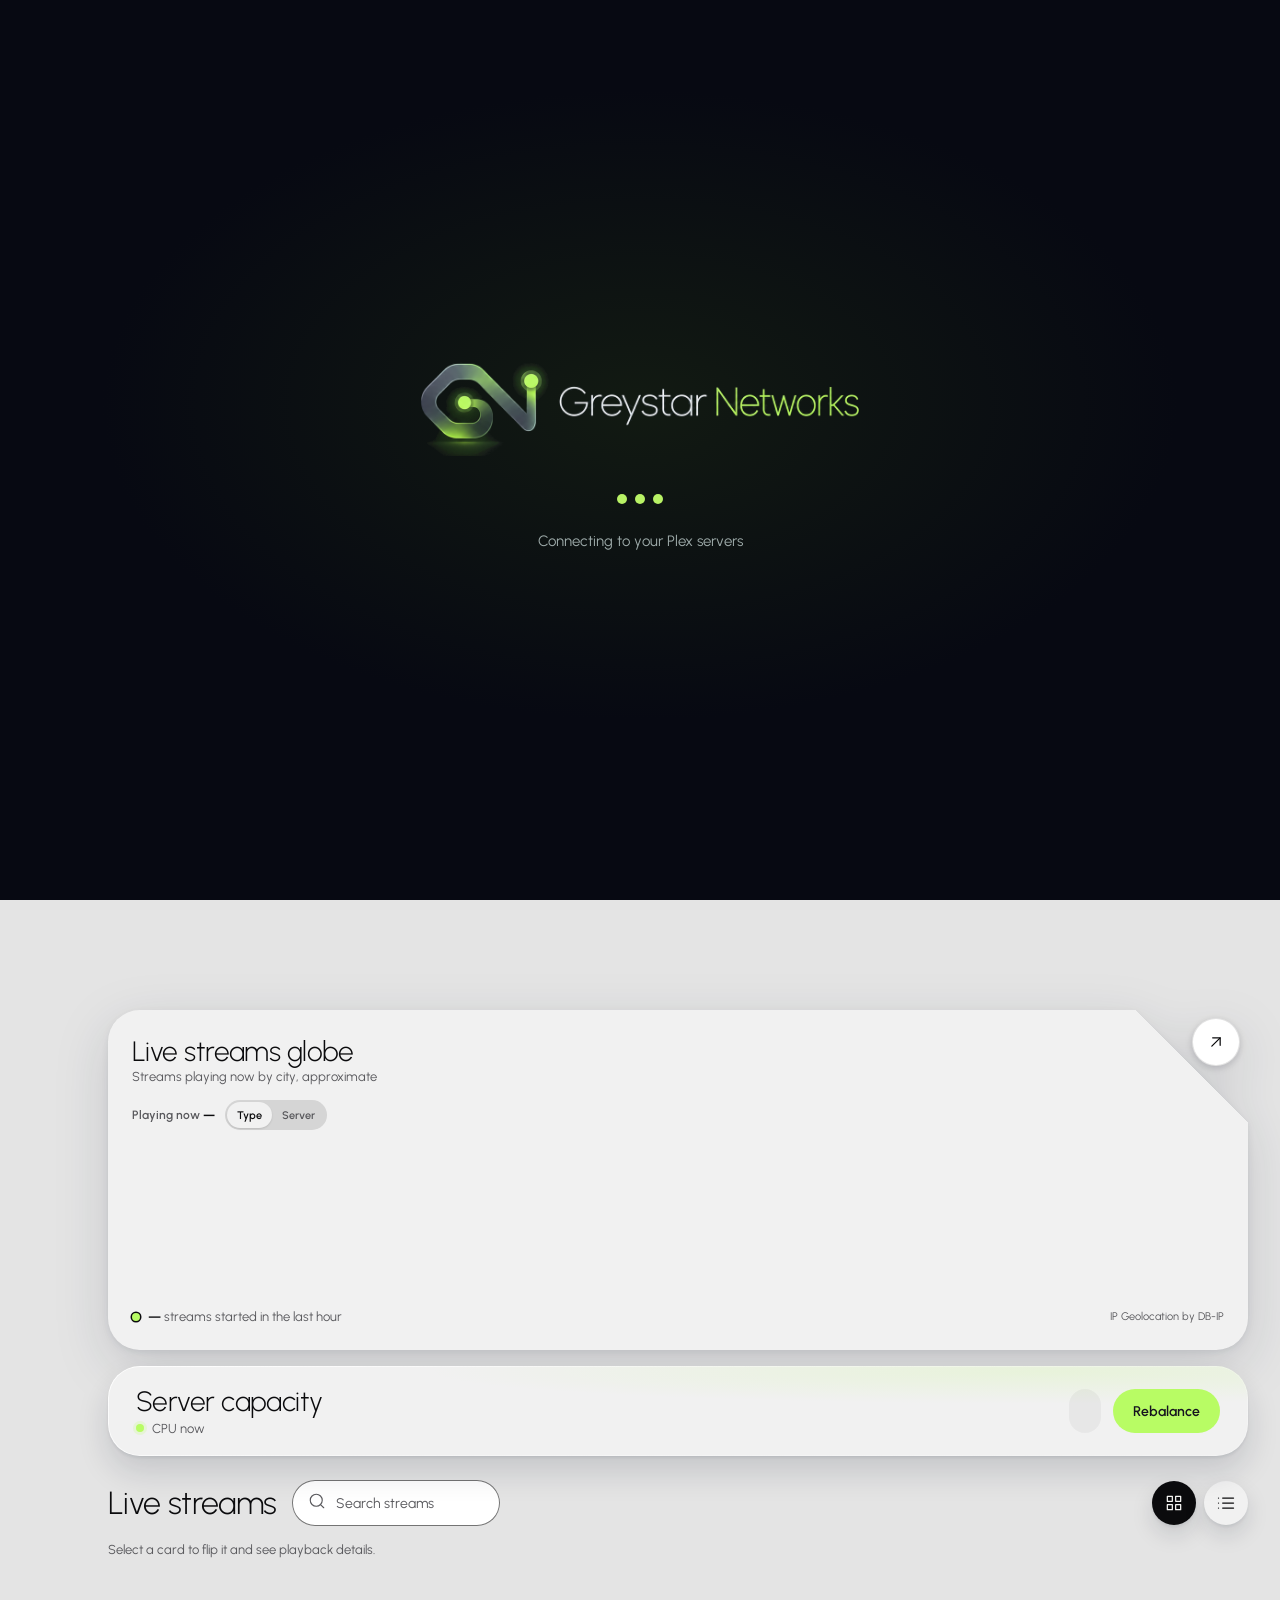
==== commit c1998d2f: "Activity log: admins see every sign-in visit and what was done, with a daily activity chart and pers" ====
--- a/web/index.html
+++ b/web/index.html
@@ -21,10 +21,12 @@
 <link rel="stylesheet" href="recent.css">
 <link rel="stylesheet" href="dl.css">
 <link rel="stylesheet" href="cleanup.css">
+<link rel="stylesheet" href="activity.css">
 <link rel="stylesheet" href="home.css">
 <link rel="stylesheet" href="ui.css">
 <link rel="stylesheet" href="downloads.css">
 <link rel="stylesheet" href="globe.css">
+<link rel="stylesheet" href="notify.css">
 <script src="vendor/d3-7.9.0.min.js"></script>
 <script src="dash-shim.js"></script>
 <script src="ui.js"></script>
@@ -479,6 +481,87 @@
   .sd-scard--tile .sd-scard__title { font-size: 12px; line-height: 16px; color: #e4e4e4; }
   .sd-scard--tile .sd-prog { display: block; width: 100%; height: 4px; margin: 0; background: rgba(255, 255, 255, 0.25); }
   .sd-scard--tile .sd-scard__name, .sd-scard--tile .sd-scard__title, .sd-scard--tile .sd-scard__meta { text-shadow: 0 1px 2px rgba(0, 0, 0, 0.6); }
+  /* E. Info sheet, F. Full bleed with a tray, G. Night glance (Glenn's picks 3, 4 and 9 of the card redesigns, Nov 13 2026) */
+  .sd-eyebrow { font-size: 11px; line-height: 14px; font-weight: 500; letter-spacing: 0.2em; text-transform: uppercase; }
+  .sd-facts { display: flex; align-items: center; justify-content: space-between; gap: 8px; min-width: 0; font-size: 13px; line-height: 18px; }
+  .sd-fact { display: inline-flex; align-items: center; gap: 6px; min-width: 0; white-space: nowrap; overflow: hidden; text-overflow: ellipsis; }
+  .sd-fact svg { flex: none; }
+  .sd-fact__t { min-width: 0; overflow: hidden; text-overflow: ellipsis; }
+  .sd-facts__div { flex: none; width: 1px; height: 16px; background: var(--hairline); }
+  .sd-rule { height: 1px; margin: 0 8px; background: var(--hairline); }
+  .sd-rate { display: flex; flex-direction: column; min-width: 0; }
+  .sd-rate__k { font-size: 13px; line-height: 18px; color: var(--ink-muted); }
+  .sd-rate__v { font-size: 30px; line-height: 34px; font-weight: 300; letter-spacing: -0.02em; font-variant-numeric: tabular-nums; }
+  .sd-rate__v small { margin-left: 4px; font-size: 13px; letter-spacing: 0; color: var(--ink-muted); }
+  .sd-cta { display: inline-flex; align-items: center; justify-content: center; gap: 8px; flex: none; height: 44px; padding: 0 18px; border-radius: var(--radius-pill); background: var(--ink); color: var(--surface-raised); font-size: 14px; font-weight: 500; text-shadow: none; }
+  .sd-flip__inner:hover .sd-cta { transform: translateX(2px); }
+  .sd-cta svg { transition: transform 0.2s ease; }
+  .sd-flip__inner:hover .sd-cta svg { transform: translateX(3px); }
+  .sd-is__bar { flex: none; display: inline-block; width: 1px; height: 14px; background: currentColor; opacity: 0.3; vertical-align: -2px; }
+  /* E. Info sheet: a raised card with the poster set in, the details split by thin rules */
+  .sd-scard--sheet { min-height: 0; padding: 12px; gap: 12px; border-radius: 30px; background: var(--surface-raised); color: var(--ink); --notch-w: 72px; --notch-h: 72px; }
+  .sd-scard--sheet .sd-scard__poster { position: relative; flex: none; height: 188px; padding: 12px; box-sizing: border-box; border-radius: 22px; display: flex; flex-direction: column; justify-content: space-between; align-items: flex-start;
+    background: var(--art) center 30% / cover no-repeat, #1a1a1e; }
+  .sd-scard--sheet .sd-avatar { width: 40px; height: 40px; font-size: 16px; box-shadow: 0 0 0 3px rgba(255, 255, 255, 0.4); }
+  .sd-scard--sheet .gs-badge--neutral { background: rgba(20, 20, 22, 0.72); color: #f6f6f4; }
+  .sd-is__body { display: flex; flex-direction: column; gap: 6px; padding: 2px 8px 0; min-width: 0; }
+  .sd-is__body .sd-eyebrow { color: var(--ink-muted); }
+  .sd-is__title { font-size: 26px; line-height: 32px; font-weight: 400; letter-spacing: -0.01em; display: -webkit-box; -webkit-line-clamp: 2; -webkit-box-orient: vertical; overflow: hidden; overflow-wrap: anywhere; }
+  .sd-is__who { display: flex; align-items: center; gap: 10px; min-width: 0; font-size: 14px; line-height: 20px; }
+  .sd-is__who > :first-child { min-width: 0; overflow: hidden; text-overflow: ellipsis; white-space: nowrap; font-weight: 500; }
+  .sd-is__muted { color: var(--ink-muted); white-space: nowrap; font-variant-numeric: tabular-nums; }
+  .sd-scard--sheet .sd-facts { padding: 0 8px; }
+  .sd-is__foot { display: flex; align-items: flex-end; justify-content: space-between; gap: 12px; padding: 0 8px 6px; }
+  /* F. Full bleed: the poster fills the card, a tray at the bottom holds the facts */
+  .sd-scard--tray { min-height: 0; padding: 0; gap: 0; justify-content: space-between; border-radius: 32px; color: #f6f6f4; --notch-w: 80px; --notch-h: 80px;
+    background: linear-gradient(180deg, rgba(8, 8, 10, 0.78) 0%, rgba(8, 8, 10, 0.34) 52%, rgba(8, 8, 10, 0.45) 100%), var(--art) center 30% / cover no-repeat, #1a1a1e;
+    text-shadow: 0 1px 2px rgba(0, 0, 0, 0.45); }
+  .sd-tr__top { display: flex; flex-direction: column; gap: 6px; padding: 22px 22px 18px; min-width: 0; }
+  .sd-tr__eyebrow { display: flex; align-items: center; gap: 10px; padding-right: 52px; }
+  .sd-tr__eyebrow .gs-badge { text-shadow: none; }
+  .sd-tr__eyebrow .gs-badge--neutral { background: rgba(255, 255, 255, 0.18); color: #f6f6f4; }
+  .sd-tr__eyebrow .sd-eyebrow { color: rgba(246, 246, 244, 0.85); }
+  .sd-tr__title { margin-top: 4px; font-size: 36px; line-height: 40px; font-weight: 400; letter-spacing: -0.03em; display: -webkit-box; -webkit-line-clamp: 2; -webkit-box-orient: vertical; overflow: hidden; overflow-wrap: anywhere; }
+  .sd-tr__who { font-size: 14px; line-height: 20px; color: rgba(246, 246, 244, 0.88); overflow-wrap: anywhere; }
+  .sd-tr__rule { display: block; width: 44px; height: 1px; margin: 10px 0 6px; background: rgba(246, 246, 244, 0.4); }
+  .sd-tr__clock { display: flex; align-items: center; gap: 8px; font-size: 14px; line-height: 20px; font-variant-numeric: tabular-nums; }
+  .sd-rate--big { margin-top: 8px; }
+  .sd-rate--big .sd-rate__k { color: rgba(246, 246, 244, 0.8); }
+  .sd-rate--big .sd-rate__v { font-size: 42px; line-height: 46px; letter-spacing: -0.03em; }
+  .sd-rate--big .sd-rate__v small { color: rgba(246, 246, 244, 0.8); font-size: 15px; }
+  .sd-tr__tray { display: flex; flex-direction: column; gap: 12px; margin: 10px; padding: 14px; border-radius: 22px; background: var(--surface-raised); color: var(--ink); text-shadow: none; }
+  .sd-tr__tray .sd-facts { justify-content: space-around; }
+  .sd-tr__tray .sd-progress { gap: 0; }
+  .sd-tr__tray .sd-prog { height: 4px; background: var(--surface-sunken); }
+  .sd-tr__tray .sd-prog i { background: var(--ink); }
+  .sd-cta--wide { width: 100%; height: 48px; border-radius: 16px; box-sizing: border-box; }
+  /* G. Night glance: always dark, a lifted poster over a black panel, orange progress */
+  .sd-scard--glance { min-height: 0; padding: 10px; gap: 14px; border-radius: 36px; background: #232325; color: #f6f6f4; --notch-w: 72px; --notch-h: 72px; box-shadow: inset 0 1px 0 rgba(255, 255, 255, 0.05); }
+  .sd-scard--glance .sd-scard__poster { position: relative; flex: none; height: 214px; padding: 18px 20px; box-sizing: border-box; border-radius: 28px; display: flex; align-items: flex-end;
+    background: linear-gradient(180deg, rgba(0, 0, 0, 0) 45%, rgba(0, 0, 0, 0.65) 100%), var(--art) center 30% / cover no-repeat, #1a1a1e; box-shadow: 0 14px 26px rgba(0, 0, 0, 0.5); }
+  .sd-gl__title { font-size: 28px; line-height: 32px; font-weight: 300; letter-spacing: -0.02em; text-shadow: 0 1px 3px rgba(0, 0, 0, 0.6); display: -webkit-box; -webkit-line-clamp: 2; -webkit-box-orient: vertical; overflow: hidden; overflow-wrap: anywhere; }
+  .sd-gl__panel { display: flex; flex-direction: column; gap: 12px; padding: 18px 20px 14px; border-radius: 26px; background: #111113; }
+  .sd-gl__head { display: flex; align-items: flex-start; justify-content: space-between; gap: 10px; }
+  .sd-gl__who { display: flex; flex-direction: column; min-width: 0; }
+  .sd-gl__verb { display: inline-flex; align-items: center; gap: 6px; font-size: 16px; line-height: 20px; font-weight: 600; }
+  .sd-gl__verb--success .gs-badge__shape { color: var(--lime); }
+  .sd-gl__verb--warning .gs-badge__shape { color: var(--amber); }
+  .sd-gl__verb--neutral .gs-badge__shape { color: #aaa9b4; }
+  .sd-gl__name { font-size: 22px; line-height: 28px; font-weight: 300; overflow: hidden; text-overflow: ellipsis; white-space: nowrap; }
+  .sd-gl__time { flex: none; font-family: var(--font-mono); font-size: 12px; line-height: 20px; color: #aaa9b4; font-variant-numeric: tabular-nums; }
+  .sd-gl__panel .sd-progress { width: 72px; }
+  .sd-gl__panel .sd-prog { height: 5px; background: #55545e; }
+  .sd-gl__panel .sd-prog i { background: var(--ember); }
+  .sd-gl__on { font-size: 13px; line-height: 18px; color: #aaa9b4; overflow-wrap: anywhere; }
+  .sd-gl__on b { font-weight: 500; color: #f6f6f4; }
+  .sd-gl__panel .sd-facts { padding-top: 10px; border-top: 1px solid rgba(255, 255, 255, 0.08); font-size: 12px; color: #c9c8d0; }
+  .sd-gl__panel .sd-facts__div { background: rgba(255, 255, 255, 0.12); }
+  .sd-scard--sheet .sd-go, .sd-scard--glance .sd-go, .sd-back--sheet .sd-go, .sd-back--glance .sd-go { top: 6px; right: 6px; width: 40px; height: 40px; }
+  .sd-scard--tray .sd-go, .sd-back--tray .sd-go { top: 6px; right: 6px; width: 44px; height: 44px; }
+  .sd-back--sheet, .sd-back--glance { --notch-w: 72px; --notch-h: 72px; border-radius: 30px; }
+  .sd-back--glance { border-radius: 36px; }
+  .sd-back--tray { --notch-w: 80px; --notch-h: 80px; border-radius: 32px; }
+  .sd-carousel .sd-scard.sd-scard--sheet, .sd-carousel .sd-scard.sd-scard--tray, .sd-carousel .sd-scard.sd-scard--glance { min-height: 0; }
   /* Moving clips (Settings, Display): a looping silent clip under the card's shade and text */
   .has-clip { position: relative; isolation: isolate; }
   .sd-clip { position: absolute; inset: 0; z-index: -1; width: 100%; height: 100%; object-fit: cover; border-radius: inherit; opacity: 0; transition: opacity 0.6s ease; pointer-events: none; }
@@ -487,6 +570,8 @@
   .sd-scard--art > .sd-clip__shade { background: linear-gradient(180deg, rgba(8, 8, 10, calc(0.5 * var(--s))) 0%, rgba(8, 8, 10, calc(0.66 * var(--s))) 45%, rgba(8, 8, 10, max(0.6, calc(0.9 * var(--s)))) 100%); }
   .sd-scard--top .sd-scard__poster > .sd-clip__shade { background: linear-gradient(180deg, rgba(8, 8, 10, 0.28) 0%, rgba(8, 8, 10, 0) 38%, rgba(8, 8, 10, 0) 70%, rgba(20, 20, 22, 0.85) 100%); }
   .sd-scard--tile > .sd-clip__shade { background: linear-gradient(180deg, rgba(8, 8, 10, 0) 45%, rgba(8, 8, 10, 0.86) 100%); }
+  .sd-scard--tray > .sd-clip__shade { background: linear-gradient(180deg, rgba(8, 8, 10, 0.78) 0%, rgba(8, 8, 10, 0.34) 52%, rgba(8, 8, 10, 0.45) 100%); }
+  .sd-scard--glance .sd-scard__poster > .sd-clip__shade { background: linear-gradient(180deg, rgba(0, 0, 0, 0) 45%, rgba(0, 0, 0, 0.65) 100%); }
   .sd-scard--banner > .sd-clip { left: auto; width: 64%; border-radius: 0 30px 30px 0; -webkit-mask-image: linear-gradient(90deg, transparent, #000 45%); mask-image: linear-gradient(90deg, transparent, #000 45%); }
   .sd-flip__inner.is-flipped .sd-clip { visibility: hidden; }
   @media (prefers-reduced-motion: reduce) { .sd-clip { display: none; } }
@@ -597,6 +682,7 @@
           <button type="button" class="sd-settings__close" id="set-close" aria-label="Close settings"></button>
         </div>
         <p class="st-lead" id="set-lead" hidden></p>
+        <nav class="st-sibs" id="set-sibs" aria-label="Sections in this group" hidden></nav>
         <div class="st-home" id="st-home" hidden></div>
         <div class="st-pane st-display" id="st-pane-display">
           <div class="st-display__ctl">
@@ -623,6 +709,9 @@
                 <label class="st-thumb"><input type="radio" name="cstyle" value="top"><svg viewBox="0 0 96 72" aria-hidden="true"><rect x="22" y="4" width="52" height="64" rx="8" fill="#e4e4e4"/><rect x="22" y="4" width="52" height="38" rx="8" fill="#3f6d8c"/><rect x="28" y="48" width="34" height="5" rx="2" fill="#0b0b0d"/><rect x="28" y="57" width="22" height="4" rx="2" fill="#8a8a8f"/></svg><span>Poster on top</span></label>
                 <label class="st-thumb"><input type="radio" name="cstyle" value="banner"><svg viewBox="0 0 96 72" aria-hidden="true"><rect x="4" y="18" width="88" height="36" rx="8" fill="#e4e4e4"/><rect x="56" y="18" width="36" height="36" rx="8" fill="#3f6d8c"/><rect x="10" y="27" width="36" height="5" rx="2" fill="#0b0b0d"/><rect x="10" y="36" width="24" height="4" rx="2" fill="#8a8a8f"/></svg><span>Banner</span></label>
                 <label class="st-thumb"><input type="radio" name="cstyle" value="tiles"><svg viewBox="0 0 96 72" aria-hidden="true"><rect x="10" y="8" width="22" height="33" rx="4" fill="#3f6d8c"/><rect x="37" y="8" width="22" height="33" rx="4" fill="#6b4f7a"/><rect x="64" y="8" width="22" height="33" rx="4" fill="#4f7a5a"/><rect x="10" y="44" width="22" height="20" rx="4" fill="#7a6a4f"/><rect x="37" y="44" width="22" height="20" rx="4" fill="#3f6d8c"/></svg><span>Tiles</span></label>
+                <label class="st-thumb"><input type="radio" name="cstyle" value="sheet"><svg viewBox="0 0 96 72" aria-hidden="true"><rect x="24" y="2" width="48" height="68" rx="8" fill="#ffffff"/><rect x="28" y="6" width="40" height="26" rx="5" fill="#3f6d8c"/><rect x="30" y="37" width="26" height="4" rx="2" fill="#0b0b0d"/><rect x="30" y="44" width="18" height="3" rx="1.5" fill="#8a8a8f"/><rect x="30" y="51" width="36" height="1" fill="#cfcfc6"/><rect x="30" y="58" width="12" height="6" rx="2" fill="#8a8a8f"/><rect x="52" y="57" width="14" height="8" rx="4" fill="#0b0b0d"/></svg><span>Info sheet</span></label>
+                <label class="st-thumb"><input type="radio" name="cstyle" value="tray"><svg viewBox="0 0 96 72" aria-hidden="true"><rect x="24" y="2" width="48" height="68" rx="9" fill="#3f6d8c"/><rect x="29" y="9" width="24" height="5" rx="2" fill="#fff"/><rect x="29" y="17" width="16" height="3" rx="1.5" fill="#d4d4d6"/><rect x="29" y="26" width="18" height="6" rx="2" fill="#fff"/><rect x="27" y="46" width="42" height="21" rx="6" fill="#ffffff"/><rect x="31" y="50" width="34" height="2" rx="1" fill="#8a8a8f"/><rect x="31" y="57" width="34" height="7" rx="3" fill="#0b0b0d"/></svg><span>Full bleed</span></label>
+                <label class="st-thumb"><input type="radio" name="cstyle" value="glance"><svg viewBox="0 0 96 72" aria-hidden="true"><rect x="24" y="2" width="48" height="68" rx="10" fill="#232325"/><rect x="27" y="5" width="42" height="30" rx="8" fill="#6b4f7a"/><rect x="27" y="39" width="42" height="28" rx="7" fill="#111113"/><rect x="31" y="43" width="16" height="3" rx="1.5" fill="#fff"/><rect x="31" y="49" width="20" height="4" rx="2" fill="#d4d4d6"/><rect x="31" y="56" width="10" height="2" rx="1" fill="#ff7a1f"/><rect x="31" y="61" width="34" height="2" rx="1" fill="#55545e"/></svg><span>Night glance</span></label>
               </div>
             </fieldset>
             <div class="sd-field">
@@ -664,6 +753,7 @@
         <div class="st-pane" id="st-pane-plex" hidden></div>
         <div class="st-pane" id="st-pane-netdata" hidden></div>
         <div class="st-pane" id="st-pane-alerts" hidden></div>
+        <div class="st-pane" id="st-pane-backups" hidden></div>
         <div class="st-pane" id="st-pane-access" hidden></div>
         <div class="st-pane" id="st-pane-billing" hidden></div>
         <div class="st-pane" id="st-pane-requests" hidden></div>
@@ -671,6 +761,7 @@
         <div class="st-pane" id="st-pane-arr" hidden></div>
         <div class="st-pane" id="st-pane-reqlog" hidden></div>
         <div class="st-pane" id="st-pane-cards" hidden></div>
+        <div class="st-pane st-globeset" id="st-pane-globe" hidden></div>
       </section>
     </div>
     <div class="sd-top">
@@ -681,6 +772,7 @@
         <div class="sd-pill-lime" data-source="streams" id="newest"></div>
       </div>
       <div class="sd-look" role="group" aria-label="Appearance" id="look"></div>
+      <button type="button" class="sd-gear sd-bell" id="bell" aria-label="Notifications" aria-haspopup="dialog" aria-expanded="false" hidden></button>
       <button type="button" class="sd-gear" id="gear" aria-label="Settings" title="Settings" aria-expanded="false" aria-controls="settings"></button>
       <div class="sd-user" id="user"></div>
     </div>
@@ -868,6 +960,7 @@
     <section class="rq" id="requests-page" aria-label="Requests" hidden></section>
     <section class="bk" id="books-page" aria-label="Books and comics" hidden></section>
     <section class="cu" id="cleanup-page" aria-label="Unwatched cleanup" hidden></section>
+    <section class="al" id="activity-page" aria-label="Activity log" hidden></section>
     <nav class="sd-tabbar" id="tabbar" aria-label="Sections"></nav>
     <div class="sd-more" id="more-sheet" hidden><div class="sd-more__panel" role="dialog" aria-modal="true" aria-label="More"></div></div>
   </div>
@@ -884,10 +977,12 @@
 <script src="usearch.js"></script>
 <script src="dl.js"></script>
 <script src="downloads.js"></script>
+<script src="notify.js"></script>
 <script src="tabfade.js"></script>
 <script src="recent.js"></script>
 <script src="requests.js"></script>
 <script src="cleanup.js"></script>
+<script src="activity.js"></script>
 <script src="books.js"></script>
 <script src="home.js"></script>
 <script src="cascade.js"></script>
--- a/web/settings.css
+++ b/web/settings.css
@@ -42,6 +42,8 @@
 .st-tag--ok { background: var(--lime); color: var(--on-fill); }
 .st-details summary { cursor: pointer; font-size: 13px; font-weight: 500; }
 .st-details[open] summary { margin-bottom: var(--space-3); }
+.st-item--row { flex-direction: row; flex-wrap: wrap; align-items: center; justify-content: space-between; gap: 4px 12px; padding: 10px 14px; }
+.st-pre { margin: 0; padding: 12px 14px; border-radius: 14px; background: var(--surface-raised); font-family: var(--font-mono); font-size: 12px; line-height: 18px; white-space: pre-wrap; overflow-wrap: anywhere; }
 .st-code { display: inline-block; padding: 2px 8px; border-radius: 8px; background: var(--surface-raised); font-family: var(--font-mono); font-size: 18px; letter-spacing: 0.1em; }
 @media (max-width: 560px) {
   .st-form { grid-template-columns: minmax(0, 1fr); }
@@ -53,7 +55,7 @@
 /* ---------- Settings home and sections (Glenn's pick: "Mix", the home of cards plus Display with a live preview) ---------- */
 .sd-settings-scrim { position: fixed; inset: 0; background: rgba(11, 11, 13, 0.3); }
 .sd-settings-dock .sd-settings { width: min(760px, 100%); }
-.sd-settings-dock .sd-settings[data-view="home"], .sd-settings-dock .sd-settings[data-view="display"], .sd-settings-dock .sd-settings[data-view="reqlog"] { width: min(1120px, 100%); }
+.sd-settings-dock .sd-settings[data-view="home"], .sd-settings-dock .sd-settings[data-view="display"], .sd-settings-dock .sd-settings[data-view="reqlog"], .sd-settings-dock .sd-settings[data-view="globe"] { width: min(1120px, 100%); }
 .sd-settings__head { gap: var(--space-3); margin-bottom: 4px; }
 .st-back { display: grid; place-items: center; flex: none; width: 40px; height: 40px; padding: 0; border: 0; border-radius: 50%; background: var(--surface-raised); box-shadow: inset 0 0 0 1px var(--border-strong); color: var(--ink); cursor: pointer; }
 .st-back svg { transform: rotate(-135deg); }
@@ -67,39 +69,15 @@
 .st-scope--you { background: var(--surface-raised); box-shadow: inset 0 0 0 1px var(--border-strong); color: var(--ink); }
 .st-scope--all { background: var(--surface-ink); color: var(--on-ink); }
 .st-scope--account { background: var(--volt); color: #0b0b0d; }
-.st-hcard .st-scope { align-self: flex-start; height: 22px; padding: 0 9px; font-size: 11px; }
 .st-lead { margin: 0 0 var(--space-4); max-width: 72ch; font-size: 13px; line-height: 18px; color: var(--ink-muted); }
 .sd-settings.has-back .st-lead { padding-left: 52px; }
 #card-size-reset { height: 38px; }
 .sd-settings__close { flex: none; }
 
-/* Home: Display card on the left with a small live preview, then one card per area */
-.st-homegrid { display: grid; grid-template-columns: minmax(0, 1.45fr) repeat(3, minmax(0, 1fr)); grid-auto-rows: minmax(250px, auto); gap: 14px; }
-.st-hcard { --notch-w: 76px; --notch-h: 76px; display: flex; flex-direction: column; gap: 8px; padding: 18px; border-radius: 28px; }
-.st-home .sd-notch { background: var(--surface-raised); }
-.st-hcard > .sd-go { top: 5px; right: 5px; width: 40px; height: 40px; }
-.st-hcard--display { grid-row: span 2; }
-.st-hcard__title { margin: 0; padding-right: 44px; font-size: 22px; line-height: 28px; font-weight: 300; letter-spacing: -0.01em; }
-.st-hcard__link { padding: 0; border: 0; background: none; color: inherit; font: inherit; text-align: left; cursor: pointer; }
-.st-hcard__link:hover { text-decoration: underline; text-underline-offset: 4px; text-decoration-thickness: 1px; }
-.st-hcard__link:focus-visible { outline: 2px solid var(--focus-ring); outline-offset: 3px; border-radius: 4px; }
-.st-hcard__what { margin: 0; padding-right: 24px; font-size: 13px; line-height: 18px; color: var(--ink-muted); }
 .st-facts { display: flex; flex-wrap: wrap; gap: 6px 18px; margin: auto 0 0; padding-top: 8px; }
 .st-facts div { display: flex; flex-direction: column-reverse; }
 .st-facts dd { margin: 0; font-size: 26px; line-height: 30px; font-weight: 300; letter-spacing: -0.02em; font-variant-numeric: tabular-nums; }
 .st-facts dt { font-size: 11px; line-height: 14px; color: var(--ink-muted); }
-.st-home .st-hcard--attn { background: var(--surface-ink); color: var(--on-ink); }
-.st-hcard--attn .st-hcard__what { color: var(--on-ink-muted); }
-.st-hcard--attn .sd-go:focus-visible, .st-hcard--attn button:focus-visible { outline-color: var(--volt); }
-.st-issues { display: flex; flex-direction: column; margin: 0; padding: 0; list-style: none; }
-.st-issues button { display: flex; flex-direction: column; align-items: flex-start; gap: 5px; width: 100%; padding: 9px 0; border: 0; border-top: 1px solid rgba(255, 255, 255, 0.14); background: none; color: inherit; font: inherit; font-size: 13px; line-height: 17px; text-align: left; cursor: pointer; }
-.st-issues button:hover span:last-child { text-decoration: underline; text-underline-offset: 3px; }
-.st-issues .gs-badge { height: 22px; font-size: 11px; }
-.st-chips { display: flex; flex-wrap: wrap; gap: 6px; }
-.st-chip { display: inline-flex; align-items: center; gap: 4px; height: 26px; padding: 0 10px; border-radius: var(--radius-pill); background: var(--surface-raised); box-shadow: inset 0 0 0 1px var(--hairline); font-size: 12px; }
-.st-chip b { font-weight: 600; }
-.st-hcard__cta { align-self: flex-start; }
-.st-home__loading { align-self: center; padding: var(--space-5); }
 
 /* Display: controls on the left, live preview on the right */
 .st-display { display: grid; grid-template-columns: minmax(0, 1fr) minmax(0, 440px); gap: 20px; align-items: start; }
@@ -109,6 +87,7 @@
 .st-styles legend { float: left; width: 100%; padding: 0; font-size: 15px; font-weight: 600; }
 .st-styles .sd-field__hint { clear: both; margin-top: 4px !important; }
 .st-thumbs { display: grid; grid-template-columns: repeat(5, minmax(0, 1fr)); gap: 10px; margin-top: 14px; }
+#card-style .st-thumbs { grid-template-columns: repeat(4, minmax(0, 1fr)); }  /* eight styles: two rows of four */
 .st-thumb { position: relative; display: flex; flex-direction: column; align-items: center; gap: 7px; font-size: 12px; line-height: 15px; text-align: center; cursor: pointer; }
 .st-thumb input { position: absolute; width: 1px; height: 1px; opacity: 0; }
 .st-thumb svg { display: block; width: 100%; height: auto; border-radius: 12px; background: var(--surface-raised); box-shadow: inset 0 0 0 1.5px var(--hairline); }
@@ -139,23 +118,19 @@
 .st-preview__stage--mini { flex: 1 1 auto; align-items: center; padding: 14px; border-radius: 20px; background: var(--surface-page); }
 .st-preview__note { margin: 0; font-size: 12px; line-height: 16px; color: var(--ink-muted); }
 .st-pv { position: relative; display: grid; flex: none; pointer-events: none; }
-.st-home .st-pv .sd-notch, .st-pv .sd-notch { background: var(--surface-page); }
+.st-pv .sd-notch, .st-pv .sd-notch { background: var(--surface-page); }
 .st-pv .sd-back { transform: none; }
 .st-pv.is-back > .sd-face:not(.sd-back), .st-pv:not(.is-back) > .sd-back { visibility: hidden; }
 
 @media (max-width: 1000px) {
-  .st-homegrid { grid-template-columns: repeat(2, minmax(0, 1fr)); }
-  .st-hcard--display { grid-column: 1 / -1; grid-row: auto; }
   .st-display { grid-template-columns: minmax(0, 1fr); }
   .st-preview { position: static; order: -1; }
 }
 @media (max-width: 560px) {
-  .st-homegrid { grid-template-columns: minmax(0, 1fr); grid-auto-rows: auto; }
-  .st-thumbs { grid-template-columns: repeat(3, minmax(0, 1fr)); }
+  .st-thumbs, #card-style .st-thumbs { grid-template-columns: repeat(3, minmax(0, 1fr)); }
   .sd-settings.has-back .st-lead { padding-left: 0; }
   .sd-settings__head { flex-wrap: wrap; }
   #card-size-reset { order: 10; height: 34px; margin-left: 52px; }
-  .st-hcard { min-height: 0; }
 }
 @media (prefers-reduced-motion: reduce) { .st-switch::after { transition: none; } }
 /* Remove a server: where its history goes. */
@@ -194,6 +169,20 @@
 .st-log__empty { display: flex; flex-direction: column; gap: 4px; padding: 18px 6px; }
 .st-log__more { align-self: center; margin-top: 6px; }
 .st-log__more[hidden] { display: none; }
+/* Not out yet (movies and series, TMDB dates): an orange row with a ring and the date, so it is never colour alone. */
+.st-log__row.is-unreleased { background: color-mix(in srgb, var(--ember) 16%, var(--surface-raised)); box-shadow: inset 4px 0 0 var(--ember); }
+.st-tag--soon { gap: 5px; background: var(--ember); color: #16141f; }
+.st-shape-ring { width: 8px; height: 8px; flex: none; border: 2px solid currentColor; border-radius: 50%; box-sizing: border-box; }
+.st-log__chip--soon .st-shape-ring { color: var(--ember); }
+.st-log__chip--soon[aria-pressed="true"] { background: var(--ember); color: #16141f; }
+.st-log__chip--soon[aria-pressed="true"] .st-shape-ring { color: inherit; }
+.st-log__chip--soon[aria-pressed="true"] b { color: inherit; }
+/* Comics, ebooks and audiobooks: their cover from the media site, a coloured letter tile until it loads (or when there is none). */
+.st-log__poster--book { display: grid; place-items: center; font-size: 15px; font-weight: 600; color: #16141f; background-color: var(--tint-sky); }
+.st-log__poster--comic { background-color: var(--tint-rose); }
+.st-log__poster--ebook { background-color: var(--tint-sand); }
+.st-log__poster--audiobook { background-color: var(--tint-lilac); }
+.st-log__kinds { flex-wrap: wrap; }
 @media (max-width: 760px), (max-height: 500px) and (pointer: coarse) {
   .st-log__row { grid-template-columns: 36px minmax(0, 1fr) auto; grid-template-areas: "p what when" "p who who" "p state state"; gap: 4px 12px; padding: 10px 12px 10px 8px; align-items: start; }
   .st-log__poster { grid-area: p; }
@@ -205,6 +194,8 @@
   .st-log__facts dd { font-size: 22px; line-height: 26px; }
   .st-log__chips { flex-wrap: nowrap; overflow-x: auto; margin: 0 -16px; padding: 2px 16px; scrollbar-width: none; }
   .st-log__chip { flex: none; }
+  .st-log__kinds { flex-wrap: nowrap; max-width: 100%; overflow-x: auto; scrollbar-width: none; }
+  .st-log__kinds button { flex: none; }
 }
 
 /* Request log: Needs you (one retry, then Notify admin) and searches that found nothing (app/request_help.py) */
@@ -226,3 +217,112 @@
 .st-cardrows { display: flex; flex-direction: column; }
 .st-cardrow { padding: 12px 2px; border-top: 1px solid var(--hairline); cursor: pointer; }
 .st-cardrow:first-child { border-top: 0; }
+
+/* ---------- Settings home, "Four rooms" (Glenn's pick C, Nov 13 2026; settings.js renderHome) ----------
+   A find box, a black "Needs a look" bar, then four groups: scope tag, title, a headline number and a row per section.
+   Row states are a word plus a shape (circle fine, triangle needs a look, square problem). */
+.st-home { display: flex; flex-direction: column; gap: 16px; margin-top: 14px; }
+.st-home__body { display: flex; flex-direction: column; gap: 16px; }
+.st-find { display: flex; align-items: center; gap: 10px; height: 48px; padding: 0 18px; border-radius: var(--radius-pill); background: var(--surface-card); color: var(--ink-muted); }
+.st-find:focus-within { outline: 2px solid var(--focus-ring); outline-offset: 3px; }
+.st-find__input { flex: 1; min-width: 0; height: 100%; border: 0; background: none; color: var(--ink); font: inherit; font-size: 15px; outline: none; }
+.st-find__input::-webkit-search-cancel-button { cursor: pointer; }
+.st-needs-bar { display: flex; flex-wrap: wrap; align-items: center; gap: 8px 10px; padding: 8px 8px 8px 22px; border-radius: 28px; background: var(--surface-ink); color: var(--on-ink); }
+.st-needs-bar.is-quiet { min-height: 48px; padding: 0 20px; background: var(--surface-card); color: var(--ink-muted); }
+.st-needs-bar__t { font-size: 15px; font-weight: 600; margin-right: 4px; }
+.st-needs-bar.is-quiet .st-needs-bar__t { font-weight: 500; }
+.st-needs-bar__list { display: contents; list-style: none; }
+.st-needs-bar__item { display: inline-flex; align-items: center; gap: 8px; min-height: 38px; padding: 6px 14px; border: 0; border-radius: var(--radius-pill); background: rgba(255, 255, 255, 0.1); color: var(--on-ink); font: inherit; font-size: 13.5px; line-height: 18px; text-align: left; cursor: pointer; }
+.st-needs-bar__item:hover { background: rgba(255, 255, 255, 0.18); }
+.st-needs-bar__item:focus-visible { outline: 2px solid var(--volt); outline-offset: 2px; }
+.st-shape { flex: none; display: inline-block; width: 9px; height: 9px; border-radius: 50%; background: currentColor; }
+.st-shape--success { background: var(--ink); }
+.st-needs-bar .st-shape--success, .st-needs-bar .st-shape--neutral { background: var(--lime); }
+.st-shape--warning { width: 0; height: 0; border-radius: 0; background: none; border-left: 5.5px solid transparent; border-right: 5.5px solid transparent; border-bottom: 10px solid #c98a3e; }
+.st-needs-bar .st-shape--warning { border-bottom-color: var(--amber); }
+.st-shape--danger { border-radius: 2px; background: var(--danger); }
+.st-needs-bar .st-shape--danger { background: #ff6b6b; }
+.st-shape--neutral { background: none; box-shadow: inset 0 0 0 2px var(--ink-muted); }
+.st-rooms { display: grid; grid-template-columns: repeat(2, minmax(0, 1fr)); gap: 16px; }
+.st-room { display: flex; flex-direction: column; gap: 10px; min-width: 0; padding: 20px 20px 8px; border-radius: 28px; background: var(--surface-card); }
+.st-room__head { display: flex; align-items: flex-start; justify-content: space-between; gap: 14px; }
+.st-room__titles { display: flex; flex-direction: column; align-items: flex-start; gap: 8px; min-width: 0; }
+.st-room__scope { align-self: flex-start; height: 22px; padding: 0 9px; font-size: 11px; }
+.st-room__title { margin: 0; font-size: 26px; line-height: 30px; font-weight: 300; letter-spacing: -0.01em; }
+.st-room__head-r { display: flex; flex-direction: column; align-items: flex-end; gap: 8px; }
+.st-room__pair { display: flex; gap: 22px; }
+.st-room__big { display: flex; flex-direction: column; align-items: flex-end; text-align: right; }
+.st-room__big b { font-size: 34px; line-height: 36px; font-weight: 300; letter-spacing: -0.02em; font-variant-numeric: tabular-nums; white-space: nowrap; }
+.st-room__big span { font-size: 12px; line-height: 15px; color: var(--ink-muted); }
+.st-rack { display: flex; flex-wrap: wrap; justify-content: flex-end; gap: 4px; max-width: 180px; }
+.st-rack__u { width: 20px; height: 9px; border-radius: 999px; background: var(--ink); }
+.st-rack__u.is-hot { background: var(--amber); }
+.st-rack__u.is-down { border-radius: 2px; background: var(--danger); }
+.st-room__rows { display: flex; flex-direction: column; margin-top: auto; }
+.st-rrow { display: flex; align-items: center; gap: 10px; width: 100%; min-height: 48px; padding: 6px 4px; border: 0; border-top: 1px solid var(--hairline); background: none; color: var(--ink); font: inherit; text-align: left; cursor: pointer; }
+.st-rrow:hover .st-rrow__name { text-decoration: underline; text-underline-offset: 4px; text-decoration-thickness: 1px; }
+.st-rrow:focus-visible { outline: 2px solid var(--focus-ring); outline-offset: -2px; border-radius: 10px; }
+.st-rrow__name { display: flex; flex-direction: column; gap: 1px; flex: 1 1 auto; min-width: 0; font-size: 15.5px; font-weight: 500; }
+.st-rrow__name small { font-size: 12px; font-weight: 400; color: var(--ink-muted); }
+.st-rstate { display: inline-flex; align-items: center; gap: 7px; min-width: 0; font-size: 13px; color: var(--ink-muted); text-align: right; }
+.st-rstate > span:not(.sd-sr) { overflow: hidden; text-overflow: ellipsis; white-space: nowrap; max-width: 220px; }
+.st-rrow > svg { flex: none; color: var(--ink-muted); }
+.st-found { display: flex; flex-direction: column; padding: 4px 18px; border-radius: 28px; background: var(--surface-card); }
+.st-found > div:first-child .st-rrow { border-top: 0; }
+.st-found .st-note { padding: 14px 0; }
+/* Inside a section: the group's other sections, one tap away */
+.st-sibs { display: flex; flex-wrap: wrap; gap: 6px; margin: 12px 0 18px; }
+.sd-settings.has-back .st-sibs { padding-left: 52px; }
+.st-sib { height: 34px; padding: 0 14px; border: 0; border-radius: var(--radius-pill); background: var(--surface-card); color: var(--ink-muted); font: inherit; font-size: 13px; font-weight: 500; cursor: pointer; }
+.st-sib:hover { color: var(--ink); }
+.st-sib[aria-current="page"] { background: var(--surface-ink); color: var(--on-ink); }
+.st-sib:focus-visible { outline: 2px solid var(--focus-ring); outline-offset: 2px; }
+
+/* ---------- Settings, Live streams globe: controls on the left, a live preview on the right ---------- */
+.st-globeset { display: grid; grid-template-columns: minmax(0, 1fr) minmax(0, 420px); gap: 20px; align-items: start; }
+.st-globeset__ctl { display: flex; flex-direction: column; gap: 12px; min-width: 0; }
+.st-glsec { gap: 0; padding: 18px 20px 8px; }
+.st-glsec h3 { margin-bottom: 6px; font-size: 17px; font-weight: 600; }
+.st-glrow { display: flex; align-items: center; gap: 14px; padding: 12px 0; border-top: 1px solid var(--hairline); }
+.st-glsec h3 + .st-glrow { border-top: 0; }
+.st-glrow > div { flex: 1; min-width: 0; }
+.st-glrow--seg { flex-direction: column; align-items: stretch; gap: 10px; }
+.st-glrow--seg .st-seg { align-self: flex-start; }
+.st-glrow--range { flex-direction: column; align-items: stretch; gap: 6px; }
+.st-glrow__top { display: flex; align-items: baseline; justify-content: space-between; gap: 12px; }
+.st-glrow__val { font-size: 15px; font-weight: 500; font-variant-numeric: tabular-nums; }
+.st-glrow__ticks { display: flex; justify-content: space-between; font-size: 11px; color: var(--ink-muted); }
+.st-seg--lg button { height: 34px; padding: 0 14px; font-size: 13px; }
+.st-seg--lg { flex-wrap: nowrap; }
+.st-globeset__pv { position: sticky; top: 0; }
+.st-globeset__stage { position: relative; aspect-ratio: 1 / 0.86; border-radius: 20px; background: var(--surface-card); overflow: hidden; color: var(--ink); }
+.st-globeset__stage canvas { position: absolute; inset: 0; width: 100%; height: 100%; display: block; }
+.st-globeset__pv .st-btn svg { margin-left: -4px; }
+.st-globeset__saved { margin: 0; font-size: 12px; color: var(--ink-muted); }
+.st-globeset__saved.is-error { color: var(--danger); }
+
+@media (max-width: 1000px) {
+  .st-rooms { grid-template-columns: minmax(0, 1fr); }
+  .st-globeset { grid-template-columns: minmax(0, 1fr); }
+  .st-globeset__pv { position: static; order: -1; }
+  .st-globeset__stage { aspect-ratio: 1 / 0.7; }
+}
+@media (max-width: 760px), (max-height: 500px) and (pointer: coarse) {
+  .st-needs-bar { flex-direction: column; align-items: stretch; padding: 14px; border-radius: 22px; }
+  .st-needs-bar.is-quiet { flex-direction: row; align-items: center; }
+  .st-needs-bar__item { width: 100%; border-radius: 14px; }
+  .st-room { padding: 16px 16px 4px; border-radius: 24px; }
+  .st-room__title { font-size: 22px; line-height: 26px; }
+  .st-room__big b { font-size: 26px; line-height: 28px; }
+  .st-rack { max-width: 120px; }
+  .st-rstate > span:not(.sd-sr) { max-width: 140px; }
+  .sd-settings.has-back .st-sibs { padding-left: 0; }
+  .st-sibs { flex-wrap: nowrap; overflow-x: auto; margin: 10px -16px 14px; padding: 2px 16px; scrollbar-width: none; }
+  .st-sib { flex: none; }
+  .st-glsec { padding: 14px 16px 4px; }
+  .sd-settings__head .st-titles { flex: 1 1 0; }
+  .sd-settings__head .st-spacer { flex: 0 0 0; }
+  .sd-settings.has-back .sd-settings__title { font-size: 26px; line-height: 30px; }
+  .st-glrow--seg .st-seg { align-self: stretch; overflow-x: auto; flex-wrap: nowrap; scrollbar-width: none; }
+  .st-glrow--seg .st-seg button { flex: 1 0 auto; }
+}
--- a/web/light.css
+++ b/web/light.css
@@ -24,6 +24,8 @@
 .gs-app[data-look="light"] .sd-flip .sd-scard--side, .gs-app[data-look="light"] .sd-flip .sd-scard--banner, .gs-app[data-look="light"] .sd-flip .sd-back--side, .gs-app[data-look="light"] .sd-flip .sd-back--banner { --go-c: 26px; --go-r: 20px; }
 .gs-app[data-look="light"] .sd-flip .sd-scard--top, .gs-app[data-look="light"] .sd-flip .sd-back--top { --go-c: 30px; --go-r: 22px; }
 .gs-app[data-look="light"] .sd-flip .sd-scard--tile, .gs-app[data-look="light"] .sd-flip .sd-back--tile { --go-c: 20px; --go-r: 16px; }
+.gs-app[data-look="light"] .sd-flip .sd-scard--sheet, .gs-app[data-look="light"] .sd-flip .sd-scard--glance, .gs-app[data-look="light"] .sd-flip .sd-back--sheet, .gs-app[data-look="light"] .sd-flip .sd-back--glance { --go-c: 26px; --go-r: 20px; }
+.gs-app[data-look="light"] .sd-flip .sd-scard--tray, .gs-app[data-look="light"] .sd-flip .sd-back--tray { --go-c: 28px; --go-r: 22px; }
 
 /* Everything round or pill-shaped gets a soft lift. */
 .gs-app[data-look="light"] .sd-pill, .gs-app[data-look="light"] .sd-look, .gs-app[data-look="light"] .sd-gear, .gs-app[data-look="light"] .sd-user, .gs-app[data-look="light"] .sd-navbtn, .gs-app[data-look="light"] .sd-chips .gs-chip, .gs-app[data-look="light"] .rq-tab, .gs-app[data-look="light"] .rq-search {
@@ -85,6 +87,8 @@
 .gs-app:not([data-look="dark"]) .sd-flip .sd-scard--side, .gs-app:not([data-look="dark"]) .sd-flip .sd-scard--banner, .gs-app:not([data-look="dark"]) .sd-flip .sd-back--side, .gs-app:not([data-look="dark"]) .sd-flip .sd-back--banner { --go-c: 26px; --go-r: 20px; }
 .gs-app:not([data-look="dark"]) .sd-flip .sd-scard--top, .gs-app:not([data-look="dark"]) .sd-flip .sd-back--top { --go-c: 30px; --go-r: 22px; }
 .gs-app:not([data-look="dark"]) .sd-flip .sd-scard--tile, .gs-app:not([data-look="dark"]) .sd-flip .sd-back--tile { --go-c: 20px; --go-r: 16px; }
+.gs-app:not([data-look="dark"]) .sd-flip .sd-scard--sheet, .gs-app:not([data-look="dark"]) .sd-flip .sd-scard--glance, .gs-app:not([data-look="dark"]) .sd-flip .sd-back--sheet, .gs-app:not([data-look="dark"]) .sd-flip .sd-back--glance { --go-c: 26px; --go-r: 20px; }
+.gs-app:not([data-look="dark"]) .sd-flip .sd-scard--tray, .gs-app:not([data-look="dark"]) .sd-flip .sd-back--tray { --go-c: 28px; --go-r: 22px; }
 
 /* Everything round or pill-shaped gets a soft lift. */
 .gs-app:not([data-look="dark"]) .sd-pill, .gs-app:not([data-look="dark"]) .sd-look, .gs-app:not([data-look="dark"]) .sd-gear, .gs-app:not([data-look="dark"]) .sd-user, .gs-app:not([data-look="dark"]) .sd-navbtn, .gs-app:not([data-look="dark"]) .sd-chips .gs-chip, .gs-app:not([data-look="dark"]) .rq-tab, .gs-app:not([data-look="dark"]) .rq-search {
--- a/web/people.css
+++ b/web/people.css
@@ -248,6 +248,8 @@
 .st-editor__head span { display: block; font-size: 12px; color: var(--ink-muted); overflow-wrap: anywhere; }
 .gp-tag--warn { background: transparent; color: var(--ink); box-shadow: inset 0 0 0 1px var(--amber); }
 .gp-tag--warn::before { content: ""; width: 0; height: 0; border-left: 4px solid transparent; border-right: 4px solid transparent; border-bottom: 7px solid var(--amber); }
+.gp-tag--ok { background: transparent; color: var(--ink); box-shadow: inset 0 0 0 1px var(--volt); }
+.gp-tag--ok::before { content: ""; width: 7px; height: 7px; border-radius: 50%; background: var(--volt); }
 
 /* ---------- subscription card ---------- */
 .gp-subsec[hidden] { display: none; }
@@ -284,6 +286,23 @@
   .gp-sub__plan { font-size: 26px; line-height: 32px; }
   .gs-app:not([data-mtab="home"]):not([data-mtab="people"]) #sub-card { display: none; }
 }
+
+/* ---------- marked as paid by hand (admin control on the subscription card) ---------- */
+.gp-paid { display: flex; flex-direction: column; gap: 8px; margin-top: 12px; padding: 12px 14px; border-radius: 18px;
+  background: var(--surface-page); box-shadow: inset 0 0 0 1px var(--hairline); }
+.gp-paid.is-on { box-shadow: inset 0 0 0 2px var(--volt); }
+.gp-paid__eyebrow { margin: 0; font-size: 11px; font-weight: 600; letter-spacing: 0.08em; text-transform: uppercase; color: var(--ink-muted); }
+.gp-paid__state { margin: 0; font-size: 13px; line-height: 18px; color: var(--ink); max-width: 640px; }
+.gp-paid__row { display: flex; flex-wrap: wrap; align-items: center; gap: 8px; }
+.gp-paid__lbl { font-size: 13px; color: var(--ink-muted); }
+.gp-paid__date { width: 170px; font-variant-numeric: tabular-nums; }
+.gp-paid__note { flex: 1 1 200px; min-width: 160px; }
+.gp-paid__msg { margin: 0; font-size: 13px; }
+.gp-paid__msg[hidden] { display: none; }
+@media (max-width: 760px) {
+  .gp-paid__row { gap: 6px; }
+  .gp-paid__date, .gp-paid__note { flex: 1 1 100%; width: auto; }
+}
 .gs-only-history .sd-main, .gs-only-history .sd-insights { display: none; }
 
 /* ---------- lime pulse: streams starting and stopping ---------- */
@@ -300,6 +319,9 @@
 .sd-sweep--in { animation: sd-sweep 760ms cubic-bezier(0.4, 0, 0.2, 1) var(--sw-d, 0ms) both, sd-sweep-off 400ms ease calc(var(--sw-d, 0ms) + 1060ms) both; }
 .sd-sweep--out { --sw-c: #a7a7ad; animation: sd-unsweep 640ms cubic-bezier(0.4, 0, 0.2, 1) var(--sw-d, 0ms) both; }
 .sd-flip.is-new, .sd-row.is-new { animation: sd-fade-in 260ms ease-out var(--sw-d, 0ms) both; }
+/* A stream whose server missed a poll or two (Glenn's pick 2A): kept in place, dimmed, until the server answers. */
+.sd-flip.is-stale, .sd-row.is-stale { opacity: 0.55; transition: opacity 400ms ease; }
+.sd-flip.is-stale .sd-flip__inner > .sd-face:first-child, .sd-row.is-stale .sd-row__thumb { filter: grayscale(0.6); }
 .sd-flip.is-ending, .sd-row.is-ending { pointer-events: none; animation: sd-fade-out 280ms cubic-bezier(0.4, 0, 1, 1) calc(var(--sw-d, 0ms) + 640ms) both; }
 .sd-flip.is-ending .sd-flip__inner > .sd-face:first-child, .sd-row.is-ending .sd-row__thumb { animation: sd-greyout 640ms ease var(--sw-d, 0ms) both; }
 @keyframes sd-sweep { from { --sw-a: 0deg; } to { --sw-a: 360deg; } }
--- a/web/activity.css
+++ b/web/activity.css
@@ -0,0 +1,133 @@
+/* Activity log (activity.js, #/activity, admins only). Glenn's pick: sign-in sessions plus the daily activity card. */
+.gs-app[data-page="activity"] .sd-content > :not(.sd-settings-dock):not(.sd-top):not(#activity-page):not(.sd-tabbar):not(.sd-sr):not(.sd-more) { display: none !important; }
+.al { display: flex; flex-direction: column; gap: var(--space-5); min-width: 0; padding-bottom: var(--space-6); }
+.al-sr { position: absolute; width: 1px; height: 1px; overflow: hidden; clip: rect(0 0 0 0); white-space: nowrap; }
+
+.al-top { display: flex; align-items: flex-end; justify-content: space-between; gap: var(--space-4); flex-wrap: wrap; }
+.al-lead { margin: 6px 0 0; max-width: 70ch; font-size: 14px; line-height: 21px; color: var(--ink-muted); }
+.al-lock { display: inline-flex; align-items: center; gap: 8px; height: 32px; padding: 0 14px; border-radius: var(--radius-pill); background: var(--tint-rose); color: var(--on-fill); font-size: 13px; font-weight: 600; }
+
+.al-grid { display: grid; grid-template-columns: 300px minmax(0, 1fr); gap: var(--space-5); align-items: start; }
+.al-side { position: sticky; top: 96px; display: flex; flex-direction: column; gap: var(--space-4); }
+.al-main { display: flex; flex-direction: column; gap: 14px; min-width: 0; }
+
+/* search */
+.al-search { position: relative; }
+.al-search__icon { position: absolute; left: 17px; top: 15px; color: var(--ink-muted); pointer-events: none; }
+.al-search__input { width: 100%; height: 48px; border-radius: var(--radius-pill); border: 1px solid var(--border-strong); background: var(--surface-sunken);
+  color: var(--ink); padding: 0 18px 0 46px; font: inherit; font-size: 15px; }
+.al-search__input::placeholder { color: var(--ink-muted); }
+.al-search__input:focus-visible { outline: 2px solid var(--focus-ring); outline-offset: 2px; }
+.al-sug { position: absolute; z-index: 20; top: 54px; left: 0; right: 0; padding: 6px; border-radius: var(--radius-sm); background: var(--surface-raised); box-shadow: var(--shadow-float); }
+.al-sug__item { display: flex; align-items: center; gap: 10px; width: 100%; padding: 8px 10px; border: 0; border-radius: var(--radius-xs); background: none; color: var(--ink); font: inherit; text-align: left; cursor: pointer; }
+.al-sug__item:hover, .al-sug__item:focus-visible { background: var(--surface-card); outline: none; }
+.al-sug__name { display: flex; flex-direction: column; min-width: 0; font-size: 12px; color: var(--ink-muted); }
+.al-sug__name b { font-size: 14px; color: var(--ink); font-weight: 600; }
+.al-chipwrap:empty { display: none; }
+.al-who { display: flex; align-items: center; gap: 10px; padding: 8px 8px 8px 10px; border-radius: var(--radius-pill); background: var(--surface-ink); color: var(--on-ink); }
+.al-who > span { display: flex; flex-direction: column; min-width: 0; flex: 1; }
+.al-who__label { font-size: 11px; color: var(--on-ink-muted); text-transform: uppercase; letter-spacing: .08em; font-weight: 600; }
+.al-who b { font-weight: 600; overflow: hidden; text-overflow: ellipsis; white-space: nowrap; }
+.al-who__x { width: 36px; height: 36px; border-radius: 50%; border: 0; background: rgba(255,255,255,.12); color: var(--on-ink); display: grid; place-items: center; cursor: pointer; }
+
+/* numbers and worth a look */
+.al-stats { display: grid; gap: var(--space-4); }
+.al-stat { background: var(--surface-card); border-radius: var(--radius-md); padding: 18px 22px; }
+.al-stat__n { font-size: 44px; line-height: 1; font-weight: 300; letter-spacing: -.02em; }
+.al-stat__n small { font-size: 15px; color: var(--ink-muted); letter-spacing: 0; }
+.al-stat p { margin: 6px 0 0; font-size: 13px; color: var(--ink-muted); }
+.al-flags { background: var(--surface-ink); color: var(--on-ink); border-radius: var(--radius-md); padding: 18px 22px; }
+.al-flags__title { margin: 0 0 10px; font-size: 22px; font-weight: 300; }
+.al-flags ul { margin: 0; padding-left: 18px; display: grid; gap: 8px; font-size: 13px; color: var(--on-ink-muted); }
+.al-flags b { color: var(--on-ink); font-weight: 600; }
+.al-flag { border: 0; background: none; padding: 0; color: inherit; font: inherit; text-align: left; cursor: pointer; }
+.al-flag:hover b { text-decoration: underline; }
+.al-flags__none { margin: 0; font-size: 13px; color: var(--on-ink-muted); }
+
+/* daily activity card */
+.al-daily { background: var(--surface-card); border-radius: var(--radius-md); padding: 18px 22px 14px; }
+.al-daily__head { display: flex; justify-content: space-between; gap: 12px; flex-wrap: wrap; align-items: baseline; }
+.al-eyebrow { font-size: 11px; line-height: 16px; font-weight: 600; letter-spacing: .09em; text-transform: uppercase; color: var(--ink-muted); }
+.al-daynote { font-size: 12px; color: var(--ink-muted); }
+.al-bars { display: grid; grid-template-columns: repeat(var(--al-n, 32), minmax(0, 1fr)); gap: 4px; align-items: end; height: 96px; margin-top: 12px; }
+.al-bar { display: flex; align-items: flex-end; height: 100%; padding: 0; border: 0; background: none; cursor: pointer; border-radius: 4px; }
+.al-bar i { display: block; width: 100%; min-height: 3px; border-radius: 4px 4px 2px 2px; background: var(--volt); transition: filter .15s; }
+.al-bar.is-zero i { background: var(--surface-slate); opacity: .5; }
+.al-bar--gap i { background: repeating-linear-gradient(45deg, var(--surface-slate) 0 3px, transparent 3px 6px); opacity: .7; }
+.al-bar:hover i { filter: brightness(1.15); }
+.al-bar.is-on i { box-shadow: 0 0 0 3px var(--surface-card), 0 0 0 5px var(--ink); }
+.al-bar:focus-visible { outline: 2px solid var(--focus-ring); outline-offset: 2px; }
+.al-axis { position: relative; display: flex; justify-content: space-between; margin-top: 6px; font-size: 11px; color: var(--ink-muted); }
+.al-axis__mid { position: absolute; white-space: nowrap; }
+.al-cover { margin: 10px 0 0; font-size: 12px; color: var(--ink-muted); }
+.al-link { border: 0; background: none; padding: 0; color: var(--teal); font: inherit; font-weight: 600; cursor: pointer; }
+.al-link:hover { text-decoration: underline; }
+
+/* visits */
+.al-list { display: flex; flex-direction: column; gap: 12px; }
+.al-day { margin: 10px 4px 0; font-size: 15px; font-weight: 600; }
+.al-day span { margin-left: 8px; font-size: 13px; font-weight: 400; color: var(--ink-muted); }
+.al-card { background: var(--surface-card); border-radius: var(--radius-md); padding: 18px 22px; }
+.al-card--denied { box-shadow: inset 0 0 0 1px var(--tint-rose); }
+.al-card__head { display: flex; align-items: center; gap: 12px; }
+.al-card__who { min-width: 0; flex: 1; }
+.al-card__name { display: flex; align-items: center; gap: 8px; flex-wrap: wrap; }
+.al-name { border: 0; background: none; padding: 0; color: var(--ink); font: inherit; font-size: 17px; font-weight: 600; cursor: pointer; }
+.al-name:hover { text-decoration: underline; }
+.al-card__meta { margin-top: 2px; font-size: 13px; color: var(--ink-muted); }
+.al-ip { font-family: var(--font-mono); font-size: 12px; }
+.al-card__dur { text-align: right; flex: none; }
+.al-card__mins { font-size: 26px; font-weight: 300; line-height: 1.1; }
+.al-card__mins small { font-size: 13px; color: var(--ink-muted); }
+.al-end { display: inline-flex; align-items: center; gap: 6px; font-size: 12px; font-weight: 600; color: var(--ink-muted); }
+.al-end--live { color: var(--ink); }
+.al-end--live i { width: 8px; height: 8px; border-radius: 50%; background: var(--volt); }
+.al-end--denied { color: var(--danger); }
+.al-av { width: 30px; height: 30px; border-radius: 50%; display: inline-grid; place-items: center; flex: none; color: var(--on-fill); font-size: 12px; font-weight: 700; text-transform: uppercase; }
+.al-av--big { width: 42px; height: 42px; font-size: 14px; }
+.al-av--rose { background: var(--tint-rose); } .al-av--sand { background: var(--tint-sand); } .al-av--lilac { background: var(--tint-lilac); } .al-av--sky { background: var(--tint-sky); }
+.al-tag { display: inline-flex; align-items: center; height: 22px; padding: 0 9px; border-radius: var(--radius-pill); font-size: 11.5px; font-weight: 600; color: var(--on-fill); }
+.al-tag--admin { background: var(--periwinkle); }
+.al-tag--new { background: var(--tint-rose); }
+.al-tag--old { background: var(--surface-sunken); color: var(--ink-muted); }
+
+/* steps: a line across on desktops, a list when opened and on phones */
+.al-steps { list-style: none; margin: 16px 0 0; padding: 0; position: relative; display: grid; grid-template-columns: repeat(6, minmax(0, 1fr)); gap: 0; }
+.al-steps::before { content: ""; position: absolute; left: 8px; right: 8px; top: 7px; height: 2px; background: var(--surface-slate); opacity: .7; }
+.al-step { position: relative; padding: 24px 12px 0 0; min-width: 0; display: flex; flex-direction: column; }
+.al-step__dot { position: absolute; top: 0; left: 1px; width: 14px; height: 14px; border-radius: 50%; background: var(--surface-raised); border: 2px solid var(--border-strong); box-sizing: border-box; }
+.al-step--login .al-step__dot { background: var(--volt); border-color: var(--volt); box-shadow: 0 0 0 5px color-mix(in srgb, var(--volt) 25%, transparent); }
+.al-step--request .al-step__dot { background: var(--amber); border-color: var(--amber); }
+.al-step--admin .al-step__dot { background: var(--periwinkle); border-color: var(--periwinkle); }
+.al-step--search .al-step__dot { background: var(--tint-sky); border-color: var(--tint-sky); }
+.al-step--logout .al-step__dot { background: var(--surface-slate); border-color: var(--surface-slate); }
+.al-step--denied .al-step__dot { background: var(--danger); border-color: var(--danger); border-radius: 3px; }
+.al-step__time { font-family: var(--font-mono); font-size: 11.5px; color: var(--ink-muted); }
+.al-step__label { font-size: 13.5px; font-weight: 500; overflow: hidden; text-overflow: ellipsis; white-space: nowrap; }
+.al-step__detail { font-size: 12.5px; color: var(--ink-muted); overflow: hidden; text-overflow: ellipsis; white-space: nowrap; min-height: 1.3em; }
+.al-card__more { margin-top: 12px; font-size: 13px; }
+.al-steps.is-open { grid-template-columns: 1fr; gap: 0; }
+.al-steps.is-open::before { left: 7px; right: auto; top: 8px; bottom: 8px; width: 2px; height: auto; }
+.al-steps.is-open .al-step { display: grid; grid-template-columns: 76px minmax(0, auto) minmax(0, 1fr); gap: 10px; align-items: baseline; padding: 6px 0 6px 28px; }
+.al-steps.is-open .al-step__dot { top: 8px; }
+.al-steps.is-open .al-step__detail { min-height: 0; }
+.al-more { align-self: center; margin-top: 6px; }
+
+@media (max-width: 1100px) {
+  .al-grid { grid-template-columns: 1fr; }
+  .al-side { position: static; }
+  .al-stats { grid-template-columns: 1fr 1fr; }
+}
+@media (max-width: 760px), (max-height: 500px) and (pointer: coarse) {
+  .al-card { padding: 16px; }
+  .al-card__head { flex-wrap: wrap; }
+  .al-stat__n { font-size: 34px; }
+  .al-steps, .al-steps:not(.is-open) { grid-template-columns: 1fr; }
+  .al-steps::before { left: 7px; right: auto; top: 8px; bottom: 8px; width: 2px; height: auto; }
+  .al-step { display: grid; grid-template-columns: 64px minmax(0, 1fr); gap: 2px 10px; padding: 6px 0 6px 28px; }
+  .al-step__dot { top: 8px; }
+  .al-step__detail { grid-column: 2; min-height: 0; }
+  .al-steps.is-open .al-step { grid-template-columns: 64px minmax(0, 1fr); }
+  .al-bars { height: 72px; gap: 2px; }
+  .al-axis__mid { display: none; }
+}
--- a/web/ui.css
+++ b/web/ui.css
@@ -35,7 +35,7 @@
 html .sd-look { display: none !important; }
 /* Nothing playing: quiet words on the dark bar (an empty lime block said nothing). */
 html .sd-pill-lime:has(> .sd-pill-lime__none:only-child) { background: transparent; padding: 0 10px 0 0; }
-html .sd-pill-lime__none { min-width: 0; font-size: 13px; font-weight: 500; white-space: nowrap; overflow: hidden; text-overflow: ellipsis; color: var(--on-ink); opacity: 0.72; }
+html .sd-pill-lime__none { flex: 0 1 auto; min-width: 0; font-size: 13px; font-weight: 500; white-space: nowrap; overflow: hidden; text-overflow: ellipsis; color: var(--on-ink); opacity: 0.72; }
 /* One page header: an eyebrow and one title; the titles inside cards that would repeat it are hidden. */
 html .sd-phead[hidden] { display: none; }
 html .sd-phead__eyebrow, html .rq-eyebrow, html .sd-lockup__label { font-size: 11px; line-height: 16px; font-weight: 600; letter-spacing: 0.1em; text-transform: uppercase; color: var(--ink-muted); opacity: 1; }
@@ -51,7 +51,10 @@
 html :is(.sd-navbtn, .sd-tab)[aria-label="Requests"]:not([aria-current="true"])::after { content: ""; position: absolute; top: 9px; right: 9px; width: 8px; height: 8px; border-radius: 50%;
   background: var(--volt); box-shadow: 0 0 0 2px var(--surface-card); }
 html .sd-tab[aria-label="Requests"]:not([aria-current="true"])::after { right: 13px; box-shadow: 0 0 0 2px var(--surface-ink); }
-html .gs-app:not([data-look="dark"]) .sd-navbtn[aria-label="Requests"]:not([aria-current="true"])::after { box-shadow: 0 0 0 2px var(--surface-card), 0 0 0 3px rgba(80, 150, 30, 0.55); }
+html .gs-app[data-look="light"] .sd-navbtn[aria-label="Requests"]:not([aria-current="true"])::after { box-shadow: 0 0 0 2px var(--surface-card), 0 0 0 3px rgba(80, 150, 30, 0.55); }
+@media (prefers-color-scheme: light) {
+  html .gs-app:not([data-look="dark"]) .sd-navbtn[aria-label="Requests"]:not([aria-current="true"])::after { box-shadow: 0 0 0 2px var(--surface-card), 0 0 0 3px rgba(80, 150, 30, 0.55); }
+}
 /* Settings, Display for someone who is not given streams: Appearance and the home layout only. */
 html .gs-no-streams .st-display { grid-template-columns: minmax(0, 1fr); }
 html .gs-no-streams .st-display :is(#card-style, .sd-field:has(#card-size), #art-light-field, #clip-mode, #clip-count-field, .st-preview) { display: none; }
@@ -100,6 +103,10 @@
 /* ---------- phones ---------- */
 @media (max-width: 760px), (max-height: 500px) and (pointer: coarse) {
   :root { --tabbar-space: calc(108px + env(safe-area-inset-bottom)); }
+
+  /* Top bar (Glenn's pick 3A, Nov 15 2026): Settings lives in the account menu on phones, so the bell takes the
+     gear's place and Live now keeps its room. */
+  html #gear { display: none; }
 
   /* Room for the notch and the home indicator; the tab bar is pinned to the bottom of the screen. */
   html .gs-app.gs-app { padding: max(16px, env(safe-area-inset-top)) max(16px, env(safe-area-inset-right)) var(--tabbar-space) max(16px, env(safe-area-inset-left)); }
--- a/web/globe.css
+++ b/web/globe.css
@@ -12,8 +12,10 @@
 .sd-globe { display: flex; flex-direction: column; min-height: 340px; overflow: hidden; container-type: inline-size; }
 .sd-globe > .sd-card__head, .sd-globe > .sd-globe__cap, .sd-globe > .sd-globe__note { position: relative; z-index: 2; }
 .sd-globe__stage { position: absolute; z-index: 1; top: 12px; right: 12px; bottom: 44px; left: 12px; }
-.sd-globe__stage canvas { position: absolute; inset: 0; display: block; width: 100%; height: 100%; --gl-cx: 0.6; }
-@container (max-width: 640px) { .sd-globe__stage canvas { --gl-cx: 0.64; } }
+/* The globe sits in the middle of the card (Glenn, Nov 14 2026); it shrinks to keep clear of the title and legend. */
+.sd-globe__stage canvas { position: absolute; inset: 0; display: block; width: 100%; height: 100%; --gl-cx: 0.5; }
+/* Zoomed in, the land reaches the stage's edges: let it fade out there instead of stopping in a hard line. */
+.sd-globe__stage canvas { -webkit-mask-image: linear-gradient(to bottom, #000 82%, transparent); mask-image: linear-gradient(to bottom, #000 82%, transparent); }
 .gs-app .sd-globe__cap { display: flex; flex-wrap: wrap; align-items: center; gap: 4px 8px; margin-top: auto; font-size: 13px; line-height: 18px; color: var(--ink-muted); font-variant-numeric: tabular-nums; }
 .sd-globe__cap b { font-weight: 600; color: var(--ink); }
 .sd-globe__cap > i { width: 8px; height: 8px; flex: none; border-radius: 50%; background: var(--volt); box-shadow: 0 0 0 1.5px var(--ink); }
@@ -67,7 +69,7 @@
   .gs-app:not([data-mtab="home"]) #globe-card { display: none; }
   .sd-globe { min-height: 0; }
   .sd-globe__stage { position: relative; top: auto; right: auto; bottom: auto; left: auto; height: 250px; margin: 8px -12px 4px; }
-  .sd-globe__stage canvas { --gl-cx: 0.5; }
+  .sd-globe__stage canvas { --gl-cx: 0.5; -webkit-mask-image: linear-gradient(to bottom, transparent, #000 10%, #000 88%, transparent); mask-image: linear-gradient(to bottom, transparent, #000 10%, #000 88%, transparent); }
   .gs-app .sd-globe__cap { margin-top: 8px; }
   .gs-app .sd-globe__note { max-width: none; }
   .gs-app .sd-globe__live { width: auto; max-width: none; margin-top: 10px; }
--- a/web/notify.css
+++ b/web/notify.css
@@ -0,0 +1,108 @@
+/* Greystar Telemetry: the bell, the Welcome back sheet and the new-notification pop-up (notify.js;
+   Glenn's pick A "Welcome sheet", Nov 14 2026). The page behind the sheet is dimmed and slightly blurred. */
+
+/* ---------- the bell (shares the gear's round button look) ---------- */
+.sd-bell { position: relative; }
+.sd-bell[hidden] { display: none; }
+.nt-badge { position: absolute; top: 12px; right: 12px; min-width: 20px; height: 20px; padding: 0 5px; box-sizing: border-box; border-radius: 999px;
+  background: var(--volt); color: var(--on-fill); font-size: 12px; font-weight: 700; line-height: 20px; text-align: center;
+  box-shadow: 0 0 0 3px var(--surface-card); }
+.nt-badge.is-urgent { background: var(--ember); }
+.sd-bell[aria-expanded="true"] .nt-badge { box-shadow: 0 0 0 3px var(--surface-ink); }
+
+/* ---------- tints (the dashboard's own pastel tokens) ---------- */
+.nt-tint--volt { background: var(--volt); color: var(--on-fill); }
+.nt-tint--ember { background: var(--ember); color: var(--on-fill); }
+.nt-tint--danger { background: var(--danger); color: var(--on-danger); }
+.nt-tint--amber { background: var(--amber); color: var(--on-fill); }
+.nt-tint--sand { background: var(--tint-sand); color: var(--on-fill); }
+.nt-tint--lilac { background: var(--tint-lilac); color: var(--on-fill); }
+.nt-tint--rose { background: var(--tint-rose); color: var(--on-fill); }
+.nt-tint--sky { background: var(--tint-sky); color: var(--on-fill); }
+.nt-tint--peri { background: var(--periwinkle); color: var(--on-fill); }
+
+/* ---------- the sheet, over a dimmed and slightly blurred page ---------- */
+.nt-scrim { position: fixed; inset: 0; z-index: 65; display: flex; align-items: center; justify-content: center; padding: 40px 24px; box-sizing: border-box;
+  background: rgba(7, 9, 18, 0.5); -webkit-backdrop-filter: blur(6px); backdrop-filter: blur(6px); opacity: 0; transition: opacity 0.22s ease; }
+.nt-scrim[hidden] { display: none; }
+.nt-scrim.is-in { opacity: 1; }
+
+.nt-sheet { display: flex; flex-direction: column; width: 100%; max-width: 760px; max-height: min(860px, calc(100vh - 80px)); box-sizing: border-box;
+  border-radius: var(--radius-xl, 44px); background: var(--surface-card); color: var(--ink); box-shadow: var(--shadow-float); outline: none;
+  transform: translateY(14px) scale(0.985); transition: transform 0.28s cubic-bezier(0.16, 1, 0.3, 1); }
+.nt-scrim.is-in .nt-sheet { transform: none; }
+.nt-sheet:not(.gs-sheet) > .gs-sheet__grab { display: none; }
+
+.nt-head { display: flex; align-items: flex-start; gap: 16px; padding: 32px 32px 8px; }
+.nt-head__text { flex: 1 1 auto; min-width: 0; display: flex; flex-direction: column; gap: 6px; }
+.nt-eyebrow { font-size: 13px; font-weight: 600; letter-spacing: 0.12em; text-transform: uppercase; color: var(--ink); }
+.nt-eyebrow::before { content: ""; display: inline-block; width: 8px; height: 8px; margin-right: 8px; border-radius: 50%; background: var(--volt); vertical-align: 1px; }
+.nt-title { margin: 0; font-size: 40px; line-height: 1.1; font-weight: 300; letter-spacing: -0.01em; }
+.nt-lead { font-size: 15px; color: var(--ink-muted); }
+.nt-x { flex: none; display: grid; place-items: center; width: 44px; height: 44px; padding: 0; border: 0; border-radius: 50%; background: var(--surface-raised);
+  color: var(--ink); cursor: pointer; }
+.nt-x:focus-visible, .nt-btn:focus-visible, .nt-pop:focus-visible { outline: 2px solid var(--focus-ring); outline-offset: 3px; }
+
+.nt-body { flex: 1 1 auto; min-height: 0; overflow-y: auto; padding: 4px 32px 8px; overscroll-behavior: contain; }
+.nt-sec { margin-top: 14px; }
+.nt-sec__name { display: flex; flex-wrap: wrap; align-items: baseline; gap: 6px 12px; margin: 0 0 8px; font-size: 12px; font-weight: 600; letter-spacing: 0.12em;
+  text-transform: uppercase; color: var(--ink-muted); }
+.nt-sec__note { font-size: 12px; font-weight: 400; letter-spacing: 0; text-transform: none; }
+.nt-list { display: flex; flex-direction: column; gap: 8px; margin: 0; padding: 0; list-style: none; }
+
+.nt-row { display: flex; align-items: center; gap: 14px; padding: 14px 16px; border-radius: 22px; background: var(--surface-raised); }
+.nt-row.is-pinned { background: color-mix(in srgb, var(--ember) 13%, var(--surface-raised)); box-shadow: inset 0 0 0 1px var(--ember); }
+.nt-row.is-seen:not(.is-pinned) { background: transparent; box-shadow: inset 0 0 0 1px var(--hairline); }
+.nt-row.is-seen:not(.is-pinned) .nt-art { opacity: 0.7; }
+.nt-row__text { flex: 1 1 auto; min-width: 0; display: flex; flex-direction: column; gap: 3px; }
+.nt-row__title { font-size: 16px; font-weight: 600; line-height: 1.3; }
+.nt-row__body { font-size: 14px; line-height: 1.4; color: var(--ink-muted); }
+.nt-row__when { flex: none; font-size: 12px; color: var(--ink-muted); white-space: nowrap; }
+
+.nt-art { position: relative; flex: none; display: grid; place-items: center; width: 44px; height: 44px; border-radius: 50%; overflow: hidden; }
+.nt-art--poster { width: 44px; height: 62px; border-radius: 12px; display: flex; flex-direction: column; align-items: center; justify-content: center; gap: 3px; }
+.nt-art__word { font-size: 9px; font-weight: 700; letter-spacing: 0.06em; text-transform: uppercase; }
+.nt-art__img { position: absolute; inset: 0; width: 100%; height: 100%; object-fit: cover; }
+
+.nt-btn { flex: none; height: 36px; padding: 0 16px; border: 0; border-radius: 999px; background: transparent; color: var(--ink);
+  box-shadow: inset 0 0 0 1px var(--border-strong); font: inherit; font-size: 14px; font-weight: 600; cursor: pointer; white-space: nowrap; }
+.nt-btn--accent { background: var(--volt); color: var(--on-fill); box-shadow: none; }
+.nt-btn--lg { height: 48px; padding: 0 24px; font-size: 15px; }
+.nt-btn:hover { filter: brightness(1.06); }
+
+.nt-foot { display: flex; flex-wrap: wrap; justify-content: flex-end; gap: 10px; padding: 16px 32px 28px; }
+.nt-empty { margin: 20px 0 8px; font-size: 15px; color: var(--ink-muted); }
+
+/* ---------- a pop-up for news that arrives while the person is on the site ---------- */
+.nt-pop { position: fixed; right: 28px; bottom: 28px; z-index: 64; display: flex; align-items: center; gap: 12px; width: min(420px, calc(100% - 32px));
+  padding: 14px 18px 14px 14px; border: 0; border-radius: 22px; background: var(--surface-ink); color: var(--on-ink); box-shadow: var(--shadow-float);
+  font: inherit; text-align: left; cursor: pointer; transform: translateY(20px); opacity: 0; transition: transform 0.25s, opacity 0.25s; }
+.nt-pop.is-in { transform: none; opacity: 1; }
+.nt-pop.is-urgent { box-shadow: var(--shadow-float), inset 0 0 0 2px var(--ember); }
+.nt-pop__icon { flex: none; display: grid; place-items: center; width: 38px; height: 38px; border-radius: 50%; }
+.nt-pop__text { display: flex; flex-direction: column; gap: 2px; min-width: 0; font-size: 13px; color: var(--on-ink-muted); }
+.nt-pop__text b { font-size: 14px; font-weight: 600; color: var(--on-ink); }
+.nt-sr { position: absolute; width: 1px; height: 1px; overflow: hidden; clip: rect(0 0 0 0); clip-path: inset(50%); white-space: nowrap; }
+
+/* ---------- phones: the shared bottom sheet (gsUI.sheet adds .gs-sheet and the scrim's own class) ---------- */
+@media (max-width: 760px), (max-height: 500px) and (pointer: coarse) {
+  html .nt-scrim { padding: 0; align-items: flex-end; }
+  html .nt-sheet.gs-sheet { max-height: calc(100vh - 48px); padding: 8px 0 0; border-radius: 28px 28px 0 0 !important; background: var(--surface-card); }
+  html .nt-head { padding: 6px 20px 4px; }
+  html .nt-title { font-size: 30px; }
+  html .nt-body { padding: 0 20px 8px; }
+  html .nt-row { flex-wrap: wrap; padding: 12px; gap: 10px 12px; }
+  html .nt-row__text { flex: 1 1 calc(100% - 70px); }
+  html .nt-row__when { order: 3; margin-left: 56px; }
+  html .nt-row .nt-btn { order: 4; margin-left: auto; }
+  html .nt-foot { padding: 12px 20px calc(16px + env(safe-area-inset-bottom)); }
+  html .nt-foot .nt-btn--lg { flex: 1 1 140px; }
+  html .nt-pop { right: 16px; left: 16px; width: auto; bottom: calc(var(--tabbar-space, 96px) + 8px); }
+  html .nt-badge { top: 4px; right: 4px; }
+  html .sd-bell { width: 48px; height: 48px; }
+}
+
+@media (prefers-reduced-motion: reduce) {
+  .nt-scrim, .nt-sheet, .nt-pop { transition: none; }
+  .nt-sheet { transform: none; }
+}
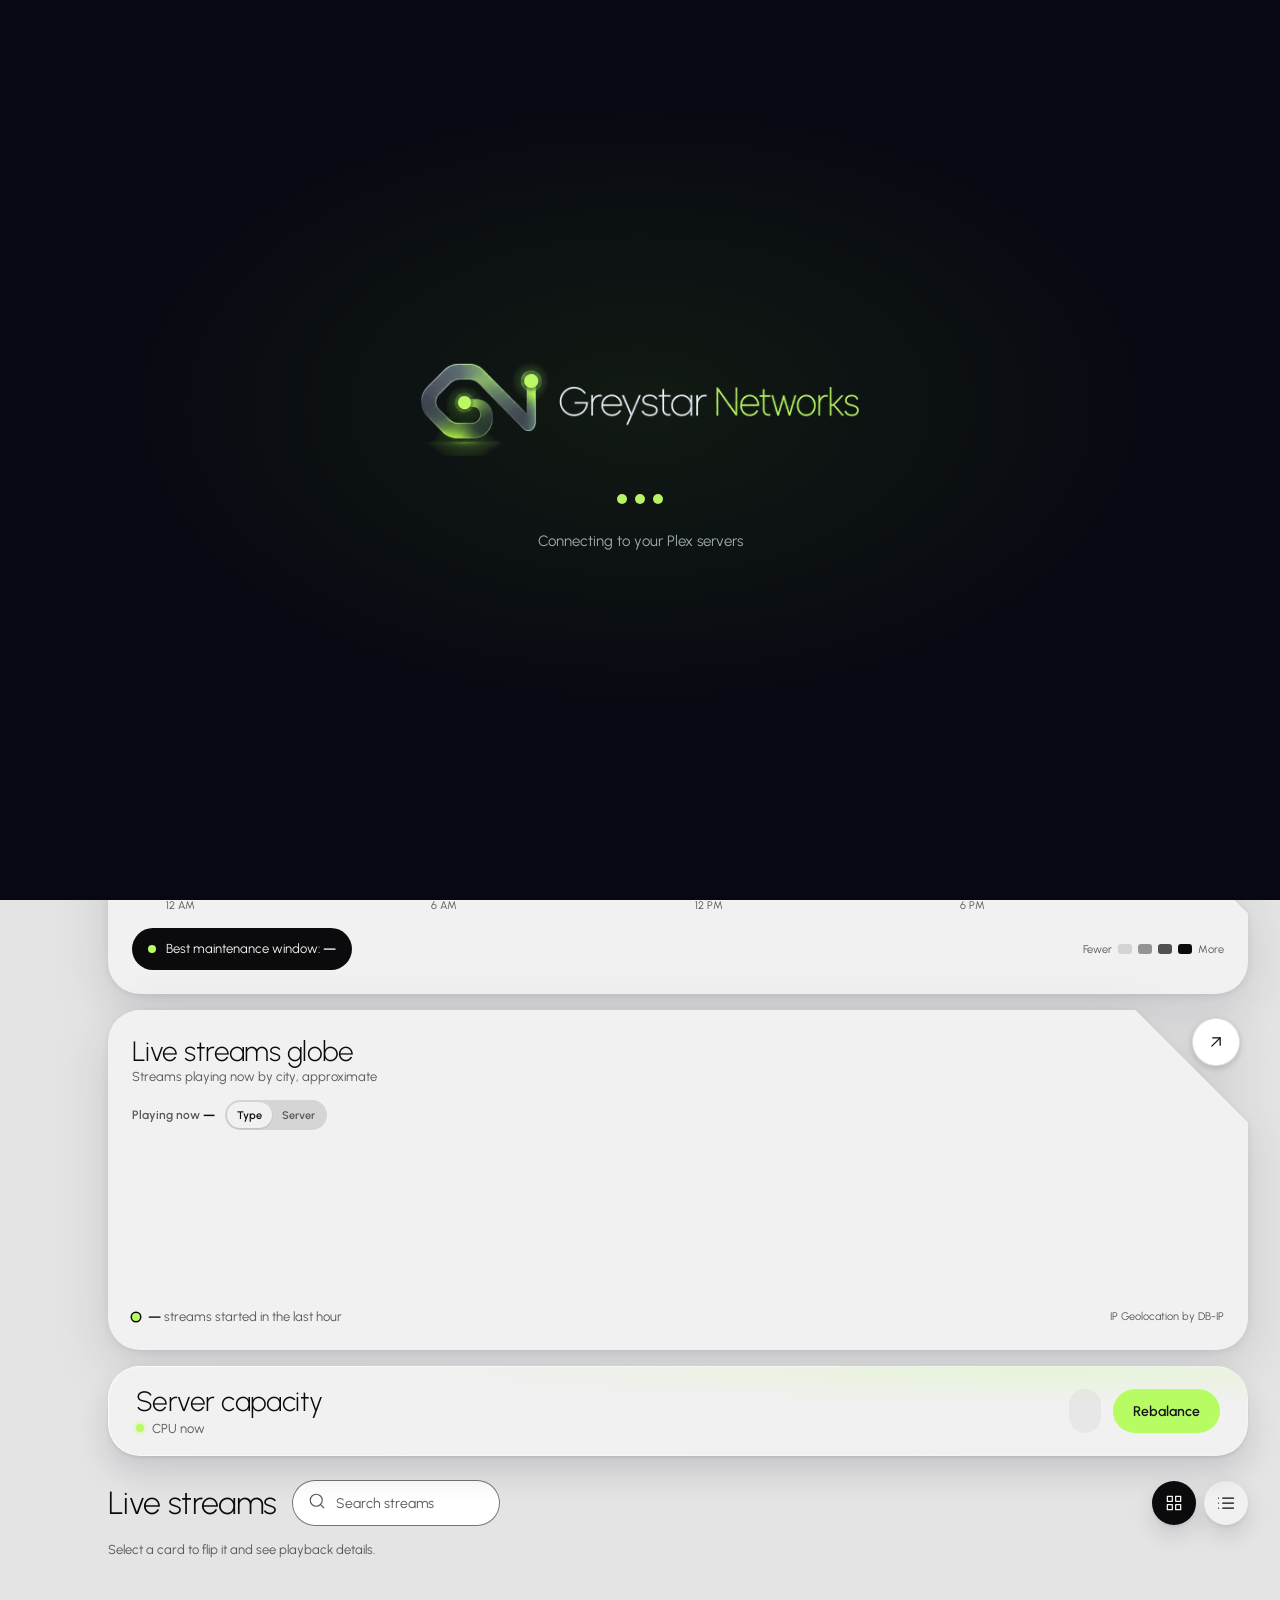
==== commit c00f7188: "Phone & computer alerts (Web Push): service worker, opt-in panel with iPhone/iPad Home Screen steps," ====
--- a/web/index.html
+++ b/web/index.html
@@ -977,6 +977,7 @@
 <script src="usearch.js"></script>
 <script src="dl.js"></script>
 <script src="downloads.js"></script>
+<script src="push.js"></script>
 <script src="notify.js"></script>
 <script src="tabfade.js"></script>
 <script src="recent.js"></script>
--- a/web/activity.css
+++ b/web/activity.css
@@ -108,7 +108,7 @@
 .al-card__more { margin-top: 12px; font-size: 13px; }
 .al-steps.is-open { grid-template-columns: 1fr; gap: 0; }
 .al-steps.is-open::before { left: 7px; right: auto; top: 8px; bottom: 8px; width: 2px; height: auto; }
-.al-steps.is-open .al-step { display: grid; grid-template-columns: 76px minmax(0, auto) minmax(0, 1fr); gap: 10px; align-items: baseline; padding: 6px 0 6px 28px; }
+.al-steps.is-open .al-step { display: grid; grid-template-columns: 136px minmax(0, auto) minmax(0, 1fr); gap: 10px; align-items: baseline; padding: 6px 0 6px 28px; }
 .al-steps.is-open .al-step__dot { top: 8px; }
 .al-steps.is-open .al-step__detail { min-height: 0; }
 .al-more { align-self: center; margin-top: 6px; }
@@ -124,10 +124,10 @@
   .al-stat__n { font-size: 34px; }
   .al-steps, .al-steps:not(.is-open) { grid-template-columns: 1fr; }
   .al-steps::before { left: 7px; right: auto; top: 8px; bottom: 8px; width: 2px; height: auto; }
-  .al-step { display: grid; grid-template-columns: 64px minmax(0, 1fr); gap: 2px 10px; padding: 6px 0 6px 28px; }
+  .al-step { display: grid; grid-template-columns: 120px minmax(0, 1fr); gap: 2px 10px; padding: 6px 0 6px 28px; }
   .al-step__dot { top: 8px; }
   .al-step__detail { grid-column: 2; min-height: 0; }
-  .al-steps.is-open .al-step { grid-template-columns: 64px minmax(0, 1fr); }
+  .al-steps.is-open .al-step { grid-template-columns: 120px minmax(0, 1fr); }
   .al-bars { height: 72px; gap: 2px; }
   .al-axis__mid { display: none; }
 }
--- a/web/ui.css
+++ b/web/ui.css
@@ -196,3 +196,11 @@
   html .sd-tab[aria-label="Requests"]:not([aria-current="true"])::after { top: 6px; right: 8px; }
   html .gs-toast, html .rq-toast { bottom: calc(72px + env(safe-area-inset-bottom)); }
 }
+
+/* Emby streams (app.js embyBadge): an EMBY badge in Emby green on cards, phone rows and the table */
+.sd-emby { display: inline-flex; align-items: center; height: 28px; padding: 0 14px; border-radius: var(--radius-pill);
+  background: #52b54b; color: #0b1a0a; font-family: var(--font-sans); font-size: 13.5px; font-weight: 800; letter-spacing: 0.14em;
+  line-height: 1; white-space: nowrap; box-shadow: 0 2px 10px rgba(82, 181, 75, 0.45); vertical-align: middle; }
+.sd-face > .sd-emby { position: absolute; top: 14px; left: 50%; transform: translateX(-50%); z-index: 5; pointer-events: auto; }
+.sd-flip.is-emby .sd-face:not(.sd-back) { box-shadow: inset 0 0 0 2px rgba(82, 181, 75, 0.85); }
+.sd-row__name .sd-emby { height: 18px; padding: 0 7px; font-size: 10px; margin-left: 4px; box-shadow: none; }
--- a/web/notify.css
+++ b/web/notify.css
@@ -106,3 +106,36 @@
   .nt-scrim, .nt-sheet, .nt-pop { transition: none; }
   .nt-sheet { transform: none; }
 }
+
+/* ---------- Phone & computer alerts (push.js): the strip in the sheet and its own panel ---------- */
+.nt-push { display: flex; align-items: center; gap: 12px; width: 100%; margin: 0 0 8px; padding: 14px 18px; box-sizing: border-box; border: 0;
+  border-radius: 20px; background: var(--surface-sunken); color: var(--ink); font: inherit; font-size: 14.5px; text-align: left; cursor: pointer; }
+.nt-push:hover { background: color-mix(in srgb, var(--volt) 18%, var(--surface-sunken)); }
+.nt-push.is-on { background: color-mix(in srgb, var(--volt) 22%, var(--surface-card)); }
+.nt-push__t { flex: 1 1 auto; font-weight: 600; }
+.nt-push__go { flex: none; padding: 6px 14px; border-radius: 999px; background: var(--surface-ink, #0f1720); color: #fff; font-size: 13px; font-weight: 600; }
+.pu-sheet { max-width: 640px; }
+.pu-body { display: flex; flex-direction: column; gap: 18px; padding-bottom: 8px; }
+.pu-status { display: flex; flex-direction: column; gap: 6px; padding: 18px 20px; border-radius: 22px; background: var(--surface-sunken); }
+.pu-status.is-on { background: color-mix(in srgb, var(--volt) 22%, var(--surface-card)); }
+.pu-status b { font-size: 17px; font-weight: 600; }
+.pu-status > span { font-size: 14px; line-height: 20px; color: var(--ink-muted); }
+.pu-actions { display: flex; flex-wrap: wrap; gap: 10px; margin-top: 10px; }
+.pu-msg { margin: 8px 0 0; font-size: 14px; }
+.pu-msg--ok { color: var(--ink); font-weight: 600; }
+.pu-msg--error { color: var(--danger); font-weight: 600; }
+.pu-ios { padding: 14px 18px; border-radius: 20px; box-shadow: inset 0 0 0 1px var(--border-strong, rgba(127, 127, 127, .3)); font-size: 14px; line-height: 21px; }
+.pu-ios.is-here { box-shadow: inset 0 0 0 2px var(--volt); }
+.pu-ios summary { cursor: pointer; font-weight: 600; font-size: 15px; }
+.pu-ios ol { margin: 8px 0; padding-left: 22px; display: flex; flex-direction: column; gap: 6px; }
+.pu-key { display: inline-flex; align-items: center; justify-content: center; width: 22px; height: 22px; border-radius: 6px; background: var(--surface-sunken); font-weight: 700; }
+.pu-sec { display: flex; flex-direction: column; gap: 8px; }
+.pu-h { margin: 0; font-size: 15px; font-weight: 600; }
+.pu-choices { display: flex; flex-direction: column; gap: 4px; }
+.pu-choice { display: flex; align-items: center; gap: 12px; padding: 8px 4px; font-size: 14.5px; cursor: pointer; }
+.pu-choice input { width: 20px; height: 20px; accent-color: var(--volt); }
+.pu-muted { margin: 0; font-size: 13px; color: var(--ink-muted); }
+.pu-devs { list-style: none; margin: 0; padding: 0; display: flex; flex-direction: column; gap: 6px; }
+.pu-devs li { display: flex; align-items: center; gap: 10px; font-size: 14px; }
+.pu-devs li > span:first-child { flex: 1 1 auto; }
+.pu-tag { padding: 3px 10px; border-radius: 999px; background: var(--volt); color: var(--on-fill); font-size: 12px; font-weight: 600; }
